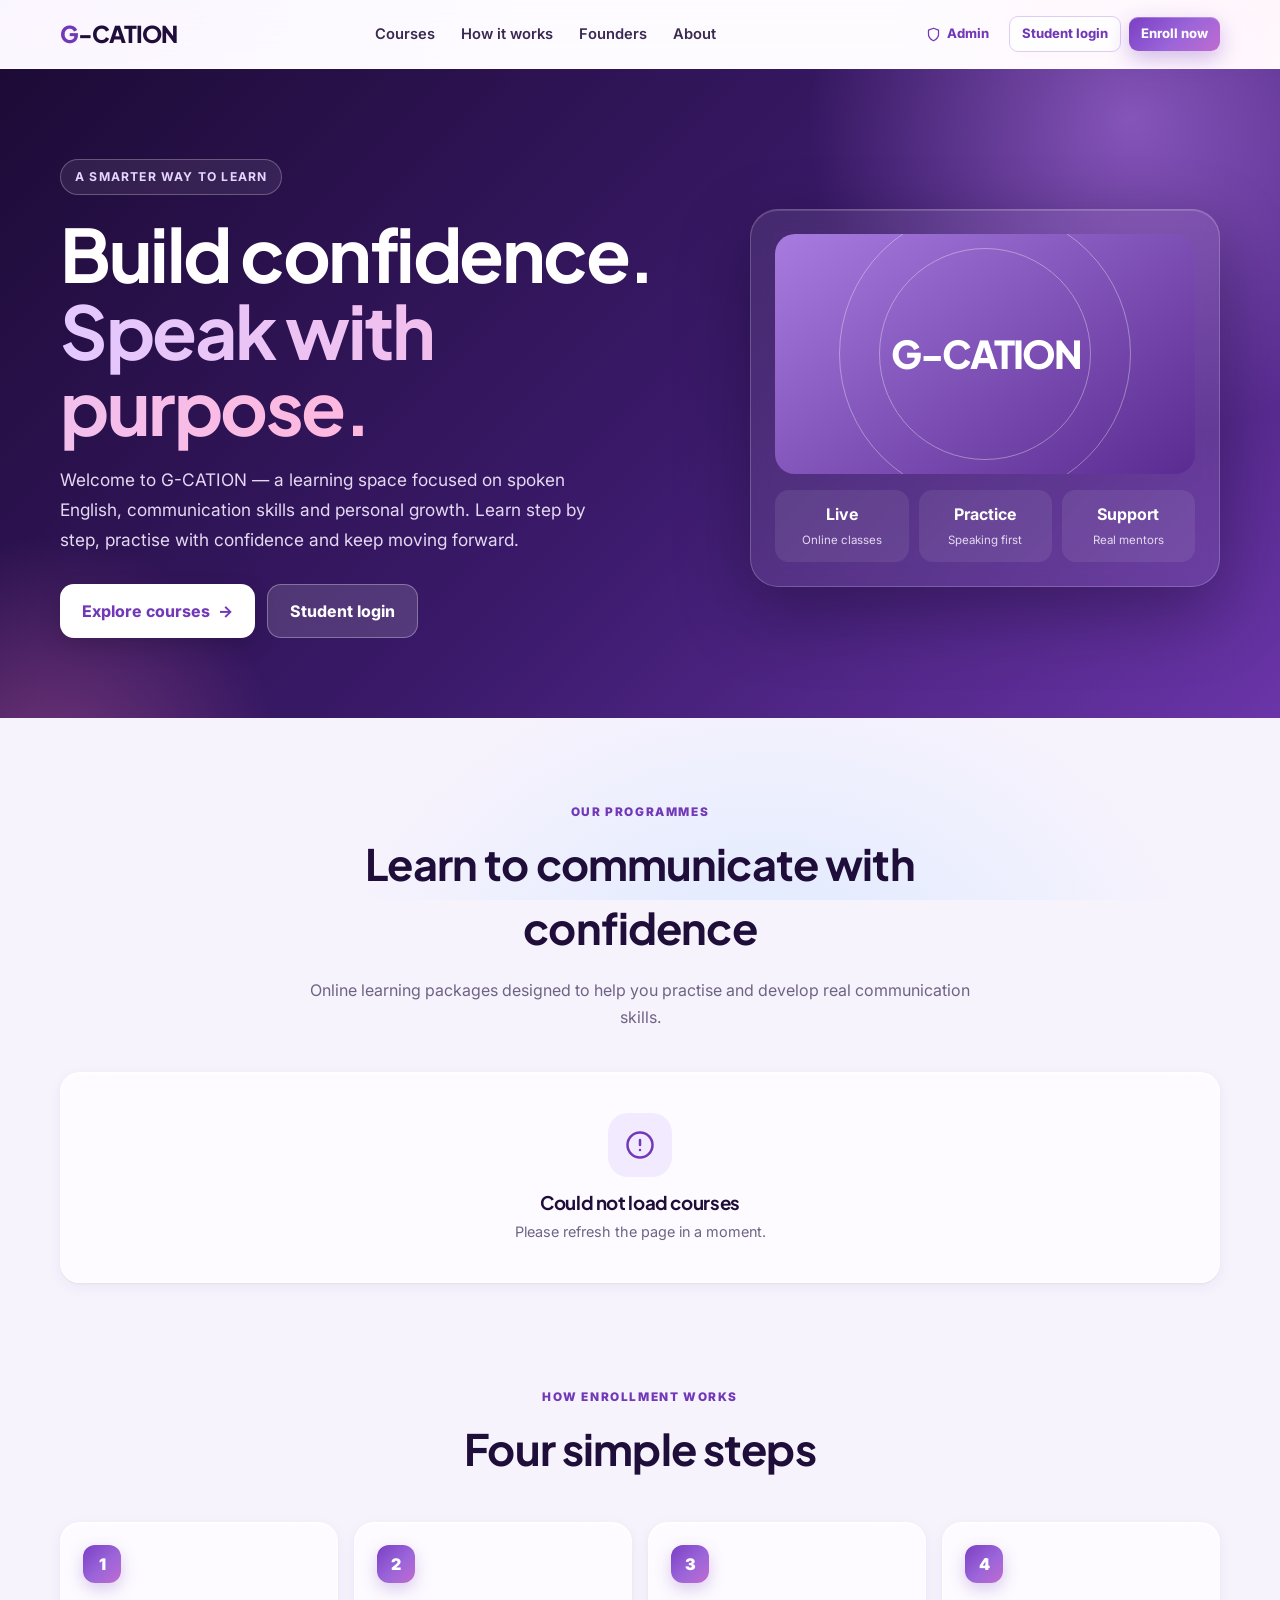
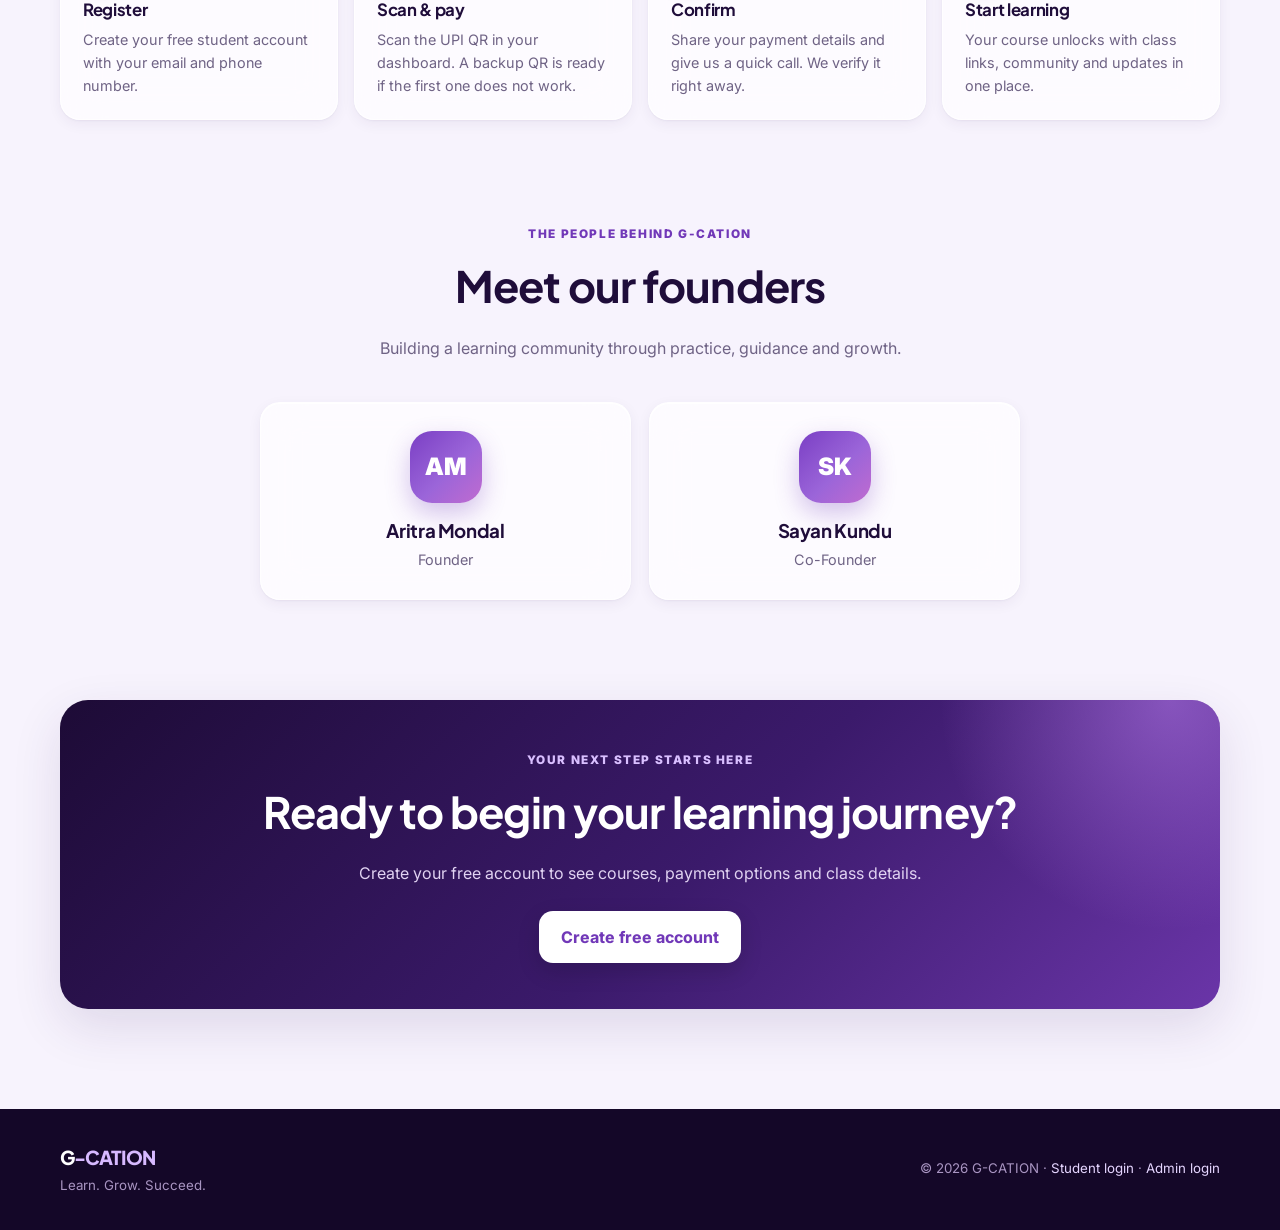
==== frontend/index.html @ 138f3393 "initial commit" ====
<!DOCTYPE html>
<html lang="en">
<head>
<meta charset="UTF-8"><meta name="viewport" content="width=device-width, initial-scale=1.0, viewport-fit=cover">
<meta name="theme-color" content="#1d0b36">
<title>G-CATION | Learn. Grow. Succeed.</title>
<link rel="preconnect" href="https://fonts.googleapis.com"><link rel="preconnect" href="https://fonts.gstatic.com" crossorigin>
<link href="https://fonts.googleapis.com/css2?family=Inter:wght@400;500;600;700;800&family=Plus+Jakarta+Sans:wght@700;800&display=swap" rel="stylesheet">
<link rel="stylesheet" href="css/style.css">
</head>
<body>
<header class="site-nav"><div class="wrap navin">
  <a class="brand" href="/" aria-label="G-CATION home">G<span>-CATION</span></a>
  <nav class="links"><a href="#courses">Courses</a><a href="#how">How it works</a><a href="#founders">Founders</a><a href="#about">About</a></nav>
  <div class="navbtns" id="navBtns">
    <a class="btn ghost sm hide-sm" href="admin-login.html" id="adminBtn"></a>
    <a class="btn outline sm hide-sm" href="login.html">Student login</a>
    <a class="btn primary sm" href="login.html#register">Enroll now</a>
    <button class="icon-btn menu-btn" id="menuBtn" aria-label="Open menu" aria-expanded="false"></button>
  </div>
</div></header>

<div class="mobile-menu" id="mobileMenu">
  <a class="link" href="#courses">Courses</a><a class="link" href="#how">How it works</a><a class="link" href="#founders">Founders</a><a class="link" href="#about">About</a>
  <div class="btns" id="mobileBtns">
    <a class="btn outline block" href="login.html">Student login</a>
    <a class="btn ghost block" href="admin-login.html" id="adminBtnM"></a>
  </div>
</div>

<main>
<section class="hero"><div class="wrap hero-grid">
  <div>
    <span class="eyebrow">A smarter way to learn</span>
    <h1>Build confidence.<br><em>Speak with purpose.</em></h1>
    <p>Welcome to G-CATION — a learning space focused on spoken English, communication skills and personal growth. Learn step by step, practise with confidence and keep moving forward.</p>
    <div class="hero-actions">
      <a class="btn white lg" href="#courses">Explore courses <span aria-hidden="true">→</span></a>
      <a class="btn on-dark lg" href="login.html">Student login</a>
    </div>
  </div>
  <div class="hero-panel">
    <div class="orbit"><div class="orb-logo">G-CATION</div></div>
    <div class="hero-stats"><div><b>Live</b><small>Online classes</small></div><div><b>Practice</b><small>Speaking first</small></div><div><b>Support</b><small>Real mentors</small></div></div>
  </div>
</div></section>

<section class="section" id="courses"><div class="wrap">
  <div class="section-head">
    <span class="kicker">Our programmes</span>
    <h2>Learn to communicate with confidence</h2>
    <p class="sub">Online learning packages designed to help you practise and develop real communication skills.</p>
  </div>
  <div id="courseList"><div class="skeleton" style="height:320px"></div></div>
</div></section>

<section class="section" id="how" style="padding-top:20px"><div class="wrap">
  <div class="section-head"><span class="kicker">How enrollment works</span><h2>Four simple steps</h2></div>
  <div class="steps">
    <div class="card step"><div class="num">1</div><h3>Register</h3><p>Create your free student account with your email and phone number.</p></div>
    <div class="card step"><div class="num">2</div><h3>Scan &amp; pay</h3><p>Scan the UPI QR in your dashboard. A backup QR is ready if the first one does not work.</p></div>
    <div class="card step"><div class="num">3</div><h3>Confirm</h3><p>Share your payment details and give us a quick call. We verify it right away.</p></div>
    <div class="card step"><div class="num">4</div><h3>Start learning</h3><p>Your course unlocks with class links, community and updates in one place.</p></div>
  </div>
</div></section>

<section class="section" id="founders" style="padding-top:20px"><div class="wrap">
  <div class="section-head"><span class="kicker">The people behind G-CATION</span><h2>Meet our founders</h2><p class="sub">Building a learning community through practice, guidance and growth.</p></div>
  <div class="founder-grid">
    <div class="card founder"><div class="avatar">AM</div><h3>Aritra Mondal</h3><p>Founder</p></div>
    <div class="card founder"><div class="avatar">SK</div><h3>Sayan Kundu</h3><p>Co-Founder</p></div>
  </div>
</div></section>

<section class="section" id="about" style="padding-top:20px"><div class="wrap">
  <div class="cta">
    <span class="kicker" style="color:#d9bfff">Your next step starts here</span>
    <h2>Ready to begin your learning journey?</h2>
    <p>Create your free account to see courses, payment options and class details.</p>
    <a class="btn white lg" href="login.html#register" style="margin-top:10px">Create free account</a>
  </div>
</div></section>
</main>

<footer class="footer"><div class="wrap footerin">
  <div><b class="brand" style="font-size:1.2rem;color:#fff">G<span style="color:#d7b9ff">-CATION</span></b><br><small>Learn. Grow. Succeed.</small></div>
  <small>© <span id="year"></span> G-CATION · <a href="login.html">Student login</a> · <a href="admin-login.html">Admin login</a></small>
</div></footer>

<script src="js/config.js"></script>
<script src="js/common.js"></script>
<script>
document.getElementById('year').textContent = new Date().getFullYear();
document.getElementById('adminBtn').innerHTML = icon('shield') + ' Admin';
document.getElementById('adminBtnM').innerHTML = icon('shield') + ' Admin login';

const menuBtn = document.getElementById('menuBtn'), menu = document.getElementById('mobileMenu');
menuBtn.innerHTML = icon('menu');
menuBtn.addEventListener('click', () => {
  const open = !menu.classList.contains('show');
  menu.classList.toggle('show', open);
  menuBtn.setAttribute('aria-expanded', open);
  menuBtn.innerHTML = icon(open ? 'x' : 'menu');
});
menu.addEventListener('click', e => { if (e.target.closest('a')) { menu.classList.remove('show'); menuBtn.innerHTML = icon('menu'); } });

function durationLabel(days) {
  if (days % 365 === 0) return (days / 365) + (days === 365 ? ' year' : ' years');
  if (days % 30 === 0) return (days / 30) + (days === 30 ? ' month' : ' months');
  return days + ' days';
}

api('/api/courses').then(courses => {
  const list = document.getElementById('courseList');
  if (!courses.length) { list.innerHTML = emptyState('book', 'New batches coming soon', 'Check back shortly for upcoming courses.'); return; }
  list.innerHTML = courses.map(c => `
    <div class="card course-feature">
      <div class="course-art"><div class="course-art-inner"><div class="big">✦</div><h3>${esc(c.title)}</h3><div>Learn • Practise • Grow</div></div></div>
      <div class="course-info">
        <span class="pill">${esc(durationLabel(c.default_days).toUpperCase())} ACCESS</span>
        <h2 style="font-size:1.6rem;margin:12px 0 6px">${esc(c.title)}</h2>
        <p class="sub" style="margin:0">${esc(c.description)}</p>
        <div class="price">${rupees(c.price)} <small>/ ${esc(durationLabel(c.default_days))}</small></div>
        <ul class="features">
          <li>${icon('checkCircle')} Live online classes</li><li>${icon('checkCircle')} Speaking practice &amp; community</li>
          <li>${icon('checkCircle')} Class links and updates on your dashboard</li></ul>
        <a class="btn primary block lg" href="login.html#register">Enroll now</a>
        <p class="tiny muted center" style="margin:10px 0 0">Access starts after the G-CATION team verifies your payment.</p>
      </div>
    </div>`).join('');
}).catch(() => {
  document.getElementById('courseList').innerHTML = emptyState('alert', 'Could not load courses', 'Please refresh the page in a moment.');
});

// Logged-in students get a shortcut to their dashboard.
api('/api/me').then(() => {
  document.querySelector('#navBtns a.primary').outerHTML = '<a class="btn primary sm" href="dashboard.html">My dashboard</a>';
}).catch(() => {});
</script>
</body>
</html>
---- frontend/css/style.css ----
/* =========================================================
   G-CATION design system: soft glass, purple brand
   ========================================================= */
:root{
  --ink:#1f0d3a;--ink-2:#3a2a52;--muted:#6f6385;--faint:#9a8fb0;
  --purple:#7138b8;--purple-2:#5b2a99;--violet:#9b6be0;--pink:#e46fb3;
  --lav:#f2eaff;--lav-2:#f8f4fe;--line:#e9e0f6;--line-2:#ddcdf2;
  --glass:rgba(255,255,255,.68);--glass-strong:rgba(255,255,255,.86);--glass-line:rgba(255,255,255,.75);
  --green:#127a4b;--green-bg:#e3f6ec;--red:#b3261e;--red-bg:#fde9e7;--amber:#8a5a00;--amber-bg:#fff2d6;--blue:#1d5fb8;--blue-bg:#e6f0fd;
  --r-sm:10px;--r:14px;--r-lg:20px;--r-xl:26px;
  --shadow-sm:0 1px 2px rgba(50,22,91,.05),0 4px 14px rgba(50,22,91,.06);
  --shadow:0 18px 50px rgba(50,22,91,.12);
  --shadow-lg:0 30px 90px rgba(19,8,33,.28);
  --hl:inset 0 1px 0 rgba(255,255,255,.9);
  --grad:linear-gradient(135deg,#7a3fc4 0%,#9b65d9 55%,#c06bd0 100%);
  --grad-dark:linear-gradient(135deg,#1d0b36 0%,#3b1a6b 55%,#6a35a8 100%);
  --ease:cubic-bezier(.2,.8,.2,1);
  --sidebar:264px;
}
[hidden]{display:none!important}
*{box-sizing:border-box}
html{scroll-behavior:smooth;-webkit-text-size-adjust:100%}
body{margin:0;font-family:"Inter",ui-sans-serif,system-ui,-apple-system,"Segoe UI",sans-serif;color:var(--ink);line-height:1.5;min-height:100vh;
  background:
    radial-gradient(900px 600px at 0% -10%,#eadcff 0,transparent 60%),
    radial-gradient(700px 500px at 100% 0%,#ffe3f2 0,transparent 55%),
    radial-gradient(800px 600px at 60% 110%,#dde9ff 0,transparent 55%),
    #f7f3fd;background-attachment:fixed}
h1,h2,h3,h4,.display{font-family:"Plus Jakarta Sans","Inter",ui-sans-serif,system-ui,sans-serif;letter-spacing:-.02em}
button,input,select,textarea{font:inherit;color:inherit}
button,a{cursor:pointer;-webkit-tap-highlight-color:transparent}
a{color:inherit;text-decoration:none}
img{max-width:100%}
:focus-visible{outline:3px solid rgba(155,107,224,.55);outline-offset:2px;border-radius:8px}
::selection{background:#e2cfff}
.wrap{width:min(1160px,100% - 32px);margin:auto}
.icon{width:18px;height:18px;flex:none;stroke:currentColor;fill:none;stroke-width:2;stroke-linecap:round;stroke-linejoin:round;vertical-align:-3px}
.icon.lg{width:22px;height:22px}.icon.xl{width:30px;height:30px}
.muted{color:var(--muted)}.faint{color:var(--faint)}.small{font-size:.86rem}.tiny{font-size:.76rem}.strong{font-weight:800}
.mono{font-family:ui-monospace,SFMono-Regular,Menlo,monospace;font-size:.92em}
.center{text-align:center}.right{text-align:right}
.row{display:flex;gap:10px;align-items:center;flex-wrap:wrap}.row.between{justify-content:space-between}
.stack{display:grid;gap:14px}.stack-lg{display:grid;gap:22px}
.grid-2{display:grid;grid-template-columns:repeat(2,minmax(0,1fr));gap:18px}
.grid-3{display:grid;grid-template-columns:repeat(3,minmax(0,1fr));gap:18px}
.kicker{color:var(--purple);font-size:.74rem;font-weight:850;letter-spacing:1.6px;text-transform:uppercase}

/* ---------- Glass surfaces ---------- */
.glass,.card{background:var(--glass);backdrop-filter:blur(20px) saturate(160%);-webkit-backdrop-filter:blur(20px) saturate(160%);
  border:1px solid var(--glass-line);box-shadow:var(--shadow-sm),var(--hl);border-radius:var(--r-lg)}
.card{padding:22px}
.card.pad-lg{padding:28px}
.card-title{display:flex;align-items:center;gap:10px;margin:0 0 4px;font-size:1.06rem}
.card-title .icon{color:var(--purple)}
.card-sub{color:var(--muted);font-size:.88rem;margin:0 0 16px}
.section-title{display:flex;justify-content:space-between;align-items:center;gap:12px;margin:6px 0 12px}
.section-title h2{margin:0;font-size:1.12rem}
.section-title a{color:var(--purple);font-weight:750;font-size:.86rem}
.divider{height:1px;background:var(--line);margin:18px 0;border:0}

/* ---------- Buttons ---------- */
.btn{position:relative;overflow:hidden;display:inline-flex;align-items:center;justify-content:center;gap:8px;border:0;border-radius:12px;
  padding:11px 18px;font-weight:750;font-size:.94rem;white-space:nowrap;text-align:center;
  transition:transform .18s var(--ease),box-shadow .18s var(--ease),background .18s,border-color .18s,color .18s}
.btn:hover{transform:translateY(-1px)}.btn:active{transform:translateY(0) scale(.98)}
.btn:disabled{opacity:.55;cursor:not-allowed;transform:none}
.primary{background:var(--grad);color:#fff;box-shadow:0 8px 22px rgba(113,56,184,.32),inset 0 1px 0 rgba(255,255,255,.25)}
.primary:hover{box-shadow:0 12px 30px rgba(113,56,184,.42),inset 0 1px 0 rgba(255,255,255,.25)}
.primary:after{content:"";position:absolute;inset:0;background:linear-gradient(120deg,transparent 30%,rgba(255,255,255,.35) 50%,transparent 70%);transform:translateX(-120%);transition:transform .6s var(--ease)}
.primary:hover:after{transform:translateX(120%)}
.outline{background:rgba(255,255,255,.8);border:1px solid var(--line-2);color:var(--purple)}
.outline:hover{background:#fff;border-color:#c9b1ee}
.ghost{background:transparent;color:var(--purple)}.ghost:hover{background:rgba(113,56,184,.08)}
.soft{background:var(--lav);color:var(--purple)}.soft:hover{background:#e9dcfd}
.danger{background:rgba(255,255,255,.8);border:1px solid #f1c4c0;color:var(--red)}.danger:hover{background:var(--red-bg)}
.danger-solid{background:#c4352b;color:#fff}
.success{background:linear-gradient(135deg,#139157,#0f7a49);color:#fff;box-shadow:0 8px 20px rgba(18,122,75,.25)}
.on-dark{background:rgba(255,255,255,.14);border:1px solid rgba(255,255,255,.3);color:#fff}.on-dark:hover{background:rgba(255,255,255,.22)}
.white{background:#fff;color:var(--purple);box-shadow:0 8px 22px rgba(0,0,0,.15)}
.btn.sm{padding:7px 12px;font-size:.82rem;border-radius:9px;gap:6px}.btn.sm .icon{width:15px;height:15px}
.btn.lg{padding:14px 22px;font-size:1rem;border-radius:14px}
.btn.block{width:100%}
.btn.icon-only{padding:9px;width:40px;height:40px}
.btn.loading{color:transparent!important}
.btn.loading .icon{opacity:0}
.btn.loading:before{content:"";position:absolute;width:18px;height:18px;border-radius:50%;border:2px solid #fff;border-right-color:transparent;animation:spin .7s linear infinite}
.outline.loading:before,.ghost.loading:before,.soft.loading:before{border-color:var(--purple);border-right-color:transparent}
@keyframes spin{to{transform:rotate(360deg)}}
.icon-btn{position:relative;width:42px;height:42px;border-radius:13px;border:1px solid var(--glass-line);background:var(--glass);backdrop-filter:blur(12px);
  display:grid;place-items:center;color:var(--purple);transition:.18s var(--ease);box-shadow:var(--shadow-sm)}
.icon-btn:hover{background:#fff;transform:translateY(-1px)}
.dot-count{position:absolute;top:-6px;right:-6px;min-width:20px;height:20px;padding:0 5px;border-radius:99px;background:#e5484d;color:#fff;font-size:.68rem;font-weight:800;display:grid;place-items:center;border:2px solid #fff}
.avatar-sm{width:38px;height:38px;border-radius:12px;background:var(--grad);color:#fff;display:grid;place-items:center;font-weight:800;font-size:.84rem;flex:none;box-shadow:inset 0 1px 0 rgba(255,255,255,.3)}
.avatar-lg{width:64px;height:64px;border-radius:20px;font-size:1.3rem}

/* ---------- Forms ---------- */
.field{display:grid;gap:6px;margin:12px 0}
.field>label,.label{font-size:.8rem;font-weight:750;color:var(--ink-2)}
.input,.field input:not([type=checkbox]):not([type=radio]):not([type=file]),.field select,.field textarea{
  padding:12px 13px;border:1px solid var(--line-2);border-radius:12px;width:100%;background:rgba(255,255,255,.9);
  transition:border-color .15s,box-shadow .15s,background .15s}
.field input:focus,.field select:focus,.field textarea:focus,.input:focus{outline:none;border-color:var(--violet);background:#fff;box-shadow:0 0 0 4px rgba(155,107,224,.16)}
.field textarea{min-height:96px;resize:vertical;line-height:1.5}
.field small,.hint{color:var(--muted);font-size:.78rem}
.pw-wrap{position:relative}.pw-wrap input{padding-right:46px!important}
.pw-toggle{position:absolute;right:6px;top:50%;transform:translateY(-50%);border:0;background:transparent;color:var(--muted);width:36px;height:36px;border-radius:9px;display:grid;place-items:center}
.pw-toggle:hover{background:var(--lav);color:var(--purple)}
.row2{display:grid;grid-template-columns:1fr 1fr;gap:12px}.row2 .field{margin:6px 0}
.error{background:var(--red-bg);color:var(--red);border-radius:11px;padding:10px 12px;font-size:.86rem;margin:10px 0;display:none}.error.show{display:block;animation:shake .3s}
@keyframes shake{25%{transform:translateX(-4px)}75%{transform:translateX(4px)}}
.switch{display:inline-flex;align-items:center;gap:10px;font-weight:650;font-size:.88rem;cursor:pointer}
.switch input{appearance:none;width:42px;height:24px;border-radius:99px;background:#d8cde6;position:relative;transition:.2s;cursor:pointer;margin:0;flex:none}
.switch input:after{content:"";position:absolute;top:3px;left:3px;width:18px;height:18px;border-radius:50%;background:#fff;transition:.2s var(--ease);box-shadow:0 1px 3px rgba(0,0,0,.2)}
.switch input:checked{background:var(--purple)}.switch input:checked:after{left:21px}
.radio-cards{display:grid;grid-template-columns:1fr 1fr;gap:8px}
.radio-cards label{display:flex;align-items:center;gap:8px;border:1px solid var(--line-2);border-radius:12px;padding:10px 12px;font-weight:650;font-size:.88rem;cursor:pointer;background:rgba(255,255,255,.8);transition:.15s}
.radio-cards input{accent-color:var(--purple)}
.radio-cards label:has(input:checked){border-color:var(--purple);background:var(--lav-2);box-shadow:0 0 0 3px rgba(113,56,184,.1)}
details.fold{border:1px solid var(--line);border-radius:14px;background:rgba(255,255,255,.6)}
details.fold>summary{list-style:none;padding:13px 16px;font-weight:750;display:flex;justify-content:space-between;align-items:center;cursor:pointer}
details.fold>summary::-webkit-details-marker{display:none}
details.fold>summary:after{content:"";width:8px;height:8px;border-right:2px solid var(--muted);border-bottom:2px solid var(--muted);transform:rotate(45deg);transition:.2s}
details.fold[open]>summary:after{transform:rotate(-135deg)}
details.fold>.fold-body{padding:0 16px 16px}
details.fold+details.fold{margin-top:10px}

/* ---------- Notices & badges ---------- */
.notice{border-radius:14px;padding:12px 14px;font-size:.88rem;line-height:1.55;display:flex;gap:10px;align-items:flex-start}
.notice .icon{margin-top:2px}
.notice.warn{background:var(--amber-bg);color:#6f4a00}.notice.ok{background:var(--green-bg);color:#0f5c39}
.notice.info{background:var(--blue-bg);color:#174a8c}.notice.err{background:var(--red-bg);color:var(--red)}
.badge{display:inline-flex;align-items:center;gap:5px;padding:4px 10px;border-radius:99px;font-size:.72rem;font-weight:800;white-space:nowrap}
.badge:before{content:"";width:6px;height:6px;border-radius:50%;background:currentColor}
.b-active{background:var(--green-bg);color:var(--green)}.b-expired{background:var(--red-bg);color:var(--red)}
.b-pending{background:var(--amber-bg);color:var(--amber)}.b-none{background:#efebf5;color:var(--muted)}
.b-scheduled{background:var(--lav);color:var(--purple)}.b-info{background:var(--blue-bg);color:var(--blue)}
.b-new{background:#e5484d;color:#fff}.b-new:before{display:none}
.pill{display:inline-block;background:var(--lav);color:var(--purple);padding:6px 11px;border-radius:99px;font-size:.72rem;font-weight:800;letter-spacing:.3px}
.chip{display:inline-flex;align-items:center;gap:6px;background:rgba(255,255,255,.8);border:1px solid var(--line-2);border-radius:99px;padding:5px 6px 5px 12px;font-size:.82rem;font-weight:650}
.chip button{border:0;background:var(--lav);color:var(--purple);border-radius:99px;padding:3px 10px;font-size:.74rem;font-weight:800}
.on-hero .chip{background:rgba(255,255,255,.14);border-color:rgba(255,255,255,.3);color:#fff}.on-hero .chip button{background:rgba(255,255,255,.2);color:#fff}

/* =========================================================
   App shell (student + admin)
   ========================================================= */
.app{display:grid;grid-template-columns:var(--sidebar) minmax(0,1fr);min-height:100vh}
.sidebar{position:sticky;top:0;height:100vh;padding:20px 14px;display:flex;flex-direction:column;gap:6px;
  background:rgba(255,255,255,.55);backdrop-filter:blur(24px) saturate(160%);-webkit-backdrop-filter:blur(24px) saturate(160%);
  border-right:1px solid var(--glass-line);z-index:30}
.brand{font-family:"Plus Jakarta Sans","Inter",sans-serif;font-size:1.45rem;font-weight:900;letter-spacing:-1px;color:var(--purple);display:inline-flex;align-items:center}
.brand span{color:var(--ink)}
.brand .tag{margin-left:9px;font-size:.62rem;letter-spacing:1.2px;font-weight:850;background:var(--ink);color:#fff;border-radius:7px;padding:4px 7px;font-family:Inter,sans-serif}
.sidebar .brand{padding:6px 12px 18px}
.nav-label{font-size:.68rem;font-weight:800;letter-spacing:1.3px;text-transform:uppercase;color:var(--faint);padding:14px 12px 6px}
.nav-item{display:flex;align-items:center;gap:12px;padding:11px 12px;border-radius:12px;color:var(--ink-2);font-weight:650;font-size:.93rem;transition:background .15s,color .15s;position:relative}
.nav-item .icon{color:var(--faint);transition:color .15s}
.nav-item:hover{background:rgba(113,56,184,.07);color:var(--ink)}
.nav-item.on{background:#fff;color:var(--purple);box-shadow:var(--shadow-sm),var(--hl)}
.nav-item.on .icon{color:var(--purple)}
.nav-item.on:before{content:"";position:absolute;left:-14px;top:10px;bottom:10px;width:4px;border-radius:0 4px 4px 0;background:var(--grad)}
.nav-item .count{margin-left:auto}
.count{background:#e5484d;color:#fff;border-radius:99px;padding:1px 7px;font-size:.7rem;font-weight:800;min-width:20px;text-align:center}
.count.amber{background:var(--amber-bg);color:var(--amber)}
.sidebar-foot{margin-top:auto;display:grid;gap:8px}
.user-card{display:flex;align-items:center;gap:10px;padding:10px;border-radius:14px;background:rgba(255,255,255,.7);border:1px solid var(--glass-line)}
.user-card b{display:block;font-size:.9rem;line-height:1.2;overflow:hidden;text-overflow:ellipsis;white-space:nowrap}
.user-card small{color:var(--muted);font-size:.76rem;display:block;overflow:hidden;text-overflow:ellipsis;white-space:nowrap}
.user-card>div{min-width:0;flex:1}
.main{min-width:0;display:flex;flex-direction:column}
.topbar{display:none}
.content{padding:30px 34px 60px;width:100%;max-width:1180px;margin:0 auto;flex:1}
.view-head{display:flex;justify-content:space-between;align-items:flex-end;gap:14px;flex-wrap:wrap;margin-bottom:22px}
.view-head h1{margin:2px 0 0;font-size:clamp(1.5rem,3vw,2rem);font-weight:800}
.view-head p{margin:4px 0 0;color:var(--muted)}
.view{animation:viewIn .38s var(--ease) both}
.view>*{animation:rise .45s var(--ease) both}
.view>*:nth-child(2){animation-delay:.04s}.view>*:nth-child(3){animation-delay:.08s}.view>*:nth-child(4){animation-delay:.12s}.view>*:nth-child(5){animation-delay:.16s}
@keyframes viewIn{from{opacity:0}}
@keyframes rise{from{opacity:0;transform:translateY(10px)}}
.tabbar{display:none}
.scrim{position:fixed;inset:0;background:rgba(19,8,33,.4);backdrop-filter:blur(2px);z-index:29;opacity:0;pointer-events:none;transition:opacity .2s}
.scrim.show{opacity:1;pointer-events:auto}

/* ---------- Hero card ---------- */
.hero-card{position:relative;overflow:hidden;border-radius:var(--r-xl);padding:28px;color:#fff;background:var(--grad-dark);box-shadow:var(--shadow)}
.hero-card:before{content:"";position:absolute;width:420px;height:420px;right:-120px;top:-180px;border-radius:50%;background:radial-gradient(circle,rgba(201,140,255,.55),transparent 65%)}
.hero-card:after{content:"";position:absolute;inset:0;background:linear-gradient(180deg,rgba(255,255,255,.08),transparent 40%);pointer-events:none}
.hero-card>*{position:relative;z-index:1}
.hero-card h2{margin:6px 0 4px;font-size:clamp(1.4rem,3vw,1.9rem)}
.hero-card p{margin:0;color:#dccdf0}
.hero-card .kicker{color:#d7b9ff}

/* ---------- Course cards ---------- */
.course-card{display:flex;flex-direction:column;gap:12px;padding:20px;transition:transform .2s var(--ease),box-shadow .2s var(--ease)}
.course-card:hover{transform:translateY(-2px);box-shadow:var(--shadow)}
.course-card h3{margin:0;font-size:1.08rem}
.course-card .desc{color:var(--muted);font-size:.88rem;margin:0;display:-webkit-box;-webkit-line-clamp:2;-webkit-box-orient:vertical;overflow:hidden}
.course-card .foot{margin-top:auto;display:flex;justify-content:space-between;align-items:center;gap:10px;flex-wrap:wrap}
.course-thumb{height:92px;border-radius:14px;background:var(--grad-dark);position:relative;overflow:hidden;display:grid;place-items:center;color:#fff}
.course-thumb:before{content:"";position:absolute;width:160px;height:160px;border:1px solid rgba(255,255,255,.3);border-radius:50%;right:-40px;top:-60px}
.course-thumb:after{content:"";position:absolute;width:110px;height:110px;border:1px solid rgba(255,255,255,.2);border-radius:50%;left:-30px;bottom:-60px}
.course-thumb .icon{width:30px;height:30px;stroke-width:1.6}
.price-tag{font-family:"Plus Jakarta Sans",sans-serif;font-size:1.35rem;font-weight:800;letter-spacing:-.5px}
.price-tag small{font-family:Inter,sans-serif;font-size:.78rem;color:var(--muted);font-weight:600;letter-spacing:0}
.progress{height:8px;background:var(--lav);border-radius:99px;overflow:hidden}
.progress>span{display:block;height:100%;background:var(--grad);border-radius:99px;transition:width .8s var(--ease)}
.hero-card .progress{background:rgba(255,255,255,.18)}.hero-card .progress>span{background:linear-gradient(90deg,#d7b9ff,#fff)}
.ring{--p:0;width:64px;height:64px;border-radius:50%;flex:none;display:grid;place-items:center;
  background:conic-gradient(var(--purple) calc(var(--p)*1%),var(--lav) 0)}
.ring>span{width:50px;height:50px;border-radius:50%;background:#fff;display:grid;place-items:center;text-align:center;line-height:1}
.ring b{font-size:1rem;display:block}.ring small{font-size:.58rem;color:var(--muted);font-weight:700}
.learn-card{display:flex;gap:16px;align-items:center;padding:18px}
.learn-card .info{flex:1;min-width:0}
.learn-card h3{margin:0 0 2px;font-size:1.02rem}
.attention{display:flex;gap:14px;align-items:center;padding:16px 18px;border-radius:var(--r-lg);border:1px solid}
.attention .ico{width:42px;height:42px;border-radius:13px;display:grid;place-items:center;flex:none}
.attention .txt{flex:1;min-width:0}.attention b{display:block}.attention span{font-size:.86rem}
.attention.warn{background:linear-gradient(135deg,#fff7e3,#fff1d2);border-color:#f3dca6}.attention.warn .ico{background:#ffe3a6;color:#8a5a00}
.attention.info{background:linear-gradient(135deg,#f3ecff,#ece2ff);border-color:#ddcbf8}.attention.info .ico{background:#e0ccff;color:var(--purple)}
.attention.ok{background:linear-gradient(135deg,#e9f8f0,#dff4e9);border-color:#bfe6cf}.attention.ok .ico{background:#c4ecd6;color:var(--green)}

/* ---------- Checkout wizard ---------- */
.checkout{max-width:760px;margin:0 auto}
.back-link{display:inline-flex;align-items:center;gap:6px;color:var(--purple);font-weight:750;font-size:.9rem;margin-bottom:14px}
.back-link .icon{transform:rotate(180deg)}
.summary{display:flex;gap:16px;align-items:center;padding:16px 18px}
.summary .course-thumb{width:64px;height:64px;flex:none;border-radius:16px}
.summary h2{margin:0;font-size:1.1rem}
.wizard{display:flex;gap:6px;margin:18px 0}
.wizard .w-step{flex:1;display:flex;align-items:center;gap:8px;padding:10px 12px;border-radius:12px;font-size:.84rem;font-weight:700;color:var(--faint);background:rgba(255,255,255,.5);border:1px solid var(--glass-line)}
.wizard .w-step i{font-style:normal;width:24px;height:24px;border-radius:50%;display:grid;place-items:center;background:var(--lav);color:var(--purple);font-size:.78rem;font-weight:900;flex:none}
.wizard .w-step.now{background:#fff;color:var(--ink);border-color:#cfb3f3;box-shadow:0 0 0 3px rgba(113,56,184,.1)}
.wizard .w-step.now i{background:var(--grad);color:#fff}
.wizard .w-step.done{color:var(--green)}.wizard .w-step.done i{background:var(--green);color:#fff}
.pay-card{display:grid;grid-template-columns:300px 1fr;gap:26px;align-items:center}
.seg{display:flex;gap:4px;background:rgba(113,56,184,.08);padding:4px;border-radius:13px}
.seg button{flex:1;border:0;background:transparent;padding:9px 10px;border-radius:10px;font-weight:750;color:var(--muted);font-size:.86rem;transition:.18s var(--ease)}
.seg button.on{background:#fff;color:var(--purple);box-shadow:var(--shadow-sm)}
.qr-frame{background:#fff;border:1px solid var(--line);border-radius:20px;padding:16px;position:relative;aspect-ratio:1;display:grid;place-items:center;overflow:hidden;box-shadow:var(--shadow-sm)}
.qr-frame img{width:100%;height:100%;object-fit:contain;display:block;animation:viewIn .3s}
.qr-frame .corner{position:absolute;width:26px;height:26px;border:3px solid var(--purple)}
.qr-frame .c1{top:9px;left:9px;border-right:0;border-bottom:0;border-radius:9px 0 0 0}.qr-frame .c2{top:9px;right:9px;border-left:0;border-bottom:0;border-radius:0 9px 0 0}
.qr-frame .c3{bottom:9px;left:9px;border-right:0;border-top:0;border-radius:0 0 0 9px}.qr-frame .c4{bottom:9px;right:9px;border-left:0;border-top:0;border-radius:0 0 9px 0}
.amount{font-family:"Plus Jakarta Sans",sans-serif;font-size:2.4rem;font-weight:800;letter-spacing:-1.5px;line-height:1.1}
.upi-row{display:flex;align-items:center;justify-content:space-between;gap:8px;background:var(--lav-2);border:1px dashed var(--line-2);border-radius:12px;padding:10px 10px 10px 14px;font-weight:700;word-break:break-all}
.upi-row small{display:block;color:var(--muted);font-weight:600;font-size:.72rem}
.steps-list{margin:0;padding:0;list-style:none;display:grid;gap:10px;counter-reset:s}
.steps-list li{display:flex;gap:10px;font-size:.9rem;color:var(--ink-2)}
.steps-list li:before{counter-increment:s;content:counter(s);width:22px;height:22px;border-radius:50%;background:var(--lav);color:var(--purple);font-size:.74rem;font-weight:900;display:grid;place-items:center;flex:none;margin-top:1px}
.call-box{display:flex;justify-content:space-between;align-items:center;gap:14px;flex-wrap:wrap;padding:18px;border-radius:16px;background:var(--lav-2);border:1px solid var(--line)}
.call-box .phone{font-family:"Plus Jakarta Sans",sans-serif;font-size:1.35rem;font-weight:800}
.sent-list{display:grid;grid-template-columns:auto 1fr;gap:8px 18px;font-size:.9rem;margin:0}
.sent-list dt{color:var(--muted)}.sent-list dd{margin:0;font-weight:650}
.timeline{list-style:none;margin:0;padding:0;display:grid;gap:0}
.timeline li{display:flex;gap:14px;position:relative;padding-bottom:18px}
.timeline li:last-child{padding-bottom:0}
.timeline li:before{content:"";position:absolute;left:13px;top:28px;bottom:0;width:2px;background:var(--line)}
.timeline li:last-child:before{display:none}
.timeline .t-dot{width:28px;height:28px;border-radius:50%;display:grid;place-items:center;flex:none;background:var(--lav);color:var(--purple)}
.timeline .t-dot .icon{width:15px;height:15px}
.timeline li.done .t-dot{background:var(--green);color:#fff}
.timeline li.now .t-dot{background:var(--grad);color:#fff;box-shadow:0 0 0 5px rgba(113,56,184,.15);animation:pulse 2s infinite}
@keyframes pulse{50%{box-shadow:0 0 0 9px rgba(113,56,184,.05)}}
.timeline b{display:block;font-size:.94rem}.timeline span{color:var(--muted);font-size:.84rem}
.mobile-only{display:none}

/* ---------- Updates ---------- */
.update{display:grid;grid-template-columns:46px 1fr;gap:14px;padding:18px;transition:transform .2s var(--ease)}
.update+.update{margin-top:12px}
.update.unread{border-color:#d8bdf6;box-shadow:0 0 0 3px rgba(113,56,184,.08),var(--shadow-sm)}
.update-icon{width:46px;height:46px;border-radius:14px;background:var(--grad);color:#fff;display:grid;place-items:center;box-shadow:0 6px 16px rgba(113,56,184,.25)}
.update h3{margin:0;font-size:1rem;display:flex;align-items:center;gap:8px;flex-wrap:wrap}
.update .meta{color:var(--muted);font-size:.78rem;margin:2px 0 8px}
.update .msg{white-space:pre-wrap;color:var(--ink-2);font-size:.92rem;line-height:1.6;margin:0 0 12px;overflow-wrap:anywhere}
.update .msg a{color:var(--purple);text-decoration:underline}
.empty-state{text-align:center;padding:40px 22px}
.empty-state .ico{width:64px;height:64px;border-radius:20px;margin:0 auto 12px;display:grid;place-items:center;background:var(--lav);color:var(--purple)}
.empty-state h3{margin:0 0 4px}.empty-state p{margin:0 auto;color:var(--muted);font-size:.9rem;max-width:380px}
.empty-state .btn{margin-top:16px}

/* ---------- Admin ---------- */
.stats{display:grid;grid-template-columns:repeat(auto-fit,minmax(150px,1fr));gap:12px}
.stat-tile{display:flex;gap:12px;align-items:center;padding:16px;text-align:left;width:100%;border:1px solid var(--glass-line);background:var(--glass);backdrop-filter:blur(18px);border-radius:18px;box-shadow:var(--shadow-sm),var(--hl);transition:transform .2s var(--ease),box-shadow .2s}
button.stat-tile:hover{transform:translateY(-2px);box-shadow:var(--shadow)}
.stat-ico{width:42px;height:42px;border-radius:13px;display:grid;place-items:center;flex:none;background:var(--lav);color:var(--purple)}
.stat-ico.g{background:var(--green-bg);color:var(--green)}.stat-ico.a{background:var(--amber-bg);color:var(--amber)}.stat-ico.r{background:var(--red-bg);color:var(--red)}.stat-ico.b{background:var(--blue-bg);color:var(--blue)}
.stat-tile small{color:var(--muted);font-size:.74rem;font-weight:700;display:block}
.stat-tile b{display:block;font-size:1.35rem;font-variant-numeric:tabular-nums;letter-spacing:-.3px;font-family:"Plus Jakarta Sans",sans-serif}
.toolbar{display:flex;gap:10px;margin-bottom:14px;flex-wrap:wrap;align-items:center}
.search{position:relative;flex:1;min-width:220px}.search .icon{position:absolute;left:13px;top:50%;transform:translateY(-50%);color:var(--muted)}
.search input{width:100%;padding:12px 12px 12px 40px;border:1px solid var(--glass-line);border-radius:13px;background:var(--glass-strong);box-shadow:var(--shadow-sm)}
.search input:focus{outline:none;border-color:var(--violet);box-shadow:0 0 0 4px rgba(155,107,224,.16)}
.filters{display:flex;gap:6px;overflow-x:auto;margin-bottom:14px;padding-bottom:2px;scrollbar-width:none}
.filters::-webkit-scrollbar{display:none}
.filter{border:1px solid var(--line-2);background:rgba(255,255,255,.75);border-radius:99px;padding:7px 13px;font-size:.82rem;font-weight:700;color:var(--muted);white-space:nowrap;transition:.15s}
.filter b{color:var(--ink);margin-left:5px}.filter.on{background:var(--ink);border-color:var(--ink);color:#fff}.filter.on b{color:#fff}
.list-row{display:flex;align-items:center;gap:12px;padding:12px 4px;border-bottom:1px solid var(--line)}
.list-row:last-child{border-bottom:0}
.list-row .grow{flex:1;min-width:0}.list-row b{display:block;font-size:.92rem}.list-row .grow span{font-size:.8rem;color:var(--muted)}
.table-wrap{overflow:hidden;padding:0}
table{width:100%;border-collapse:collapse;font-size:.88rem}
th,td{text-align:left;padding:13px 16px;border-bottom:1px solid var(--line);vertical-align:middle}
th{font-size:.7rem;text-transform:uppercase;letter-spacing:.7px;color:var(--muted);background:rgba(248,244,254,.8);white-space:nowrap;font-weight:750}
tbody tr:last-child td{border-bottom:0}
tbody tr.click{cursor:pointer;transition:background .15s}tbody tr.click:hover{background:rgba(242,234,255,.55)}
td.num{text-align:right;font-variant-numeric:tabular-nums;white-space:nowrap}th.num{text-align:right}
.who{display:flex;align-items:center;gap:10px;min-width:0}.who b{display:block;line-height:1.25}.who div span{font-size:.8rem;color:var(--muted)}
.empty-cell{padding:40px 20px;text-align:center;color:var(--muted)}
.empty-cell .icon{width:30px;height:30px;color:var(--violet);margin-bottom:6px}
.revoked td{color:#a79bb5}.revoked .strike{text-decoration:line-through}
.panel-grid{display:grid;grid-template-columns:minmax(0,1.05fr) minmax(0,1fr);gap:18px;align-items:start}
.ann-item{padding:16px}
.ann-item+.ann-item{margin-top:10px}
.ann-item h4{margin:0 0 2px;font-size:.98rem}
.ann-item .msg{white-space:pre-wrap;font-size:.88rem;color:var(--ink-2);margin:8px 0;overflow-wrap:anywhere}
.templates{display:flex;gap:6px;flex-wrap:wrap;margin-bottom:6px;align-items:center}
.templates button{border:1px solid var(--line-2);background:rgba(255,255,255,.8);border-radius:99px;padding:6px 11px;font-size:.78rem;font-weight:700;color:var(--purple);display:inline-flex;align-items:center;gap:5px;transition:.15s}
.templates button:hover{background:#fff;border-color:#c9b1ee}
.templates button .icon{width:14px;height:14px}
.preview-box{border:1px dashed var(--line-2);border-radius:16px;padding:14px;background:rgba(248,244,254,.7);margin-top:14px}
.qr-admin{display:grid;grid-template-columns:210px 1fr;gap:22px;align-items:start}
.qr-placeholder{color:var(--muted);text-align:center;font-size:.82rem;padding:10px}
.qr-placeholder .icon{width:34px;height:34px;color:var(--violet);margin-bottom:6px}
.dropzone{border:2px dashed var(--line-2);border-radius:14px;padding:16px;text-align:center;color:var(--muted);font-size:.86rem;transition:.15s;cursor:pointer;background:rgba(248,244,254,.7);display:block}
.dropzone:hover,.dropzone.over{border-color:var(--purple);color:var(--purple);background:var(--lav)}
.dropzone .icon{color:var(--purple)}

/* Drawer (admin student detail) */
.drawer{position:fixed;top:0;right:0;bottom:0;width:min(640px,100%);background:rgba(250,247,254,.96);backdrop-filter:blur(24px);z-index:41;transform:translateX(102%);transition:transform .32s var(--ease);display:flex;flex-direction:column;box-shadow:var(--shadow-lg)}
.drawer.show{transform:none}
.drawer-head{background:rgba(255,255,255,.85);border-bottom:1px solid var(--line);padding:18px 20px;display:flex;gap:14px;align-items:center}
.drawer-head h2{margin:0;font-size:1.25rem}
.drawer-body{overflow-y:auto;padding:20px;flex:1}
.drawer-body h3{font-size:.74rem;text-transform:uppercase;letter-spacing:1px;color:var(--muted);margin:24px 0 10px;font-family:Inter,sans-serif}
.drawer-body h3:first-child{margin-top:0}
.contact-actions{display:flex;gap:6px;flex-wrap:wrap;margin-top:8px}
.access-line{display:flex;justify-content:space-between;align-items:center;gap:10px;padding:12px 14px}
.access-line+.access-line{margin-top:8px}
.presets{display:flex;gap:6px;flex-wrap:wrap}
.presets button{border:1px solid var(--line-2);background:#fff;border-radius:10px;padding:7px 12px;font-weight:700;color:var(--purple);font-size:.82rem;transition:.15s}
.presets button.on{background:var(--grad);color:#fff;border-color:transparent}
.grant-preview{display:flex;gap:10px;align-items:center;background:var(--lav-2);border-radius:12px;padding:12px 14px;font-size:.9rem;margin:12px 0}
.drawer-bg{position:fixed;inset:0;background:rgba(19,8,33,.45);backdrop-filter:blur(3px);z-index:40;opacity:0;pointer-events:none;transition:opacity .25s}
.drawer-bg.show{opacity:1;pointer-events:auto}

/* Dialog & toasts */
.dialog-bg{position:fixed;inset:0;background:rgba(19,8,33,.5);backdrop-filter:blur(4px);z-index:60;display:grid;place-items:center;padding:16px;animation:viewIn .15s}
.dialog{background:rgba(255,255,255,.96);border-radius:22px;padding:24px;width:min(420px,100%);box-shadow:var(--shadow-lg);animation:pop .22s var(--ease)}
.dialog h3{margin:0 0 6px;font-size:1.15rem}.dialog p{margin:0;color:var(--muted);line-height:1.55;font-size:.92rem}
.dialog-actions{display:flex;justify-content:flex-end;gap:8px;margin-top:20px}
@keyframes pop{from{opacity:0;transform:scale(.95) translateY(8px)}}
.toasts{position:fixed;bottom:20px;left:50%;transform:translateX(-50%);z-index:80;display:grid;gap:8px;width:min(420px,calc(100% - 32px));pointer-events:none}
.toast{background:rgba(31,13,58,.94);backdrop-filter:blur(12px);color:#fff;padding:12px 16px;border-radius:14px;display:flex;gap:10px;align-items:flex-start;box-shadow:var(--shadow);animation:pop .25s var(--ease);font-size:.92rem}
.toast.success .icon{color:#7ee2a8}.toast.error{background:rgba(122,26,20,.95)}.toast.error .icon{color:#ffb4ab}
.skeleton{background:linear-gradient(90deg,rgba(236,227,250,.8) 25%,rgba(248,244,254,.9) 50%,rgba(236,227,250,.8) 75%);background-size:200% 100%;animation:shimmer 1.2s infinite;border-radius:var(--r-lg)}
@keyframes shimmer{to{background-position:-200% 0}}

/* =========================================================
   Public site
   ========================================================= */
.site-nav{position:sticky;top:0;z-index:20;background:rgba(255,255,255,.7);backdrop-filter:blur(20px) saturate(160%);-webkit-backdrop-filter:blur(20px) saturate(160%);border-bottom:1px solid var(--glass-line)}
.navin{height:68px;display:flex;align-items:center;justify-content:space-between;gap:16px}
.links{display:flex;gap:26px;color:var(--ink-2);font-size:.92rem;font-weight:600}.links a{transition:color .15s}.links a:hover{color:var(--purple)}
.navbtns{display:flex;gap:8px;align-items:center}
.menu-btn{display:none}
.mobile-menu{position:fixed;top:68px;left:0;right:0;z-index:19;padding:16px;background:rgba(255,255,255,.95);backdrop-filter:blur(20px);border-bottom:1px solid var(--line);box-shadow:var(--shadow);transform:translateY(-10px);opacity:0;pointer-events:none;transition:.22s var(--ease)}
.mobile-menu.show{transform:none;opacity:1;pointer-events:auto}
.mobile-menu a.link{display:block;padding:12px 6px;font-weight:650;border-bottom:1px solid var(--line)}
.mobile-menu .btns{display:grid;gap:8px;margin-top:14px}
.hero{position:relative;overflow:hidden;color:#fff;padding:90px 0 80px;background:var(--grad-dark)}
.hero:before{content:"";position:absolute;width:700px;height:700px;right:-200px;top:-300px;border-radius:50%;background:radial-gradient(circle,rgba(201,140,255,.5),transparent 65%)}
.hero:after{content:"";position:absolute;width:500px;height:500px;left:-200px;bottom:-300px;border-radius:50%;background:radial-gradient(circle,rgba(228,111,179,.35),transparent 65%)}
.hero .wrap{position:relative;z-index:1}
.hero-grid{display:grid;grid-template-columns:1.15fr .85fr;gap:55px;align-items:center}
.eyebrow{display:inline-flex;padding:8px 14px;border:1px solid rgba(255,255,255,.25);background:rgba(255,255,255,.08);border-radius:99px;color:#e5d5ff;font-size:.76rem;letter-spacing:1.2px;text-transform:uppercase;font-weight:700}
.hero h1{font-size:clamp(2.5rem,6vw,4.6rem);line-height:1.04;letter-spacing:-2.5px;margin:20px 0}.hero h1 em{font-style:normal;background:linear-gradient(90deg,#e3c8ff,#ffb8de);-webkit-background-clip:text;background-clip:text;color:transparent}
.hero p{font-size:1.08rem;color:#e4d9f2;line-height:1.75;max-width:570px}
.hero-actions{display:flex;gap:12px;flex-wrap:wrap;margin-top:28px}
.hero-panel{background:rgba(255,255,255,.08);border:1px solid rgba(255,255,255,.2);border-radius:28px;padding:24px;box-shadow:0 25px 70px rgba(9,0,20,.35),inset 0 1px 0 rgba(255,255,255,.15);backdrop-filter:blur(10px)}
.orbit{height:240px;border-radius:20px;background:linear-gradient(145deg,#a77be0,#5a2b91);display:grid;place-items:center;position:relative;overflow:hidden}
.orbit:before,.orbit:after{content:"";position:absolute;border:1px solid rgba(255,255,255,.35);border-radius:50%;width:210px;height:210px;animation:float 8s ease-in-out infinite}
.orbit:after{width:290px;height:290px;animation-delay:-4s}
@keyframes float{50%{transform:scale(1.06)}}
.orb-logo{font-family:"Plus Jakarta Sans",sans-serif;font-size:2.4rem;font-weight:900;z-index:1;letter-spacing:-2px}
.hero-stats{display:grid;grid-template-columns:repeat(3,1fr);gap:10px;margin-top:16px}
.hero-stats div{background:rgba(255,255,255,.08);border-radius:14px;padding:12px;text-align:center}.hero-stats b{display:block}.hero-stats small{color:#e4d9f2;font-size:.72rem}
.section{padding:80px 0}.section-head{text-align:center;max-width:680px;margin:0 auto 40px}
.section h2{font-size:clamp(1.9rem,4vw,2.7rem);margin:10px 0}.sub{color:var(--muted);line-height:1.7}
.course-feature{display:grid;grid-template-columns:1fr 1fr;overflow:hidden;padding:0;margin-bottom:22px;border-radius:28px}
.course-art{min-height:320px;background:var(--grad-dark);display:flex;align-items:center;justify-content:center;color:#fff;padding:30px;position:relative;overflow:hidden}
.course-art:before{content:"";position:absolute;width:240px;height:240px;border:1px solid rgba(255,255,255,.3);border-radius:50%}
.course-art:after{content:"";position:absolute;width:420px;height:420px;border-radius:50%;background:radial-gradient(circle,rgba(201,140,255,.45),transparent 65%);right:-160px;top:-160px}
.course-art-inner{text-align:center;z-index:1}.course-art .big{font-size:3.6rem}.course-art h3{font-size:1.6rem;margin:10px 0}
.course-info{padding:36px}
.price{font-family:"Plus Jakarta Sans",sans-serif;font-size:2.4rem;font-weight:800;margin:14px 0 4px;letter-spacing:-1px}.price small{font-family:Inter,sans-serif;font-size:.9rem;color:var(--muted);font-weight:500;letter-spacing:0}
.features{list-style:none;padding:0;margin:20px 0;display:grid;gap:12px;color:var(--ink-2)}.features li{display:flex;gap:10px;align-items:center}.features .icon{color:var(--green)}
.founder-grid{display:grid;grid-template-columns:repeat(2,1fr);gap:18px;max-width:760px;margin:auto}
.founder{padding:28px;text-align:center}
.avatar{width:72px;height:72px;margin:0 auto 14px;border-radius:22px;background:var(--grad);display:grid;place-items:center;color:#fff;font-size:1.5rem;font-weight:900;box-shadow:0 10px 24px rgba(113,56,184,.3)}
.founder h3{margin:4px 0}.founder p{margin:0;color:var(--muted);font-size:.9rem}
.steps{display:grid;grid-template-columns:repeat(4,1fr);gap:16px}
.step{padding:22px}
.num{width:38px;height:38px;border-radius:12px;background:var(--grad);color:#fff;display:grid;place-items:center;font-weight:900;box-shadow:0 6px 16px rgba(113,56,184,.25)}
.step h3{margin:14px 0 6px;font-size:1.05rem}.step p{color:var(--muted);line-height:1.6;font-size:.9rem;margin:0}
.cta{position:relative;overflow:hidden;background:var(--grad-dark);color:#fff;border-radius:28px;padding:46px 24px;text-align:center;box-shadow:var(--shadow)}
.cta:before{content:"";position:absolute;width:500px;height:500px;right:-200px;top:-250px;border-radius:50%;background:radial-gradient(circle,rgba(201,140,255,.45),transparent 65%)}
.cta>*{position:relative}.cta p{color:#e1d3f2}.cta h2{color:#fff}
.footer{background:#140728;color:#d8c9eb;padding:34px 0;margin-top:20px}
.footerin{display:flex;justify-content:space-between;gap:20px;flex-wrap:wrap;align-items:center}.footer small{color:#a995c2}
.footer a{color:#e5d5ff}

/* Auth pages */
.auth{min-height:100vh;display:grid;grid-template-columns:1fr 1fr}
.auth-side{position:relative;overflow:hidden;background:var(--grad-dark);color:#fff;padding:44px;display:flex;flex-direction:column;justify-content:space-between}
.auth-side:before{content:"";position:absolute;width:600px;height:600px;right:-220px;top:-220px;border-radius:50%;background:radial-gradient(circle,rgba(201,140,255,.5),transparent 65%)}
.auth-side:after{content:"";position:absolute;width:420px;height:420px;left:-160px;bottom:-200px;border-radius:50%;background:radial-gradient(circle,rgba(228,111,179,.35),transparent 65%)}
.auth-side>*{position:relative;z-index:1}
.auth-side .brand,.auth-side .brand span{color:#fff}
.auth-side h2{font-size:clamp(1.8rem,3vw,2.6rem);line-height:1.1;margin:0 0 14px}
.auth-side p{color:#dccdf0;max-width:420px;line-height:1.7}
.auth-points{list-style:none;padding:0;margin:22px 0 0;display:grid;gap:12px}
.auth-points li{display:flex;gap:10px;align-items:center;color:#efe6fb}
.auth-points .icon{color:#c8f5dc}
.auth-main{display:flex;flex-direction:column;padding:24px}
.auth-main .top{display:flex;justify-content:space-between;align-items:center}
.auth-main .mobile-brand{display:none}
.auth-box{width:min(420px,100%);margin:auto;padding:30px}
.auth-box h1{margin:6px 0;font-size:1.9rem}
.tabs{display:flex;gap:4px;background:rgba(113,56,184,.08);padding:4px;border-radius:13px;margin:20px 0 6px}
.tab{flex:1;border:0;background:transparent;padding:10px;border-radius:10px;font-weight:750;color:var(--muted);transition:.18s var(--ease)}
.tab.on{background:#fff;color:var(--purple);box-shadow:var(--shadow-sm)}

/* =========================================================
   Responsive
   ========================================================= */
@media (max-width:1100px){
  .steps{grid-template-columns:repeat(2,1fr)}
  .panel-grid{grid-template-columns:1fr}
}
@media (max-width:980px){
  .app{grid-template-columns:1fr}
  .sidebar{position:fixed;left:0;top:0;bottom:0;width:min(290px,86vw);transform:translateX(-102%);transition:transform .3s var(--ease);background:rgba(250,247,254,.97);box-shadow:var(--shadow-lg)}
  .sidebar.open{transform:none}
  .topbar{display:flex;position:sticky;top:0;z-index:20;height:62px;padding:0 16px;align-items:center;justify-content:space-between;gap:10px;
    background:rgba(255,255,255,.72);backdrop-filter:blur(20px) saturate(160%);-webkit-backdrop-filter:blur(20px) saturate(160%);border-bottom:1px solid var(--glass-line)}
  .topbar .brand{font-size:1.3rem}
  .content{padding:20px 16px 40px}
  .pay-card{grid-template-columns:1fr}
  .pay-card .qr-col{max-width:320px;margin:0 auto;width:100%}
  .grid-3{grid-template-columns:repeat(2,minmax(0,1fr))}
  .hero-grid,.course-feature{grid-template-columns:1fr}
  .auth{grid-template-columns:1fr}.auth-side{display:none}.auth-main .mobile-brand{display:inline-flex}
}
/* Student app: bottom tab bar on phones */
@media (max-width:980px){
  .app.has-tabbar .content{padding-bottom:100px}
  .app.has-tabbar .tabbar{display:grid;grid-template-columns:repeat(4,1fr);position:fixed;left:12px;right:12px;bottom:12px;z-index:25;padding:6px;border-radius:20px;
    background:rgba(255,255,255,.82);backdrop-filter:blur(22px) saturate(170%);-webkit-backdrop-filter:blur(22px) saturate(170%);border:1px solid var(--glass-line);box-shadow:0 12px 40px rgba(50,22,91,.18);
    padding-bottom:calc(6px + env(safe-area-inset-bottom))}
  .tabbar a{display:flex;flex-direction:column;align-items:center;gap:3px;padding:8px 4px;border-radius:14px;font-size:.7rem;font-weight:700;color:var(--muted);position:relative;transition:.18s var(--ease)}
  .tabbar a.on{color:var(--purple);background:rgba(113,56,184,.09)}
  .tabbar a .dot{position:absolute;top:5px;right:calc(50% - 16px);width:9px;height:9px;border-radius:50%;background:#e5484d;border:2px solid #fff}
}
@media (max-width:760px){
  .links{display:none}.menu-btn{display:grid}.navbtns .hide-sm{display:none}
  .grid-2,.grid-3,.row2,.radio-cards{grid-template-columns:1fr}
  .steps{grid-template-columns:1fr}
  .founder-grid{grid-template-columns:1fr}
  .section{padding:56px 0}
  .hero{padding:56px 0}
  .course-info{padding:24px}.course-art{min-height:220px}
  .wizard .w-step span{display:none}.wizard .w-step{justify-content:center}
  .mobile-only{display:flex}.desktop-only{display:none}
  .qr-admin{grid-template-columns:1fr}.qr-admin .qr-frame{max-width:240px;margin:0 auto}
  .stats{grid-template-columns:1fr 1fr}
  .stat-tile{padding:12px;gap:10px}.stat-ico{width:36px;height:36px}.stat-tile b{font-size:1.15rem}
  .hero-card{padding:22px}
  .card{padding:18px}.card.pad-lg{padding:20px}
  /* Tables turn into stacked cards */
  table.responsive thead{display:none}
  table.responsive,table.responsive tbody,table.responsive tr,table.responsive td{display:block;width:100%}
  table.responsive tr{padding:12px 14px;border-bottom:1px solid var(--line)}
  table.responsive tbody tr:last-child{border-bottom:0}
  table.responsive td{border:0;padding:4px 0;display:flex;justify-content:space-between;align-items:center;gap:12px;text-align:right}
  table.responsive td[data-label]:before{content:attr(data-label);font-size:.72rem;font-weight:750;text-transform:uppercase;letter-spacing:.5px;color:var(--faint);text-align:left;flex:none}
  table.responsive td.primary-cell{display:block;text-align:left;padding-bottom:6px}
  table.responsive td.primary-cell:before{display:none}
  table.responsive td.num{text-align:right}
  table.responsive td.actions{justify-content:flex-end;padding-top:8px}
  table.responsive td.hide-sm{display:none}
  .drawer-body{padding:16px}
  .auth-box{padding:22px}
}
@media (max-width:420px){
  .navbtns .btn{padding:9px 11px;font-size:.82rem}
  .hero h1{letter-spacing:-1.5px}
  .amount{font-size:2rem}
}
@media (prefers-reduced-motion:reduce){*,*:before,*:after{animation:none!important;transition:none!important}}
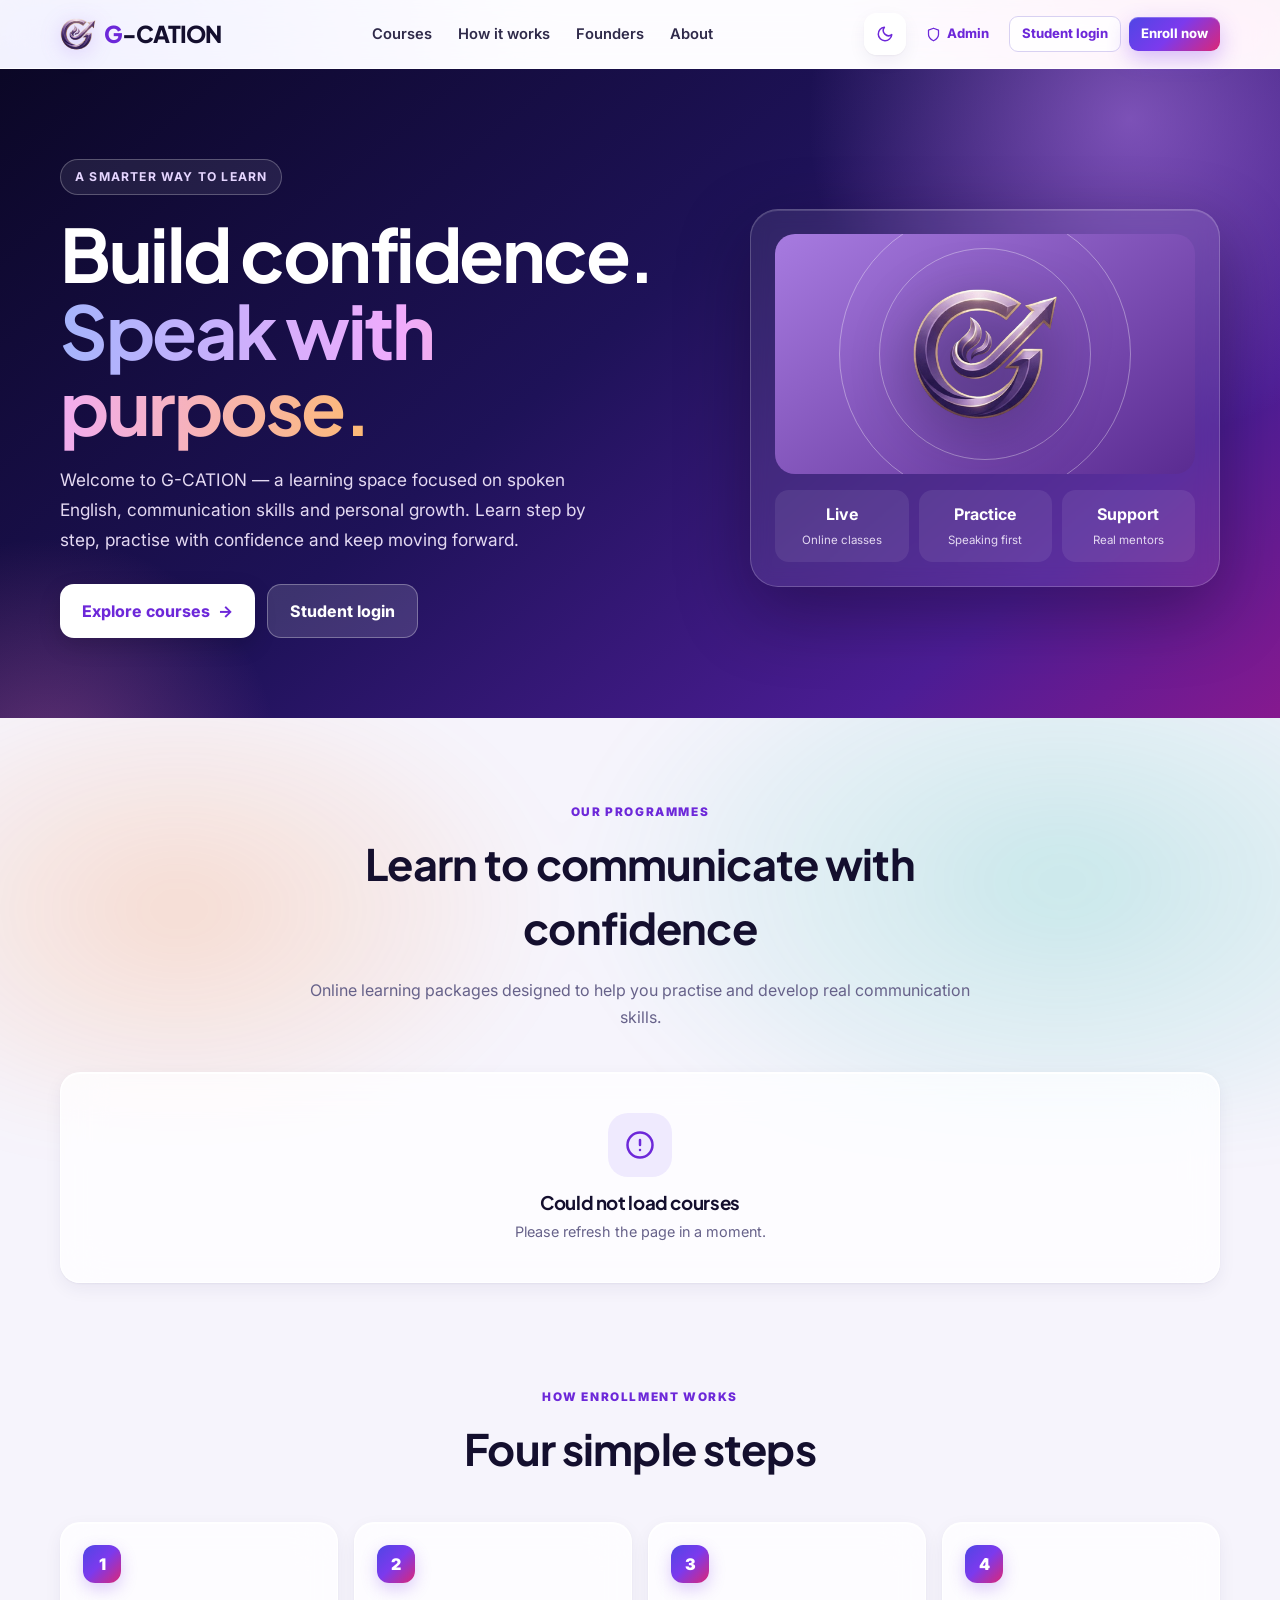
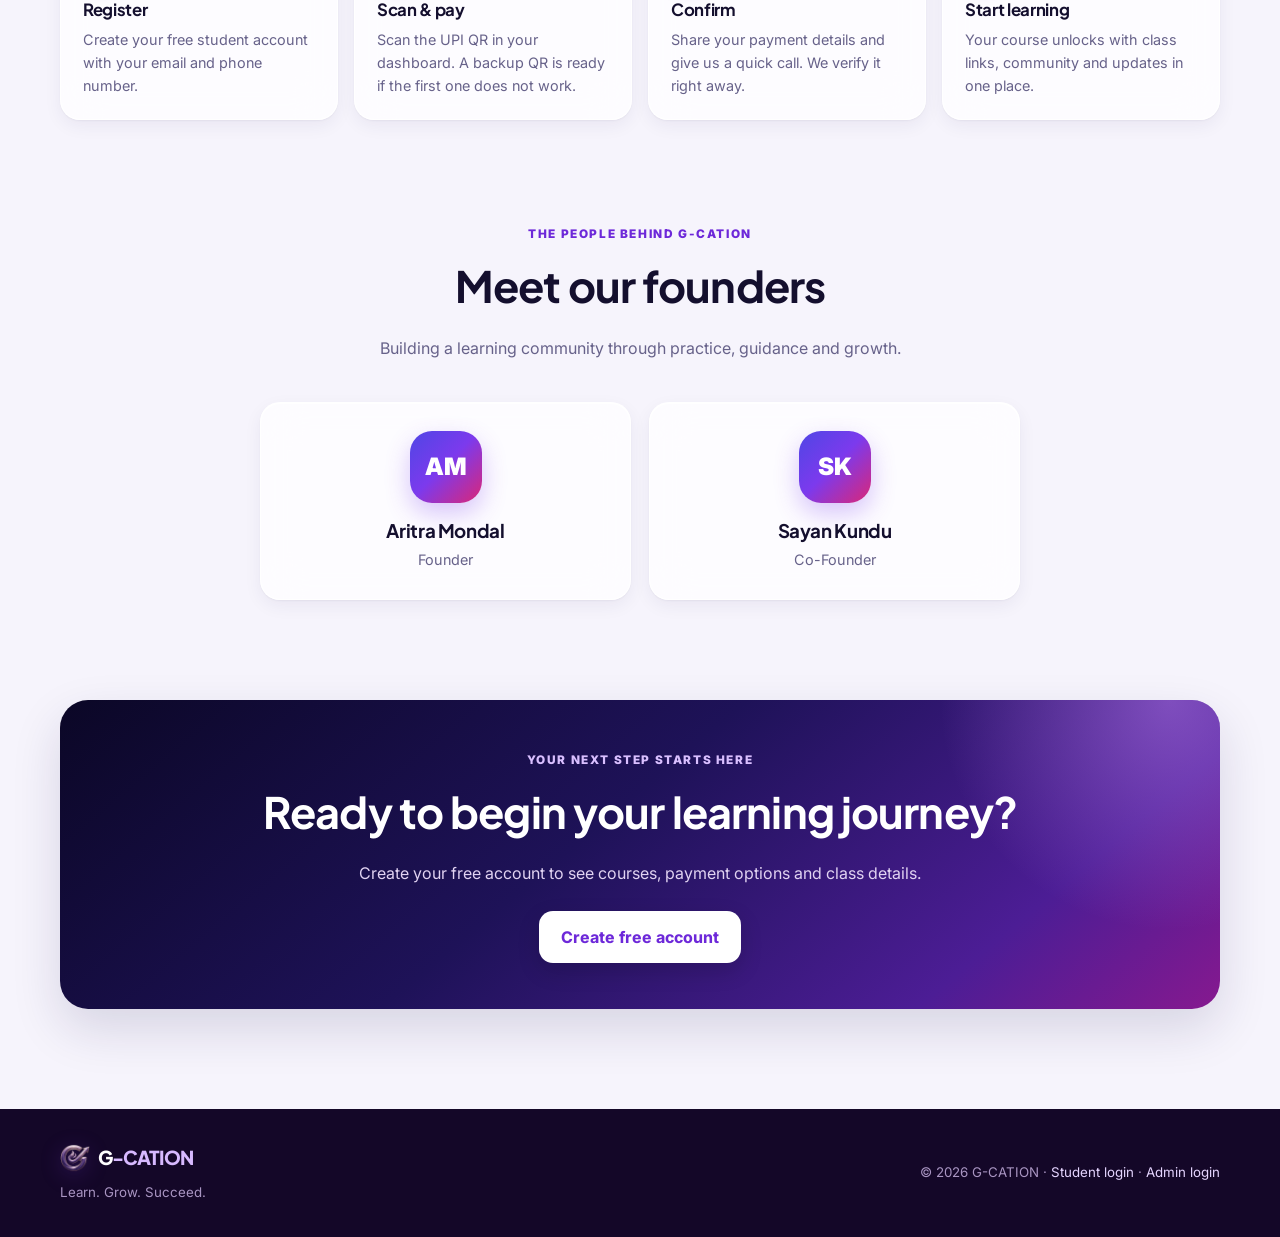
==== commit 2dd918df: "Add receipts, admin settings, course thumbnails, dark theme and Render-ready config" ====
--- a/frontend/index.html
+++ b/frontend/index.html
@@ -6,13 +6,18 @@
 <title>G-CATION | Learn. Grow. Succeed.</title>
 <link rel="preconnect" href="https://fonts.googleapis.com"><link rel="preconnect" href="https://fonts.gstatic.com" crossorigin>
 <link href="https://fonts.googleapis.com/css2?family=Inter:wght@400;500;600;700;800&family=Plus+Jakarta+Sans:wght@700;800&display=swap" rel="stylesheet">
+<link rel="icon" type="image/png" href="assets/logo-mark.png">
+<link rel="apple-touch-icon" href="assets/logo-mark.png">
 <link rel="stylesheet" href="css/style.css">
+<script>try{var t=localStorage.getItem('gc-theme');if(t==='dark'||t==='light')document.documentElement.dataset.theme=t}catch(e){}</script>
 </head>
 <body>
+<div class="splash" id="splash" aria-hidden="true"><div class="splash-inner"><img src="assets/logo-mark.png" alt="" width="96" height="96"><div class="splash-name">G<span>-CATION</span></div><div class="splash-bar"><span></span></div></div></div>
 <header class="site-nav"><div class="wrap navin">
-  <a class="brand" href="/" aria-label="G-CATION home">G<span>-CATION</span></a>
+  <a class="brand" href="/" aria-label="G-CATION home"><img class="logo" src="assets/logo-mark.png" alt="" width="36" height="36">G<span>-CATION</span></a>
   <nav class="links"><a href="#courses">Courses</a><a href="#how">How it works</a><a href="#founders">Founders</a><a href="#about">About</a></nav>
   <div class="navbtns" id="navBtns">
+    <button class="icon-btn theme-btn" type="button" data-theme-toggle></button>
     <a class="btn ghost sm hide-sm" href="admin-login.html" id="adminBtn"></a>
     <a class="btn outline sm hide-sm" href="login.html">Student login</a>
     <a class="btn primary sm" href="login.html#register">Enroll now</a>
@@ -40,7 +45,7 @@
     </div>
   </div>
   <div class="hero-panel">
-    <div class="orbit"><div class="orb-logo">G-CATION</div></div>
+    <div class="orbit"><div class="orb-logo"><img src="assets/logo-mark.png" alt="G-CATION logo" width="150" height="150"></div></div>
     <div class="hero-stats"><div><b>Live</b><small>Online classes</small></div><div><b>Practice</b><small>Speaking first</small></div><div><b>Support</b><small>Real mentors</small></div></div>
   </div>
 </div></section>
@@ -83,7 +88,7 @@
 </main>
 
 <footer class="footer"><div class="wrap footerin">
-  <div><b class="brand" style="font-size:1.2rem;color:#fff">G<span style="color:#d7b9ff">-CATION</span></b><br><small>Learn. Grow. Succeed.</small></div>
+  <div><b class="brand" style="font-size:1.2rem;color:#fff"><img class="logo" src="assets/logo-mark.png" alt="" width="36" height="36">G<span style="color:#d7b9ff">-CATION</span></b><br><small>Learn. Grow. Succeed.</small></div>
   <small>© <span id="year"></span> G-CATION · <a href="login.html">Student login</a> · <a href="admin-login.html">Admin login</a></small>
 </div></footer>
 
@@ -115,15 +120,15 @@
   if (!courses.length) { list.innerHTML = emptyState('book', 'New batches coming soon', 'Check back shortly for upcoming courses.'); return; }
   list.innerHTML = courses.map(c => `
     <div class="card course-feature">
-      <div class="course-art"><div class="course-art-inner"><div class="big">✦</div><h3>${esc(c.title)}</h3><div>Learn • Practise • Grow</div></div></div>
+      <div class="course-art ${thumbClass(c.id)} ${c.has_thumbnail ? 'has-img' : ''}">${c.has_thumbnail
+        ? `<img src="${thumbUrl(c)}" alt="${esc(c.title)}">`
+        : `<div class="course-art-inner"><div class="big">✦</div><h3>${esc(c.title)}</h3></div>`}</div>
       <div class="course-info">
         <span class="pill">${esc(durationLabel(c.default_days).toUpperCase())} ACCESS</span>
         <h2 style="font-size:1.6rem;margin:12px 0 6px">${esc(c.title)}</h2>
         <p class="sub" style="margin:0">${esc(c.description)}</p>
         <div class="price">${rupees(c.price)} <small>/ ${esc(durationLabel(c.default_days))}</small></div>
-        <ul class="features">
-          <li>${icon('checkCircle')} Live online classes</li><li>${icon('checkCircle')} Speaking practice &amp; community</li>
-          <li>${icon('checkCircle')} Class links and updates on your dashboard</li></ul>
+        ${c.features.length ? `<ul class="features">${c.features.map(f => `<li>${icon('checkCircle')} ${esc(f)}</li>`).join('')}</ul>` : '<div style="height:16px"></div>'}
         <a class="btn primary block lg" href="login.html#register">Enroll now</a>
         <p class="tiny muted center" style="margin:10px 0 0">Access starts after the G-CATION team verifies your payment.</p>
       </div>
--- a/frontend/css/style.css
+++ b/frontend/css/style.css
@@ -2,30 +2,90 @@
    G-CATION design system: soft glass, purple brand
    ========================================================= */
 :root{
-  --ink:#1f0d3a;--ink-2:#3a2a52;--muted:#6f6385;--faint:#9a8fb0;
-  --purple:#7138b8;--purple-2:#5b2a99;--violet:#9b6be0;--pink:#e46fb3;
-  --lav:#f2eaff;--lav-2:#f8f4fe;--line:#e9e0f6;--line-2:#ddcdf2;
-  --glass:rgba(255,255,255,.68);--glass-strong:rgba(255,255,255,.86);--glass-line:rgba(255,255,255,.75);
-  --green:#127a4b;--green-bg:#e3f6ec;--red:#b3261e;--red-bg:#fde9e7;--amber:#8a5a00;--amber-bg:#fff2d6;--blue:#1d5fb8;--blue-bg:#e6f0fd;
-  --r-sm:10px;--r:14px;--r-lg:20px;--r-xl:26px;
-  --shadow-sm:0 1px 2px rgba(50,22,91,.05),0 4px 14px rgba(50,22,91,.06);
-  --shadow:0 18px 50px rgba(50,22,91,.12);
-  --shadow-lg:0 30px 90px rgba(19,8,33,.28);
-  --hl:inset 0 1px 0 rgba(255,255,255,.9);
-  --grad:linear-gradient(135deg,#7a3fc4 0%,#9b65d9 55%,#c06bd0 100%);
-  --grad-dark:linear-gradient(135deg,#1d0b36 0%,#3b1a6b 55%,#6a35a8 100%);
+  --ink:#140f2e;--ink-2:#2f2a4a;--muted:#67628a;--faint:#9a96b8;
+  --purple:#6d28d9;--purple-2:#5b21b6;--violet:#8b5cf6;--pink:#ec4899;--indigo:#4f46e5;--coral:#f97316;--teal:#14b8a6;
+  --lav:#efeafe;--lav-2:#f7f5ff;--line:#e8e4f7;--line-2:#d8d1f2;
+  --glass:rgba(255,255,255,.74);--glass-strong:rgba(255,255,255,.9);--glass-line:rgba(255,255,255,.85);
+  --green:#047857;--green-bg:#dcfce7;--red:#be123c;--red-bg:#ffe4e6;--amber:#b45309;--amber-bg:#fef3c7;--blue:#1d4ed8;--blue-bg:#dbeafe;
+  --r-sm:10px;--r:14px;--r-lg:20px;--r-xl:28px;
+  --shadow-sm:0 1px 2px rgba(30,20,80,.05),0 6px 18px rgba(30,20,80,.06);
+  --shadow:0 20px 50px rgba(30,20,80,.14);
+  --shadow-lg:0 30px 90px rgba(10,6,30,.35);
+  --hl:inset 0 1px 0 rgba(255,255,255,.95);
+  --grad:linear-gradient(135deg,#4f46e5 0%,#7c3aed 48%,#db2777 100%);
+  --grad-warm:linear-gradient(135deg,#f97316 0%,#ec4899 100%);
+  --grad-dark:linear-gradient(140deg,#0b0726 0%,#1e1258 45%,#4c1d95 80%,#86198f 100%);
+  --glow:0 10px 30px rgba(124,58,237,.35);
   --ease:cubic-bezier(.2,.8,.2,1);
-  --sidebar:264px;
+  --sidebar:268px;
+  /* Surfaces: these switch between light and dark */
+  --bg:#f6f4fc;--surface:#fff;--surface-soft:rgba(255,255,255,.8);--field:rgba(255,255,255,.92);
+  --panel:rgba(250,248,255,.97);--nav:rgba(255,255,255,.74);--tint:rgba(246,242,255,.8);
+  --accent-line:#cdb6f3;--neutral-bg:#efebf5;--aurora-opacity:1;
+  --skel-1:rgba(236,227,250,.8);--skel-2:rgba(248,244,254,.95);
+  --amber-ink:#6f4a00;--green-ink:#0f5c39;--blue-ink:#174a8c;
+  --att-warn:linear-gradient(135deg,#fff7e3,#fff1d2);--att-warn-line:#f3dca6;--att-warn-ico:#ffe3a6;
+  --att-info:linear-gradient(135deg,#f3ecff,#ece2ff);--att-info-line:#ddcbf8;--att-info-ico:#e0ccff;
+  --att-ok:linear-gradient(135deg,#e9f8f0,#dff4e9);--att-ok-line:#bfe6cf;--att-ok-ico:#c4ecd6;
+  color-scheme:light;
+}
+/* =========================================================
+   Dark theme: follows the device unless the visitor picked a theme
+   ========================================================= */
+@media (prefers-color-scheme:dark){:root:not([data-theme="light"]){
+    --ink:#f2effd;--ink-2:#d4cdf2;--muted:#a49ec9;--faint:#7c76a6;
+    --purple:#c4b5fd;--violet:#a78bfa;
+    --lav:rgba(139,92,246,.18);--lav-2:rgba(139,92,246,.09);--line:rgba(255,255,255,.08);--line-2:rgba(255,255,255,.14);
+    --glass:rgba(22,17,52,.62);--glass-strong:rgba(26,20,60,.85);--glass-line:rgba(255,255,255,.08);
+    --green:#6ee7b7;--green-bg:rgba(16,185,129,.16);--red:#fda4af;--red-bg:rgba(244,63,94,.16);--amber:#fcd34d;--amber-bg:rgba(245,158,11,.16);--blue:#93c5fd;--blue-bg:rgba(59,130,246,.16);
+    --shadow-sm:0 1px 2px rgba(0,0,0,.3),0 8px 24px rgba(0,0,0,.25);--shadow:0 24px 60px rgba(0,0,0,.45);--shadow-lg:0 30px 90px rgba(0,0,0,.6);
+    --hl:inset 0 1px 0 rgba(255,255,255,.06);
+    --grad-dark:linear-gradient(140deg,#120a3a 0%,#2a1470 45%,#5b21b6 80%,#a21caf 100%);
+    --bg:#08061a;--surface:#1b1540;--surface-soft:rgba(255,255,255,.06);--field:rgba(255,255,255,.05);
+    --panel:rgba(20,15,48,.97);--nav:rgba(10,7,30,.72);--tint:rgba(255,255,255,.04);
+    --accent-line:rgba(167,139,250,.55);--neutral-bg:rgba(255,255,255,.08);--aurora-opacity:.75;
+    --skel-1:rgba(255,255,255,.05);--skel-2:rgba(255,255,255,.1);
+    --amber-ink:#fde68a;--green-ink:#a7f3d0;--blue-ink:#bfdbfe;
+    --att-warn:linear-gradient(135deg,rgba(245,158,11,.16),rgba(249,115,22,.1));--att-warn-line:rgba(245,158,11,.3);--att-warn-ico:rgba(245,158,11,.22);
+    --att-info:linear-gradient(135deg,rgba(124,58,237,.2),rgba(219,39,119,.1));--att-info-line:rgba(167,139,250,.3);--att-info-ico:rgba(139,92,246,.25);
+    --att-ok:linear-gradient(135deg,rgba(16,185,129,.16),rgba(20,184,166,.08));--att-ok-line:rgba(16,185,129,.3);--att-ok-ico:rgba(16,185,129,.22);
+    color-scheme:dark;
+}}
+:root[data-theme="dark"]{
+    --ink:#f2effd;--ink-2:#d4cdf2;--muted:#a49ec9;--faint:#7c76a6;
+    --purple:#c4b5fd;--violet:#a78bfa;
+    --lav:rgba(139,92,246,.18);--lav-2:rgba(139,92,246,.09);--line:rgba(255,255,255,.08);--line-2:rgba(255,255,255,.14);
+    --glass:rgba(22,17,52,.62);--glass-strong:rgba(26,20,60,.85);--glass-line:rgba(255,255,255,.08);
+    --green:#6ee7b7;--green-bg:rgba(16,185,129,.16);--red:#fda4af;--red-bg:rgba(244,63,94,.16);--amber:#fcd34d;--amber-bg:rgba(245,158,11,.16);--blue:#93c5fd;--blue-bg:rgba(59,130,246,.16);
+    --shadow-sm:0 1px 2px rgba(0,0,0,.3),0 8px 24px rgba(0,0,0,.25);--shadow:0 24px 60px rgba(0,0,0,.45);--shadow-lg:0 30px 90px rgba(0,0,0,.6);
+    --hl:inset 0 1px 0 rgba(255,255,255,.06);
+    --grad-dark:linear-gradient(140deg,#120a3a 0%,#2a1470 45%,#5b21b6 80%,#a21caf 100%);
+    --bg:#08061a;--surface:#1b1540;--surface-soft:rgba(255,255,255,.06);--field:rgba(255,255,255,.05);
+    --panel:rgba(20,15,48,.97);--nav:rgba(10,7,30,.72);--tint:rgba(255,255,255,.04);
+    --accent-line:rgba(167,139,250,.55);--neutral-bg:rgba(255,255,255,.08);--aurora-opacity:.75;
+    --skel-1:rgba(255,255,255,.05);--skel-2:rgba(255,255,255,.1);
+    --amber-ink:#fde68a;--green-ink:#a7f3d0;--blue-ink:#bfdbfe;
+    --att-warn:linear-gradient(135deg,rgba(245,158,11,.16),rgba(249,115,22,.1));--att-warn-line:rgba(245,158,11,.3);--att-warn-ico:rgba(245,158,11,.22);
+    --att-info:linear-gradient(135deg,rgba(124,58,237,.2),rgba(219,39,119,.1));--att-info-line:rgba(167,139,250,.3);--att-info-ico:rgba(139,92,246,.25);
+    --att-ok:linear-gradient(135deg,rgba(16,185,129,.16),rgba(20,184,166,.08));--att-ok-line:rgba(16,185,129,.3);--att-ok-ico:rgba(16,185,129,.22);
+    color-scheme:dark;
 }
 [hidden]{display:none!important}
 *{box-sizing:border-box}
 html{scroll-behavior:smooth;-webkit-text-size-adjust:100%}
 body{margin:0;font-family:"Inter",ui-sans-serif,system-ui,-apple-system,"Segoe UI",sans-serif;color:var(--ink);line-height:1.5;min-height:100vh;
+  background:var(--bg);transition:background-color .35s var(--ease),color .35s var(--ease)}
+body:before{content:"";position:fixed;inset:-25%;z-index:-1;pointer-events:none;filter:blur(30px);opacity:var(--aurora-opacity);
   background:
-    radial-gradient(900px 600px at 0% -10%,#eadcff 0,transparent 60%),
-    radial-gradient(700px 500px at 100% 0%,#ffe3f2 0,transparent 55%),
-    radial-gradient(800px 600px at 60% 110%,#dde9ff 0,transparent 55%),
-    #f7f3fd;background-attachment:fixed}
+    radial-gradient(38% 32% at 18% 22%,rgba(99,102,241,.30),transparent 70%),
+    radial-gradient(32% 28% at 82% 14%,rgba(236,72,153,.24),transparent 70%),
+    radial-gradient(36% 32% at 72% 82%,rgba(20,184,166,.20),transparent 70%),
+    radial-gradient(28% 26% at 26% 84%,rgba(249,115,22,.18),transparent 70%);
+  animation:aurora 26s ease-in-out infinite alternate}
+@keyframes aurora{
+  0%{transform:translate3d(0,0,0) rotate(0deg) scale(1)}
+  50%{transform:translate3d(3%,-2%,0) rotate(8deg) scale(1.06)}
+  100%{transform:translate3d(-3%,2%,0) rotate(-6deg) scale(1.03)}}
 h1,h2,h3,h4,.display{font-family:"Plus Jakarta Sans","Inter",ui-sans-serif,system-ui,sans-serif;letter-spacing:-.02em}
 button,input,select,textarea{font:inherit;color:inherit}
 button,a{cursor:pointer;-webkit-tap-highlight-color:transparent}
@@ -48,10 +108,10 @@
 /* ---------- Glass surfaces ---------- */
 .glass,.card{background:var(--glass);backdrop-filter:blur(20px) saturate(160%);-webkit-backdrop-filter:blur(20px) saturate(160%);
   border:1px solid var(--glass-line);box-shadow:var(--shadow-sm),var(--hl);border-radius:var(--r-lg)}
-.card{padding:22px}
+.card{padding:22px;transition:box-shadow .25s var(--ease),transform .25s var(--ease)}
 .card.pad-lg{padding:28px}
 .card-title{display:flex;align-items:center;gap:10px;margin:0 0 4px;font-size:1.06rem}
-.card-title .icon{color:var(--purple)}
+.card-title .icon{color:var(--violet)}
 .card-sub{color:var(--muted);font-size:.88rem;margin:0 0 16px}
 .section-title{display:flex;justify-content:space-between;align-items:center;gap:12px;margin:6px 0 12px}
 .section-title h2{margin:0;font-size:1.12rem}
@@ -64,15 +124,15 @@
   transition:transform .18s var(--ease),box-shadow .18s var(--ease),background .18s,border-color .18s,color .18s}
 .btn:hover{transform:translateY(-1px)}.btn:active{transform:translateY(0) scale(.98)}
 .btn:disabled{opacity:.55;cursor:not-allowed;transform:none}
-.primary{background:var(--grad);color:#fff;box-shadow:0 8px 22px rgba(113,56,184,.32),inset 0 1px 0 rgba(255,255,255,.25)}
-.primary:hover{box-shadow:0 12px 30px rgba(113,56,184,.42),inset 0 1px 0 rgba(255,255,255,.25)}
+.primary{background:var(--grad);color:#fff;box-shadow:0 8px 22px rgba(124,58,237,.32),inset 0 1px 0 rgba(255,255,255,.25)}
+.primary:hover{box-shadow:0 14px 34px rgba(124,58,237,.45),inset 0 1px 0 rgba(255,255,255,.25)}
 .primary:after{content:"";position:absolute;inset:0;background:linear-gradient(120deg,transparent 30%,rgba(255,255,255,.35) 50%,transparent 70%);transform:translateX(-120%);transition:transform .6s var(--ease)}
 .primary:hover:after{transform:translateX(120%)}
-.outline{background:rgba(255,255,255,.8);border:1px solid var(--line-2);color:var(--purple)}
-.outline:hover{background:#fff;border-color:#c9b1ee}
-.ghost{background:transparent;color:var(--purple)}.ghost:hover{background:rgba(113,56,184,.08)}
+.outline{background:var(--surface-soft);border:1px solid var(--line-2);color:var(--purple)}
+.outline:hover{background:var(--surface);border-color:var(--accent-line)}
+.ghost{background:transparent;color:var(--purple)}.ghost:hover{background:rgba(124,58,237,.08)}
 .soft{background:var(--lav);color:var(--purple)}.soft:hover{background:#e9dcfd}
-.danger{background:rgba(255,255,255,.8);border:1px solid #f1c4c0;color:var(--red)}.danger:hover{background:var(--red-bg)}
+.danger{background:var(--surface-soft);border:1px solid #f1c4c0;color:var(--red)}.danger:hover{background:var(--red-bg)}
 .danger-solid{background:#c4352b;color:#fff}
 .success{background:linear-gradient(135deg,#139157,#0f7a49);color:#fff;box-shadow:0 8px 20px rgba(18,122,75,.25)}
 .on-dark{background:rgba(255,255,255,.14);border:1px solid rgba(255,255,255,.3);color:#fff}.on-dark:hover{background:rgba(255,255,255,.22)}
@@ -88,8 +148,8 @@
 @keyframes spin{to{transform:rotate(360deg)}}
 .icon-btn{position:relative;width:42px;height:42px;border-radius:13px;border:1px solid var(--glass-line);background:var(--glass);backdrop-filter:blur(12px);
   display:grid;place-items:center;color:var(--purple);transition:.18s var(--ease);box-shadow:var(--shadow-sm)}
-.icon-btn:hover{background:#fff;transform:translateY(-1px)}
-.dot-count{position:absolute;top:-6px;right:-6px;min-width:20px;height:20px;padding:0 5px;border-radius:99px;background:#e5484d;color:#fff;font-size:.68rem;font-weight:800;display:grid;place-items:center;border:2px solid #fff}
+.icon-btn:hover{background:var(--surface);transform:translateY(-1px)}
+.dot-count{position:absolute;top:-6px;right:-6px;min-width:20px;height:20px;padding:0 5px;border-radius:99px;background:#e5484d;color:#fff;font-size:.68rem;font-weight:800;display:grid;place-items:center;border:2px solid var(--surface)}
 .avatar-sm{width:38px;height:38px;border-radius:12px;background:var(--grad);color:#fff;display:grid;place-items:center;font-weight:800;font-size:.84rem;flex:none;box-shadow:inset 0 1px 0 rgba(255,255,255,.3)}
 .avatar-lg{width:64px;height:64px;border-radius:20px;font-size:1.3rem}
 
@@ -97,9 +157,9 @@
 .field{display:grid;gap:6px;margin:12px 0}
 .field>label,.label{font-size:.8rem;font-weight:750;color:var(--ink-2)}
 .input,.field input:not([type=checkbox]):not([type=radio]):not([type=file]),.field select,.field textarea{
-  padding:12px 13px;border:1px solid var(--line-2);border-radius:12px;width:100%;background:rgba(255,255,255,.9);
+  padding:12px 13px;border:1px solid var(--line-2);border-radius:12px;width:100%;background:var(--field);
   transition:border-color .15s,box-shadow .15s,background .15s}
-.field input:focus,.field select:focus,.field textarea:focus,.input:focus{outline:none;border-color:var(--violet);background:#fff;box-shadow:0 0 0 4px rgba(155,107,224,.16)}
+.field input:focus,.field select:focus,.field textarea:focus,.input:focus{outline:none;border-color:var(--violet);background:var(--surface);box-shadow:0 0 0 4px rgba(155,107,224,.16)}
 .field textarea{min-height:96px;resize:vertical;line-height:1.5}
 .field small,.hint{color:var(--muted);font-size:.78rem}
 .pw-wrap{position:relative}.pw-wrap input{padding-right:46px!important}
@@ -113,10 +173,10 @@
 .switch input:after{content:"";position:absolute;top:3px;left:3px;width:18px;height:18px;border-radius:50%;background:#fff;transition:.2s var(--ease);box-shadow:0 1px 3px rgba(0,0,0,.2)}
 .switch input:checked{background:var(--purple)}.switch input:checked:after{left:21px}
 .radio-cards{display:grid;grid-template-columns:1fr 1fr;gap:8px}
-.radio-cards label{display:flex;align-items:center;gap:8px;border:1px solid var(--line-2);border-radius:12px;padding:10px 12px;font-weight:650;font-size:.88rem;cursor:pointer;background:rgba(255,255,255,.8);transition:.15s}
+.radio-cards label{display:flex;align-items:center;gap:8px;border:1px solid var(--line-2);border-radius:12px;padding:10px 12px;font-weight:650;font-size:.88rem;cursor:pointer;background:var(--surface-soft);transition:.15s}
 .radio-cards input{accent-color:var(--purple)}
-.radio-cards label:has(input:checked){border-color:var(--purple);background:var(--lav-2);box-shadow:0 0 0 3px rgba(113,56,184,.1)}
-details.fold{border:1px solid var(--line);border-radius:14px;background:rgba(255,255,255,.6)}
+.radio-cards label:has(input:checked){border-color:var(--purple);background:var(--lav-2);box-shadow:0 0 0 3px rgba(124,58,237,.1)}
+details.fold{border:1px solid var(--line);border-radius:14px;background:var(--surface-soft)}
 details.fold>summary{list-style:none;padding:13px 16px;font-weight:750;display:flex;justify-content:space-between;align-items:center;cursor:pointer}
 details.fold>summary::-webkit-details-marker{display:none}
 details.fold>summary:after{content:"";width:8px;height:8px;border-right:2px solid var(--muted);border-bottom:2px solid var(--muted);transform:rotate(45deg);transition:.2s}
@@ -127,16 +187,16 @@
 /* ---------- Notices & badges ---------- */
 .notice{border-radius:14px;padding:12px 14px;font-size:.88rem;line-height:1.55;display:flex;gap:10px;align-items:flex-start}
 .notice .icon{margin-top:2px}
-.notice.warn{background:var(--amber-bg);color:#6f4a00}.notice.ok{background:var(--green-bg);color:#0f5c39}
-.notice.info{background:var(--blue-bg);color:#174a8c}.notice.err{background:var(--red-bg);color:var(--red)}
+.notice.warn{background:var(--amber-bg);color:var(--amber-ink)}.notice.ok{background:var(--green-bg);color:var(--green-ink)}
+.notice.info{background:var(--blue-bg);color:var(--blue-ink)}.notice.err{background:var(--red-bg);color:var(--red)}
 .badge{display:inline-flex;align-items:center;gap:5px;padding:4px 10px;border-radius:99px;font-size:.72rem;font-weight:800;white-space:nowrap}
 .badge:before{content:"";width:6px;height:6px;border-radius:50%;background:currentColor}
 .b-active{background:var(--green-bg);color:var(--green)}.b-expired{background:var(--red-bg);color:var(--red)}
-.b-pending{background:var(--amber-bg);color:var(--amber)}.b-none{background:#efebf5;color:var(--muted)}
+.b-pending{background:var(--amber-bg);color:var(--amber)}.b-none{background:var(--neutral-bg);color:var(--muted)}
 .b-scheduled{background:var(--lav);color:var(--purple)}.b-info{background:var(--blue-bg);color:var(--blue)}
 .b-new{background:#e5484d;color:#fff}.b-new:before{display:none}
 .pill{display:inline-block;background:var(--lav);color:var(--purple);padding:6px 11px;border-radius:99px;font-size:.72rem;font-weight:800;letter-spacing:.3px}
-.chip{display:inline-flex;align-items:center;gap:6px;background:rgba(255,255,255,.8);border:1px solid var(--line-2);border-radius:99px;padding:5px 6px 5px 12px;font-size:.82rem;font-weight:650}
+.chip{display:inline-flex;align-items:center;gap:6px;background:var(--surface-soft);border:1px solid var(--line-2);border-radius:99px;padding:5px 6px 5px 12px;font-size:.82rem;font-weight:650}
 .chip button{border:0;background:var(--lav);color:var(--purple);border-radius:99px;padding:3px 10px;font-size:.74rem;font-weight:800}
 .on-hero .chip{background:rgba(255,255,255,.14);border-color:rgba(255,255,255,.3);color:#fff}.on-hero .chip button{background:rgba(255,255,255,.2);color:#fff}
 
@@ -145,26 +205,30 @@
    ========================================================= */
 .app{display:grid;grid-template-columns:var(--sidebar) minmax(0,1fr);min-height:100vh}
 .sidebar{position:sticky;top:0;height:100vh;padding:20px 14px;display:flex;flex-direction:column;gap:6px;
-  background:rgba(255,255,255,.55);backdrop-filter:blur(24px) saturate(160%);-webkit-backdrop-filter:blur(24px) saturate(160%);
-  border-right:1px solid var(--glass-line);z-index:30}
+  background:radial-gradient(120% 60% at 0% 0%,rgba(124,58,237,.35),transparent 60%),radial-gradient(100% 50% at 100% 100%,rgba(219,39,119,.25),transparent 60%),#0f0a2b;
+  color:#fff;z-index:30;box-shadow:4px 0 30px rgba(15,10,43,.18)}
+.sidebar .brand{color:#c4b5fd}.sidebar .brand span{color:#fff}.sidebar .brand .tag{background:var(--grad-warm);color:#fff}
 .brand{font-family:"Plus Jakarta Sans","Inter",sans-serif;font-size:1.45rem;font-weight:900;letter-spacing:-1px;color:var(--purple);display:inline-flex;align-items:center}
 .brand span{color:var(--ink)}
 .brand .tag{margin-left:9px;font-size:.62rem;letter-spacing:1.2px;font-weight:850;background:var(--ink);color:#fff;border-radius:7px;padding:4px 7px;font-family:Inter,sans-serif}
-.sidebar .brand{padding:6px 12px 18px}
-.nav-label{font-size:.68rem;font-weight:800;letter-spacing:1.3px;text-transform:uppercase;color:var(--faint);padding:14px 12px 6px}
-.nav-item{display:flex;align-items:center;gap:12px;padding:11px 12px;border-radius:12px;color:var(--ink-2);font-weight:650;font-size:.93rem;transition:background .15s,color .15s;position:relative}
-.nav-item .icon{color:var(--faint);transition:color .15s}
-.nav-item:hover{background:rgba(113,56,184,.07);color:var(--ink)}
-.nav-item.on{background:#fff;color:var(--purple);box-shadow:var(--shadow-sm),var(--hl)}
-.nav-item.on .icon{color:var(--purple)}
-.nav-item.on:before{content:"";position:absolute;left:-14px;top:10px;bottom:10px;width:4px;border-radius:0 4px 4px 0;background:var(--grad)}
+.sidebar .brand{padding:6px 10px 18px;font-size:1.28rem}
+.nav-label{font-size:.68rem;font-weight:800;letter-spacing:1.3px;text-transform:uppercase;color:rgba(255,255,255,.38);padding:14px 12px 6px}
+.nav-item{display:flex;align-items:center;gap:12px;padding:11px 12px;border-radius:12px;color:rgba(255,255,255,.74);font-weight:650;font-size:.93rem;transition:background .2s,color .2s,transform .2s,color .15s;position:relative}
+.nav-item .icon{color:rgba(255,255,255,.5);transition:color .2s}
+.nav-item:hover{background:rgba(255,255,255,.08);color:#fff;transform:translateX(2px)}
+.nav-item.on{background:var(--grad);color:#fff;box-shadow:var(--glow),inset 0 1px 0 rgba(255,255,255,.25)}
+.nav-item.on .icon{color:#fff}
+
 .nav-item .count{margin-left:auto}
 .count{background:#e5484d;color:#fff;border-radius:99px;padding:1px 7px;font-size:.7rem;font-weight:800;min-width:20px;text-align:center}
 .count.amber{background:var(--amber-bg);color:var(--amber)}
 .sidebar-foot{margin-top:auto;display:grid;gap:8px}
-.user-card{display:flex;align-items:center;gap:10px;padding:10px;border-radius:14px;background:rgba(255,255,255,.7);border:1px solid var(--glass-line)}
+.sidebar .btn.outline{background:rgba(255,255,255,.07);border-color:rgba(255,255,255,.18);color:#fff}.sidebar .btn.outline:hover{background:rgba(255,255,255,.14)}
+.sidebar .btn.ghost{color:rgba(255,255,255,.75)}.sidebar .btn.ghost:hover{background:rgba(255,255,255,.08);color:#fff}
+.user-card{display:flex;align-items:center;gap:10px;padding:10px;border-radius:14px;background:rgba(255,255,255,.07);border:1px solid rgba(255,255,255,.12);color:#fff;transition:background .2s}
+a.user-card:hover{background:rgba(255,255,255,.12)}
 .user-card b{display:block;font-size:.9rem;line-height:1.2;overflow:hidden;text-overflow:ellipsis;white-space:nowrap}
-.user-card small{color:var(--muted);font-size:.76rem;display:block;overflow:hidden;text-overflow:ellipsis;white-space:nowrap}
+.user-card small{color:rgba(255,255,255,.6);font-size:.76rem;display:block;overflow:hidden;text-overflow:ellipsis;white-space:nowrap}
 .user-card>div{min-width:0;flex:1}
 .main{min-width:0;display:flex;flex-direction:column}
 .topbar{display:none}
@@ -199,7 +263,15 @@
 .course-thumb{height:92px;border-radius:14px;background:var(--grad-dark);position:relative;overflow:hidden;display:grid;place-items:center;color:#fff}
 .course-thumb:before{content:"";position:absolute;width:160px;height:160px;border:1px solid rgba(255,255,255,.3);border-radius:50%;right:-40px;top:-60px}
 .course-thumb:after{content:"";position:absolute;width:110px;height:110px;border:1px solid rgba(255,255,255,.2);border-radius:50%;left:-30px;bottom:-60px}
-.course-thumb .icon{width:30px;height:30px;stroke-width:1.6}
+.course-thumb .icon{width:30px;height:30px;stroke-width:1.6;position:relative;z-index:1}
+.course-thumb img,.course-art img{position:absolute;inset:0;width:100%;height:100%;object-fit:cover;z-index:2}
+.course-art.has-img{padding:0}.course-art.has-img:before,.course-art.has-img:after{display:none}
+.thumb-edit{display:grid;grid-template-columns:200px 1fr;gap:16px;align-items:center;margin:12px 0 4px}
+.thumb-edit .course-thumb{height:112px}
+@media (max-width:760px){.thumb-edit{grid-template-columns:1fr}}
+.course-thumb.t0,.course-art.t0{background:linear-gradient(135deg,#4f46e5,#7c3aed 55%,#db2777)}.course-thumb.t1,.course-art.t1{background:linear-gradient(135deg,#0ea5e9,#6366f1 60%,#8b5cf6)}.course-thumb.t2,.course-art.t2{background:linear-gradient(135deg,#f97316,#ec4899 60%,#a855f7)}.course-thumb.t3,.course-art.t3{background:linear-gradient(135deg,#10b981,#0ea5e9 60%,#6366f1)}.course-thumb.t4,.course-art.t4{background:linear-gradient(135deg,#f43f5e,#f97316 55%,#facc15)}.course-thumb.t5,.course-art.t5{background:linear-gradient(135deg,#7c3aed,#c026d3 55%,#f472b6)}
+.mini-features{list-style:none;margin:0;padding:0;display:grid;gap:6px;font-size:.86rem;color:var(--ink-2)}
+.mini-features li{display:flex;gap:8px;align-items:flex-start}.mini-features .icon{color:var(--green);width:16px;height:16px;margin-top:2px}
 .price-tag{font-family:"Plus Jakarta Sans",sans-serif;font-size:1.35rem;font-weight:800;letter-spacing:-.5px}
 .price-tag small{font-family:Inter,sans-serif;font-size:.78rem;color:var(--muted);font-weight:600;letter-spacing:0}
 .progress{height:8px;background:var(--lav);border-radius:99px;overflow:hidden}
@@ -207,7 +279,7 @@
 .hero-card .progress{background:rgba(255,255,255,.18)}.hero-card .progress>span{background:linear-gradient(90deg,#d7b9ff,#fff)}
 .ring{--p:0;width:64px;height:64px;border-radius:50%;flex:none;display:grid;place-items:center;
   background:conic-gradient(var(--purple) calc(var(--p)*1%),var(--lav) 0)}
-.ring>span{width:50px;height:50px;border-radius:50%;background:#fff;display:grid;place-items:center;text-align:center;line-height:1}
+.ring>span{width:50px;height:50px;border-radius:50%;background:var(--surface);display:grid;place-items:center;text-align:center;line-height:1}
 .ring b{font-size:1rem;display:block}.ring small{font-size:.58rem;color:var(--muted);font-weight:700}
 .learn-card{display:flex;gap:16px;align-items:center;padding:18px}
 .learn-card .info{flex:1;min-width:0}
@@ -215,9 +287,9 @@
 .attention{display:flex;gap:14px;align-items:center;padding:16px 18px;border-radius:var(--r-lg);border:1px solid}
 .attention .ico{width:42px;height:42px;border-radius:13px;display:grid;place-items:center;flex:none}
 .attention .txt{flex:1;min-width:0}.attention b{display:block}.attention span{font-size:.86rem}
-.attention.warn{background:linear-gradient(135deg,#fff7e3,#fff1d2);border-color:#f3dca6}.attention.warn .ico{background:#ffe3a6;color:#8a5a00}
-.attention.info{background:linear-gradient(135deg,#f3ecff,#ece2ff);border-color:#ddcbf8}.attention.info .ico{background:#e0ccff;color:var(--purple)}
-.attention.ok{background:linear-gradient(135deg,#e9f8f0,#dff4e9);border-color:#bfe6cf}.attention.ok .ico{background:#c4ecd6;color:var(--green)}
+.attention.warn{background:var(--att-warn);border-color:var(--att-warn-line)}.attention.warn .ico{background:var(--att-warn-ico);color:var(--amber)}
+.attention.info{background:var(--att-info);border-color:var(--att-info-line)}.attention.info .ico{background:var(--att-info-ico);color:var(--purple)}
+.attention.ok{background:var(--att-ok);border-color:var(--att-ok-line)}.attention.ok .ico{background:var(--att-ok-ico);color:var(--green)}
 
 /* ---------- Checkout wizard ---------- */
 .checkout{max-width:760px;margin:0 auto}
@@ -227,15 +299,15 @@
 .summary .course-thumb{width:64px;height:64px;flex:none;border-radius:16px}
 .summary h2{margin:0;font-size:1.1rem}
 .wizard{display:flex;gap:6px;margin:18px 0}
-.wizard .w-step{flex:1;display:flex;align-items:center;gap:8px;padding:10px 12px;border-radius:12px;font-size:.84rem;font-weight:700;color:var(--faint);background:rgba(255,255,255,.5);border:1px solid var(--glass-line)}
+.wizard .w-step{flex:1;display:flex;align-items:center;gap:8px;padding:10px 12px;border-radius:12px;font-size:.84rem;font-weight:700;color:var(--faint);background:var(--tint);border:1px solid var(--glass-line)}
 .wizard .w-step i{font-style:normal;width:24px;height:24px;border-radius:50%;display:grid;place-items:center;background:var(--lav);color:var(--purple);font-size:.78rem;font-weight:900;flex:none}
-.wizard .w-step.now{background:#fff;color:var(--ink);border-color:#cfb3f3;box-shadow:0 0 0 3px rgba(113,56,184,.1)}
+.wizard .w-step.now{background:var(--surface);color:var(--ink);border-color:var(--accent-line);box-shadow:0 0 0 3px rgba(124,58,237,.1)}
 .wizard .w-step.now i{background:var(--grad);color:#fff}
 .wizard .w-step.done{color:var(--green)}.wizard .w-step.done i{background:var(--green);color:#fff}
 .pay-card{display:grid;grid-template-columns:300px 1fr;gap:26px;align-items:center}
-.seg{display:flex;gap:4px;background:rgba(113,56,184,.08);padding:4px;border-radius:13px}
+.seg{display:flex;gap:4px;background:rgba(124,58,237,.08);padding:4px;border-radius:13px}
 .seg button{flex:1;border:0;background:transparent;padding:9px 10px;border-radius:10px;font-weight:750;color:var(--muted);font-size:.86rem;transition:.18s var(--ease)}
-.seg button.on{background:#fff;color:var(--purple);box-shadow:var(--shadow-sm)}
+.seg button.on{background:var(--surface);color:var(--purple);box-shadow:var(--shadow-sm)}
 .qr-frame{background:#fff;border:1px solid var(--line);border-radius:20px;padding:16px;position:relative;aspect-ratio:1;display:grid;place-items:center;overflow:hidden;box-shadow:var(--shadow-sm)}
 .qr-frame img{width:100%;height:100%;object-fit:contain;display:block;animation:viewIn .3s}
 .qr-frame .corner{position:absolute;width:26px;height:26px;border:3px solid var(--purple)}
@@ -259,16 +331,16 @@
 .timeline .t-dot{width:28px;height:28px;border-radius:50%;display:grid;place-items:center;flex:none;background:var(--lav);color:var(--purple)}
 .timeline .t-dot .icon{width:15px;height:15px}
 .timeline li.done .t-dot{background:var(--green);color:#fff}
-.timeline li.now .t-dot{background:var(--grad);color:#fff;box-shadow:0 0 0 5px rgba(113,56,184,.15);animation:pulse 2s infinite}
-@keyframes pulse{50%{box-shadow:0 0 0 9px rgba(113,56,184,.05)}}
+.timeline li.now .t-dot{background:var(--grad);color:#fff;box-shadow:0 0 0 5px rgba(124,58,237,.15);animation:pulse 2s infinite}
+@keyframes pulse{50%{box-shadow:0 0 0 9px rgba(124,58,237,.05)}}
 .timeline b{display:block;font-size:.94rem}.timeline span{color:var(--muted);font-size:.84rem}
 .mobile-only{display:none}
 
 /* ---------- Updates ---------- */
 .update{display:grid;grid-template-columns:46px 1fr;gap:14px;padding:18px;transition:transform .2s var(--ease)}
 .update+.update{margin-top:12px}
-.update.unread{border-color:#d8bdf6;box-shadow:0 0 0 3px rgba(113,56,184,.08),var(--shadow-sm)}
-.update-icon{width:46px;height:46px;border-radius:14px;background:var(--grad);color:#fff;display:grid;place-items:center;box-shadow:0 6px 16px rgba(113,56,184,.25)}
+.update.unread{border-color:var(--accent-line);box-shadow:0 0 0 3px rgba(124,58,237,.08),var(--shadow-sm)}
+.update-icon{width:46px;height:46px;border-radius:14px;background:var(--grad);color:#fff;display:grid;place-items:center;box-shadow:0 6px 16px rgba(124,58,237,.25)}
 .update h3{margin:0;font-size:1rem;display:flex;align-items:center;gap:8px;flex-wrap:wrap}
 .update .meta{color:var(--muted);font-size:.78rem;margin:2px 0 8px}
 .update .msg{white-space:pre-wrap;color:var(--ink-2);font-size:.92rem;line-height:1.6;margin:0 0 12px;overflow-wrap:anywhere}
@@ -282,8 +354,8 @@
 .stats{display:grid;grid-template-columns:repeat(auto-fit,minmax(150px,1fr));gap:12px}
 .stat-tile{display:flex;gap:12px;align-items:center;padding:16px;text-align:left;width:100%;border:1px solid var(--glass-line);background:var(--glass);backdrop-filter:blur(18px);border-radius:18px;box-shadow:var(--shadow-sm),var(--hl);transition:transform .2s var(--ease),box-shadow .2s}
 button.stat-tile:hover{transform:translateY(-2px);box-shadow:var(--shadow)}
-.stat-ico{width:42px;height:42px;border-radius:13px;display:grid;place-items:center;flex:none;background:var(--lav);color:var(--purple)}
-.stat-ico.g{background:var(--green-bg);color:var(--green)}.stat-ico.a{background:var(--amber-bg);color:var(--amber)}.stat-ico.r{background:var(--red-bg);color:var(--red)}.stat-ico.b{background:var(--blue-bg);color:var(--blue)}
+.stat-ico{width:42px;height:42px;border-radius:13px;display:grid;place-items:center;flex:none;background:var(--grad);color:#fff;box-shadow:0 8px 18px rgba(124,58,237,.28)}
+.stat-ico.g{background:linear-gradient(135deg,#10b981,#14b8a6);box-shadow:0 8px 18px rgba(16,185,129,.3)}.stat-ico.a{background:linear-gradient(135deg,#f59e0b,#f97316);box-shadow:0 8px 18px rgba(249,115,22,.3)}.stat-ico.r{background:linear-gradient(135deg,#f43f5e,#ec4899);box-shadow:0 8px 18px rgba(244,63,94,.3)}.stat-ico.b{background:linear-gradient(135deg,#0ea5e9,#6366f1);box-shadow:0 8px 18px rgba(14,165,233,.3)}
 .stat-tile small{color:var(--muted);font-size:.74rem;font-weight:700;display:block}
 .stat-tile b{display:block;font-size:1.35rem;font-variant-numeric:tabular-nums;letter-spacing:-.3px;font-family:"Plus Jakarta Sans",sans-serif}
 .toolbar{display:flex;gap:10px;margin-bottom:14px;flex-wrap:wrap;align-items:center}
@@ -292,7 +364,7 @@
 .search input:focus{outline:none;border-color:var(--violet);box-shadow:0 0 0 4px rgba(155,107,224,.16)}
 .filters{display:flex;gap:6px;overflow-x:auto;margin-bottom:14px;padding-bottom:2px;scrollbar-width:none}
 .filters::-webkit-scrollbar{display:none}
-.filter{border:1px solid var(--line-2);background:rgba(255,255,255,.75);border-radius:99px;padding:7px 13px;font-size:.82rem;font-weight:700;color:var(--muted);white-space:nowrap;transition:.15s}
+.filter{border:1px solid var(--line-2);background:var(--surface-soft);border-radius:99px;padding:7px 13px;font-size:.82rem;font-weight:700;color:var(--muted);white-space:nowrap;transition:.15s}
 .filter b{color:var(--ink);margin-left:5px}.filter.on{background:var(--ink);border-color:var(--ink);color:#fff}.filter.on b{color:#fff}
 .list-row{display:flex;align-items:center;gap:12px;padding:12px 4px;border-bottom:1px solid var(--line)}
 .list-row:last-child{border-bottom:0}
@@ -300,7 +372,7 @@
 .table-wrap{overflow:hidden;padding:0}
 table{width:100%;border-collapse:collapse;font-size:.88rem}
 th,td{text-align:left;padding:13px 16px;border-bottom:1px solid var(--line);vertical-align:middle}
-th{font-size:.7rem;text-transform:uppercase;letter-spacing:.7px;color:var(--muted);background:rgba(248,244,254,.8);white-space:nowrap;font-weight:750}
+th{font-size:.7rem;text-transform:uppercase;letter-spacing:.7px;color:var(--muted);background:var(--tint);white-space:nowrap;font-weight:750}
 tbody tr:last-child td{border-bottom:0}
 tbody tr.click{cursor:pointer;transition:background .15s}tbody tr.click:hover{background:rgba(242,234,255,.55)}
 td.num{text-align:right;font-variant-numeric:tabular-nums;white-space:nowrap}th.num{text-align:right}
@@ -314,21 +386,21 @@
 .ann-item h4{margin:0 0 2px;font-size:.98rem}
 .ann-item .msg{white-space:pre-wrap;font-size:.88rem;color:var(--ink-2);margin:8px 0;overflow-wrap:anywhere}
 .templates{display:flex;gap:6px;flex-wrap:wrap;margin-bottom:6px;align-items:center}
-.templates button{border:1px solid var(--line-2);background:rgba(255,255,255,.8);border-radius:99px;padding:6px 11px;font-size:.78rem;font-weight:700;color:var(--purple);display:inline-flex;align-items:center;gap:5px;transition:.15s}
-.templates button:hover{background:#fff;border-color:#c9b1ee}
+.templates button{border:1px solid var(--line-2);background:var(--surface-soft);border-radius:99px;padding:6px 11px;font-size:.78rem;font-weight:700;color:var(--purple);display:inline-flex;align-items:center;gap:5px;transition:.15s}
+.templates button:hover{background:var(--surface);border-color:var(--accent-line)}
 .templates button .icon{width:14px;height:14px}
-.preview-box{border:1px dashed var(--line-2);border-radius:16px;padding:14px;background:rgba(248,244,254,.7);margin-top:14px}
+.preview-box{border:1px dashed var(--line-2);border-radius:16px;padding:14px;background:var(--tint);margin-top:14px}
 .qr-admin{display:grid;grid-template-columns:210px 1fr;gap:22px;align-items:start}
 .qr-placeholder{color:var(--muted);text-align:center;font-size:.82rem;padding:10px}
 .qr-placeholder .icon{width:34px;height:34px;color:var(--violet);margin-bottom:6px}
-.dropzone{border:2px dashed var(--line-2);border-radius:14px;padding:16px;text-align:center;color:var(--muted);font-size:.86rem;transition:.15s;cursor:pointer;background:rgba(248,244,254,.7);display:block}
+.dropzone{border:2px dashed var(--line-2);border-radius:14px;padding:16px;text-align:center;color:var(--muted);font-size:.86rem;transition:.15s;cursor:pointer;background:var(--tint);display:block}
 .dropzone:hover,.dropzone.over{border-color:var(--purple);color:var(--purple);background:var(--lav)}
 .dropzone .icon{color:var(--purple)}
 
 /* Drawer (admin student detail) */
-.drawer{position:fixed;top:0;right:0;bottom:0;width:min(640px,100%);background:rgba(250,247,254,.96);backdrop-filter:blur(24px);z-index:41;transform:translateX(102%);transition:transform .32s var(--ease);display:flex;flex-direction:column;box-shadow:var(--shadow-lg)}
+.drawer{position:fixed;top:0;right:0;bottom:0;width:min(640px,100%);background:var(--panel);backdrop-filter:blur(24px);z-index:41;transform:translateX(102%);transition:transform .32s var(--ease);display:flex;flex-direction:column;box-shadow:var(--shadow-lg)}
 .drawer.show{transform:none}
-.drawer-head{background:rgba(255,255,255,.85);border-bottom:1px solid var(--line);padding:18px 20px;display:flex;gap:14px;align-items:center}
+.drawer-head{background:var(--nav);border-bottom:1px solid var(--line);padding:18px 20px;display:flex;gap:14px;align-items:center}
 .drawer-head h2{margin:0;font-size:1.25rem}
 .drawer-body{overflow-y:auto;padding:20px;flex:1}
 .drawer-body h3{font-size:.74rem;text-transform:uppercase;letter-spacing:1px;color:var(--muted);margin:24px 0 10px;font-family:Inter,sans-serif}
@@ -337,7 +409,7 @@
 .access-line{display:flex;justify-content:space-between;align-items:center;gap:10px;padding:12px 14px}
 .access-line+.access-line{margin-top:8px}
 .presets{display:flex;gap:6px;flex-wrap:wrap}
-.presets button{border:1px solid var(--line-2);background:#fff;border-radius:10px;padding:7px 12px;font-weight:700;color:var(--purple);font-size:.82rem;transition:.15s}
+.presets button{border:1px solid var(--line-2);background:var(--surface);border-radius:10px;padding:7px 12px;font-weight:700;color:var(--purple);font-size:.82rem;transition:.15s}
 .presets button.on{background:var(--grad);color:#fff;border-color:transparent}
 .grant-preview{display:flex;gap:10px;align-items:center;background:var(--lav-2);border-radius:12px;padding:12px 14px;font-size:.9rem;margin:12px 0}
 .drawer-bg{position:fixed;inset:0;background:rgba(19,8,33,.45);backdrop-filter:blur(3px);z-index:40;opacity:0;pointer-events:none;transition:opacity .25s}
@@ -345,25 +417,25 @@
 
 /* Dialog & toasts */
 .dialog-bg{position:fixed;inset:0;background:rgba(19,8,33,.5);backdrop-filter:blur(4px);z-index:60;display:grid;place-items:center;padding:16px;animation:viewIn .15s}
-.dialog{background:rgba(255,255,255,.96);border-radius:22px;padding:24px;width:min(420px,100%);box-shadow:var(--shadow-lg);animation:pop .22s var(--ease)}
+.dialog{background:var(--panel);border-radius:22px;padding:24px;width:min(420px,100%);box-shadow:var(--shadow-lg);animation:pop .22s var(--ease)}
 .dialog h3{margin:0 0 6px;font-size:1.15rem}.dialog p{margin:0;color:var(--muted);line-height:1.55;font-size:.92rem}
 .dialog-actions{display:flex;justify-content:flex-end;gap:8px;margin-top:20px}
 @keyframes pop{from{opacity:0;transform:scale(.95) translateY(8px)}}
 .toasts{position:fixed;bottom:20px;left:50%;transform:translateX(-50%);z-index:80;display:grid;gap:8px;width:min(420px,calc(100% - 32px));pointer-events:none}
 .toast{background:rgba(31,13,58,.94);backdrop-filter:blur(12px);color:#fff;padding:12px 16px;border-radius:14px;display:flex;gap:10px;align-items:flex-start;box-shadow:var(--shadow);animation:pop .25s var(--ease);font-size:.92rem}
 .toast.success .icon{color:#7ee2a8}.toast.error{background:rgba(122,26,20,.95)}.toast.error .icon{color:#ffb4ab}
-.skeleton{background:linear-gradient(90deg,rgba(236,227,250,.8) 25%,rgba(248,244,254,.9) 50%,rgba(236,227,250,.8) 75%);background-size:200% 100%;animation:shimmer 1.2s infinite;border-radius:var(--r-lg)}
+.skeleton{background:linear-gradient(90deg,var(--skel-1) 25%,var(--skel-2) 50%,var(--skel-1) 75%);background-size:200% 100%;animation:shimmer 1.2s infinite;border-radius:var(--r-lg)}
 @keyframes shimmer{to{background-position:-200% 0}}
 
 /* =========================================================
    Public site
    ========================================================= */
-.site-nav{position:sticky;top:0;z-index:20;background:rgba(255,255,255,.7);backdrop-filter:blur(20px) saturate(160%);-webkit-backdrop-filter:blur(20px) saturate(160%);border-bottom:1px solid var(--glass-line)}
+.site-nav{position:sticky;top:0;z-index:20;background:var(--nav);backdrop-filter:blur(20px) saturate(160%);-webkit-backdrop-filter:blur(20px) saturate(160%);border-bottom:1px solid var(--glass-line)}
 .navin{height:68px;display:flex;align-items:center;justify-content:space-between;gap:16px}
 .links{display:flex;gap:26px;color:var(--ink-2);font-size:.92rem;font-weight:600}.links a{transition:color .15s}.links a:hover{color:var(--purple)}
 .navbtns{display:flex;gap:8px;align-items:center}
 .menu-btn{display:none}
-.mobile-menu{position:fixed;top:68px;left:0;right:0;z-index:19;padding:16px;background:rgba(255,255,255,.95);backdrop-filter:blur(20px);border-bottom:1px solid var(--line);box-shadow:var(--shadow);transform:translateY(-10px);opacity:0;pointer-events:none;transition:.22s var(--ease)}
+.mobile-menu{position:fixed;top:68px;left:0;right:0;z-index:19;padding:16px;background:var(--panel);backdrop-filter:blur(20px);border-bottom:1px solid var(--line);box-shadow:var(--shadow);transform:translateY(-10px);opacity:0;pointer-events:none;transition:.22s var(--ease)}
 .mobile-menu.show{transform:none;opacity:1;pointer-events:auto}
 .mobile-menu a.link{display:block;padding:12px 6px;font-weight:650;border-bottom:1px solid var(--line)}
 .mobile-menu .btns{display:grid;gap:8px;margin-top:14px}
@@ -373,7 +445,7 @@
 .hero .wrap{position:relative;z-index:1}
 .hero-grid{display:grid;grid-template-columns:1.15fr .85fr;gap:55px;align-items:center}
 .eyebrow{display:inline-flex;padding:8px 14px;border:1px solid rgba(255,255,255,.25);background:rgba(255,255,255,.08);border-radius:99px;color:#e5d5ff;font-size:.76rem;letter-spacing:1.2px;text-transform:uppercase;font-weight:700}
-.hero h1{font-size:clamp(2.5rem,6vw,4.6rem);line-height:1.04;letter-spacing:-2.5px;margin:20px 0}.hero h1 em{font-style:normal;background:linear-gradient(90deg,#e3c8ff,#ffb8de);-webkit-background-clip:text;background-clip:text;color:transparent}
+.hero h1{font-size:clamp(2.5rem,6vw,4.6rem);line-height:1.04;letter-spacing:-2.5px;margin:20px 0}.hero h1 em{font-style:normal;background:linear-gradient(90deg,#a5b4fc,#f0abfc 50%,#fdba74);-webkit-background-clip:text;background-clip:text;color:transparent}
 .hero p{font-size:1.08rem;color:#e4d9f2;line-height:1.75;max-width:570px}
 .hero-actions{display:flex;gap:12px;flex-wrap:wrap;margin-top:28px}
 .hero-panel{background:rgba(255,255,255,.08);border:1px solid rgba(255,255,255,.2);border-radius:28px;padding:24px;box-shadow:0 25px 70px rgba(9,0,20,.35),inset 0 1px 0 rgba(255,255,255,.15);backdrop-filter:blur(10px)}
@@ -396,11 +468,11 @@
 .features{list-style:none;padding:0;margin:20px 0;display:grid;gap:12px;color:var(--ink-2)}.features li{display:flex;gap:10px;align-items:center}.features .icon{color:var(--green)}
 .founder-grid{display:grid;grid-template-columns:repeat(2,1fr);gap:18px;max-width:760px;margin:auto}
 .founder{padding:28px;text-align:center}
-.avatar{width:72px;height:72px;margin:0 auto 14px;border-radius:22px;background:var(--grad);display:grid;place-items:center;color:#fff;font-size:1.5rem;font-weight:900;box-shadow:0 10px 24px rgba(113,56,184,.3)}
+.avatar{width:72px;height:72px;margin:0 auto 14px;border-radius:22px;background:var(--grad);display:grid;place-items:center;color:#fff;font-size:1.5rem;font-weight:900;box-shadow:0 10px 24px rgba(124,58,237,.3)}
 .founder h3{margin:4px 0}.founder p{margin:0;color:var(--muted);font-size:.9rem}
 .steps{display:grid;grid-template-columns:repeat(4,1fr);gap:16px}
 .step{padding:22px}
-.num{width:38px;height:38px;border-radius:12px;background:var(--grad);color:#fff;display:grid;place-items:center;font-weight:900;box-shadow:0 6px 16px rgba(113,56,184,.25)}
+.num{width:38px;height:38px;border-radius:12px;background:var(--grad);color:#fff;display:grid;place-items:center;font-weight:900;box-shadow:0 6px 16px rgba(124,58,237,.25)}
 .step h3{margin:14px 0 6px;font-size:1.05rem}.step p{color:var(--muted);line-height:1.6;font-size:.9rem;margin:0}
 .cta{position:relative;overflow:hidden;background:var(--grad-dark);color:#fff;border-radius:28px;padding:46px 24px;text-align:center;box-shadow:var(--shadow)}
 .cta:before{content:"";position:absolute;width:500px;height:500px;right:-200px;top:-250px;border-radius:50%;background:radial-gradient(circle,rgba(201,140,255,.45),transparent 65%)}
@@ -426,9 +498,9 @@
 .auth-main .mobile-brand{display:none}
 .auth-box{width:min(420px,100%);margin:auto;padding:30px}
 .auth-box h1{margin:6px 0;font-size:1.9rem}
-.tabs{display:flex;gap:4px;background:rgba(113,56,184,.08);padding:4px;border-radius:13px;margin:20px 0 6px}
+.tabs{display:flex;gap:4px;background:rgba(124,58,237,.08);padding:4px;border-radius:13px;margin:20px 0 6px}
 .tab{flex:1;border:0;background:transparent;padding:10px;border-radius:10px;font-weight:750;color:var(--muted);transition:.18s var(--ease)}
-.tab.on{background:#fff;color:var(--purple);box-shadow:var(--shadow-sm)}
+.tab.on{background:var(--surface);color:var(--purple);box-shadow:var(--shadow-sm)}
 
 /* =========================================================
    Responsive
@@ -439,10 +511,10 @@
 }
 @media (max-width:980px){
   .app{grid-template-columns:1fr}
-  .sidebar{position:fixed;left:0;top:0;bottom:0;width:min(290px,86vw);transform:translateX(-102%);transition:transform .3s var(--ease);background:rgba(250,247,254,.97);box-shadow:var(--shadow-lg)}
+  .sidebar{position:fixed;left:0;top:0;bottom:0;width:min(290px,86vw);transform:translateX(-102%);transition:transform .3s var(--ease);box-shadow:var(--shadow-lg)}
   .sidebar.open{transform:none}
   .topbar{display:flex;position:sticky;top:0;z-index:20;height:62px;padding:0 16px;align-items:center;justify-content:space-between;gap:10px;
-    background:rgba(255,255,255,.72);backdrop-filter:blur(20px) saturate(160%);-webkit-backdrop-filter:blur(20px) saturate(160%);border-bottom:1px solid var(--glass-line)}
+    background:var(--nav);backdrop-filter:blur(20px) saturate(160%);-webkit-backdrop-filter:blur(20px) saturate(160%);border-bottom:1px solid var(--glass-line)}
   .topbar .brand{font-size:1.3rem}
   .content{padding:20px 16px 40px}
   .pay-card{grid-template-columns:1fr}
@@ -455,11 +527,11 @@
 @media (max-width:980px){
   .app.has-tabbar .content{padding-bottom:100px}
   .app.has-tabbar .tabbar{display:grid;grid-template-columns:repeat(4,1fr);position:fixed;left:12px;right:12px;bottom:12px;z-index:25;padding:6px;border-radius:20px;
-    background:rgba(255,255,255,.82);backdrop-filter:blur(22px) saturate(170%);-webkit-backdrop-filter:blur(22px) saturate(170%);border:1px solid var(--glass-line);box-shadow:0 12px 40px rgba(50,22,91,.18);
+    background:var(--nav);backdrop-filter:blur(22px) saturate(170%);-webkit-backdrop-filter:blur(22px) saturate(170%);border:1px solid var(--glass-line);box-shadow:0 12px 40px rgba(50,22,91,.18);
     padding-bottom:calc(6px + env(safe-area-inset-bottom))}
   .tabbar a{display:flex;flex-direction:column;align-items:center;gap:3px;padding:8px 4px;border-radius:14px;font-size:.7rem;font-weight:700;color:var(--muted);position:relative;transition:.18s var(--ease)}
-  .tabbar a.on{color:var(--purple);background:rgba(113,56,184,.09)}
-  .tabbar a .dot{position:absolute;top:5px;right:calc(50% - 16px);width:9px;height:9px;border-radius:50%;background:#e5484d;border:2px solid #fff}
+  .tabbar a.on{color:#fff;background:var(--grad);box-shadow:var(--glow)}
+  .tabbar a .dot{position:absolute;top:5px;right:calc(50% - 16px);width:9px;height:9px;border-radius:50%;background:#e5484d;border:2px solid var(--surface)}
 }
 @media (max-width:760px){
   .links{display:none}.menu-btn{display:grid}.navbtns .hide-sm{display:none}
@@ -497,3 +569,44 @@
   .amount{font-size:2rem}
 }
 @media (prefers-reduced-motion:reduce){*,*:before,*:after{animation:none!important;transition:none!important}}
+
+/* Dark theme extras */
+:root[data-theme="dark"] body:before{filter:blur(40px) saturate(140%)}
+@media (prefers-color-scheme:dark){:root:not([data-theme="light"]) body:before{filter:blur(40px) saturate(140%)}}
+.theme-anim,.theme-anim *,.theme-anim *:before,.theme-anim *:after{transition:background-color .4s var(--ease),border-color .4s var(--ease),color .4s var(--ease),box-shadow .4s var(--ease)!important}
+.theme-btn .icon{transition:transform .5s var(--ease)}
+.theme-btn:hover .icon{transform:rotate(25deg)}
+.sidebar .theme-btn{width:100%;height:auto;padding:9px 12px;border-radius:12px;display:flex;gap:10px;justify-content:center;font-weight:700;font-size:.84rem;
+  background:rgba(255,255,255,.07);border:1px solid rgba(255,255,255,.14);color:#fff;box-shadow:none}
+.sidebar .theme-btn:hover{background:rgba(255,255,255,.14)}
+
+/* ---------- Logo & loading screen ---------- */
+.brand .logo{width:36px;height:36px;object-fit:contain;margin-right:8px;flex:none;filter:drop-shadow(0 4px 10px rgba(124,58,237,.25))}
+.sidebar .brand .logo{filter:drop-shadow(0 4px 14px rgba(167,139,250,.45))}
+.footer .brand .logo{width:30px;height:30px}
+.topbar .brand .logo{width:32px;height:32px}
+.splash{position:fixed;inset:0;z-index:100;display:grid;place-items:center;background:var(--bg);transition:opacity .45s var(--ease),visibility .45s}
+.splash:before{content:"";position:absolute;inset:0;opacity:var(--aurora-opacity);
+  background:radial-gradient(40% 35% at 30% 30%,rgba(99,102,241,.28),transparent 70%),radial-gradient(35% 30% at 70% 65%,rgba(236,72,153,.22),transparent 70%)}
+.splash.hide{opacity:0;visibility:hidden}
+.splash-inner{position:relative;display:grid;justify-items:center;gap:14px}
+.splash img{width:96px;height:96px;object-fit:contain;animation:logoIn .7s var(--ease) both,logoGlow 2.2s ease-in-out .7s infinite}
+.splash-name{font-family:"Plus Jakarta Sans","Inter",sans-serif;font-weight:900;font-size:1.5rem;letter-spacing:-1px;color:var(--purple);animation:rise .6s var(--ease) .15s both}
+.splash-name span{color:var(--ink)}
+.splash-bar{width:140px;height:4px;border-radius:99px;background:var(--lav);overflow:hidden;animation:rise .6s var(--ease) .25s both}
+.splash-bar span{display:block;width:40%;height:100%;border-radius:99px;background:var(--grad);animation:load 1.1s ease-in-out infinite}
+@keyframes logoIn{from{opacity:0;transform:scale(.7) rotate(-20deg)}}
+@keyframes logoGlow{50%{transform:scale(1.05);filter:drop-shadow(0 10px 28px rgba(124,58,237,.5))}}
+@keyframes load{0%{transform:translateX(-110%)}100%{transform:translateX(260%)}}
+.receipt-row{display:flex;align-items:center;gap:12px;padding:12px 0;border-bottom:1px solid var(--line)}
+.receipt-row:last-child{border-bottom:0}
+.receipt-row .ico{width:40px;height:40px;border-radius:12px;display:grid;place-items:center;background:var(--lav);color:var(--purple);flex:none}
+.receipt-row .grow{flex:1;min-width:0}.receipt-row b{display:block;font-size:.92rem}.receipt-row span{font-size:.8rem;color:var(--muted)}
+
+.orb-logo img{width:150px;height:150px;object-fit:contain;display:block;filter:drop-shadow(0 14px 30px rgba(15,10,43,.45));animation:float 8s ease-in-out infinite}
+
+/* Brand never wraps ("G" and "-CATION" stay together); compact sizing inside the sidebar */
+.brand{white-space:nowrap;flex-wrap:nowrap}
+.brand .logo,.brand .tag{flex:none}
+.sidebar .brand .logo{width:30px;height:30px;margin-right:7px}
+.sidebar .brand .tag{margin-left:8px;font-size:.58rem;padding:3px 6px}
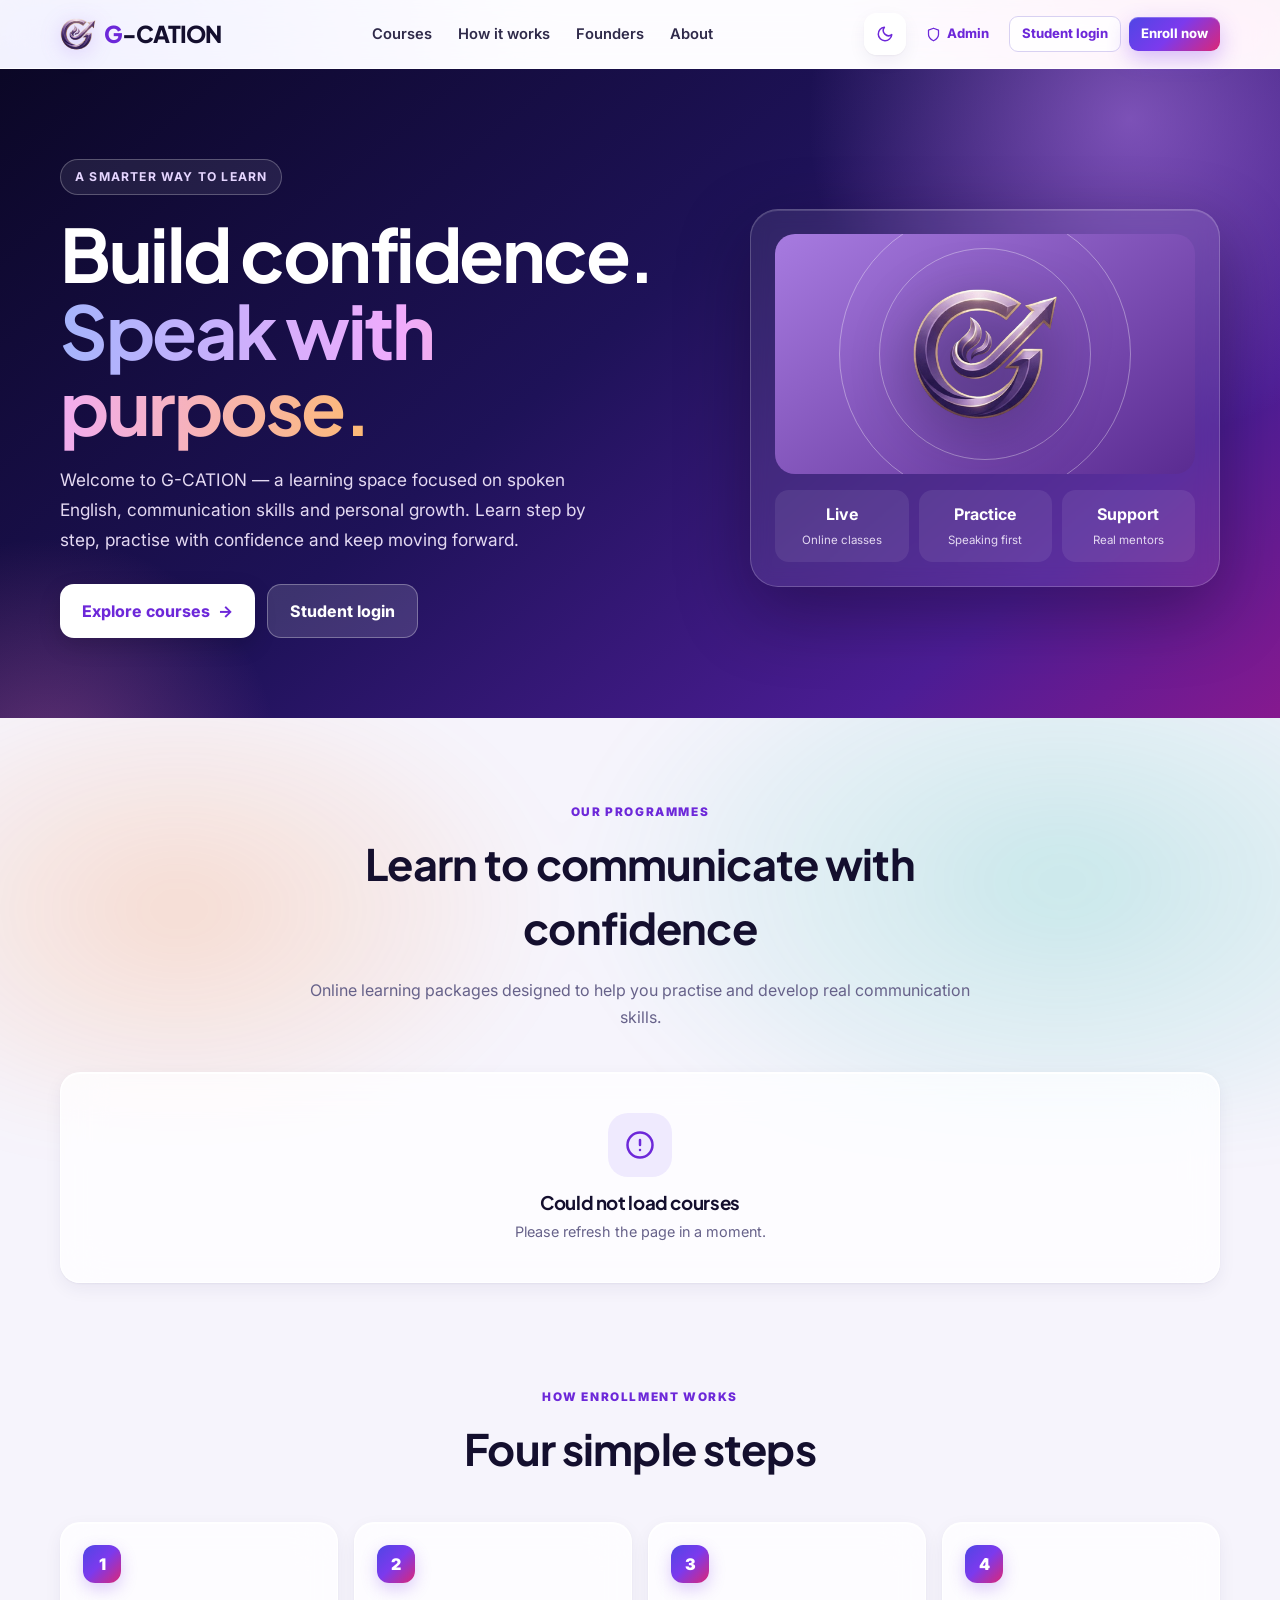
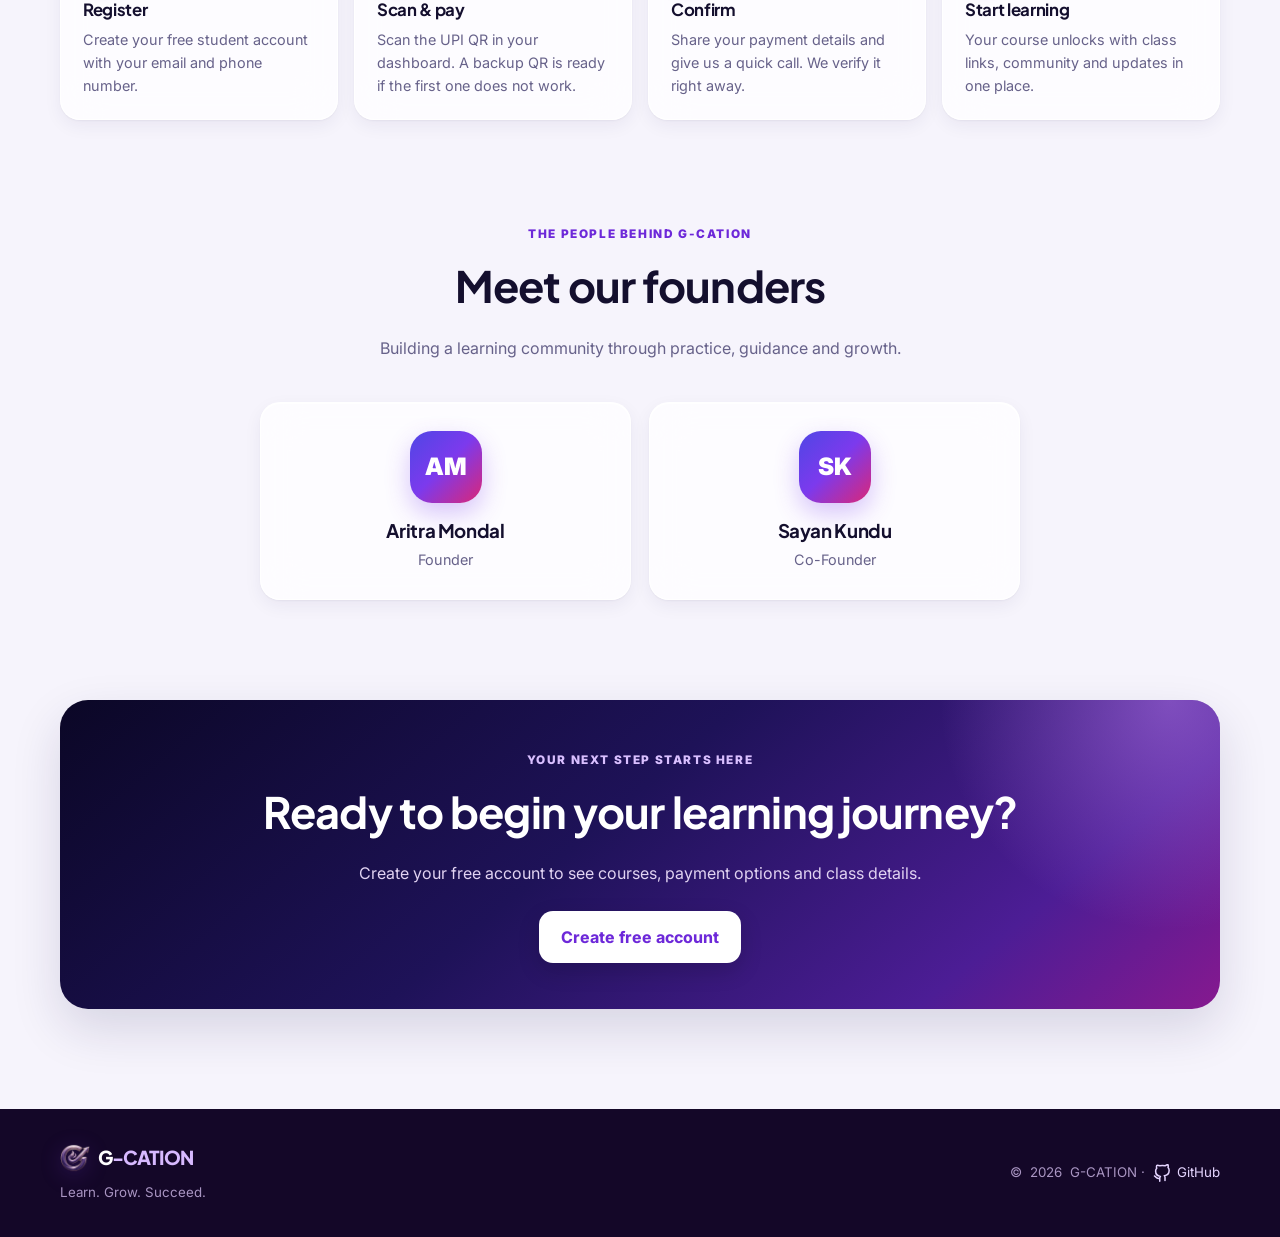
==== commit 59cf1150: "add the frontend and backend production url" ====
--- a/frontend/index.html
+++ b/frontend/index.html
@@ -89,13 +89,14 @@
 
 <footer class="footer"><div class="wrap footerin">
   <div><b class="brand" style="font-size:1.2rem;color:#fff"><img class="logo" src="assets/logo-mark.png" alt="" width="36" height="36">G<span style="color:#d7b9ff">-CATION</span></b><br><small>Learn. Grow. Succeed.</small></div>
-  <small>© <span id="year"></span> G-CATION · <a href="login.html">Student login</a> · <a href="admin-login.html">Admin login</a></small>
+  <small class="row" style="gap:8px">© <span id="year"></span> G-CATION · <a href="https://github.com/anikchand461/gcation" target="_blank" rel="noopener" class="row" style="gap:6px" id="ghLink">GitHub</a></small>
 </div></footer>
 
 <script src="js/config.js"></script>
 <script src="js/common.js"></script>
 <script>
 document.getElementById('year').textContent = new Date().getFullYear();
+document.getElementById('ghLink').insertAdjacentHTML('afterbegin', icon('github'));
 document.getElementById('adminBtn').innerHTML = icon('shield') + ' Admin';
 document.getElementById('adminBtnM').innerHTML = icon('shield') + ' Admin login';
 
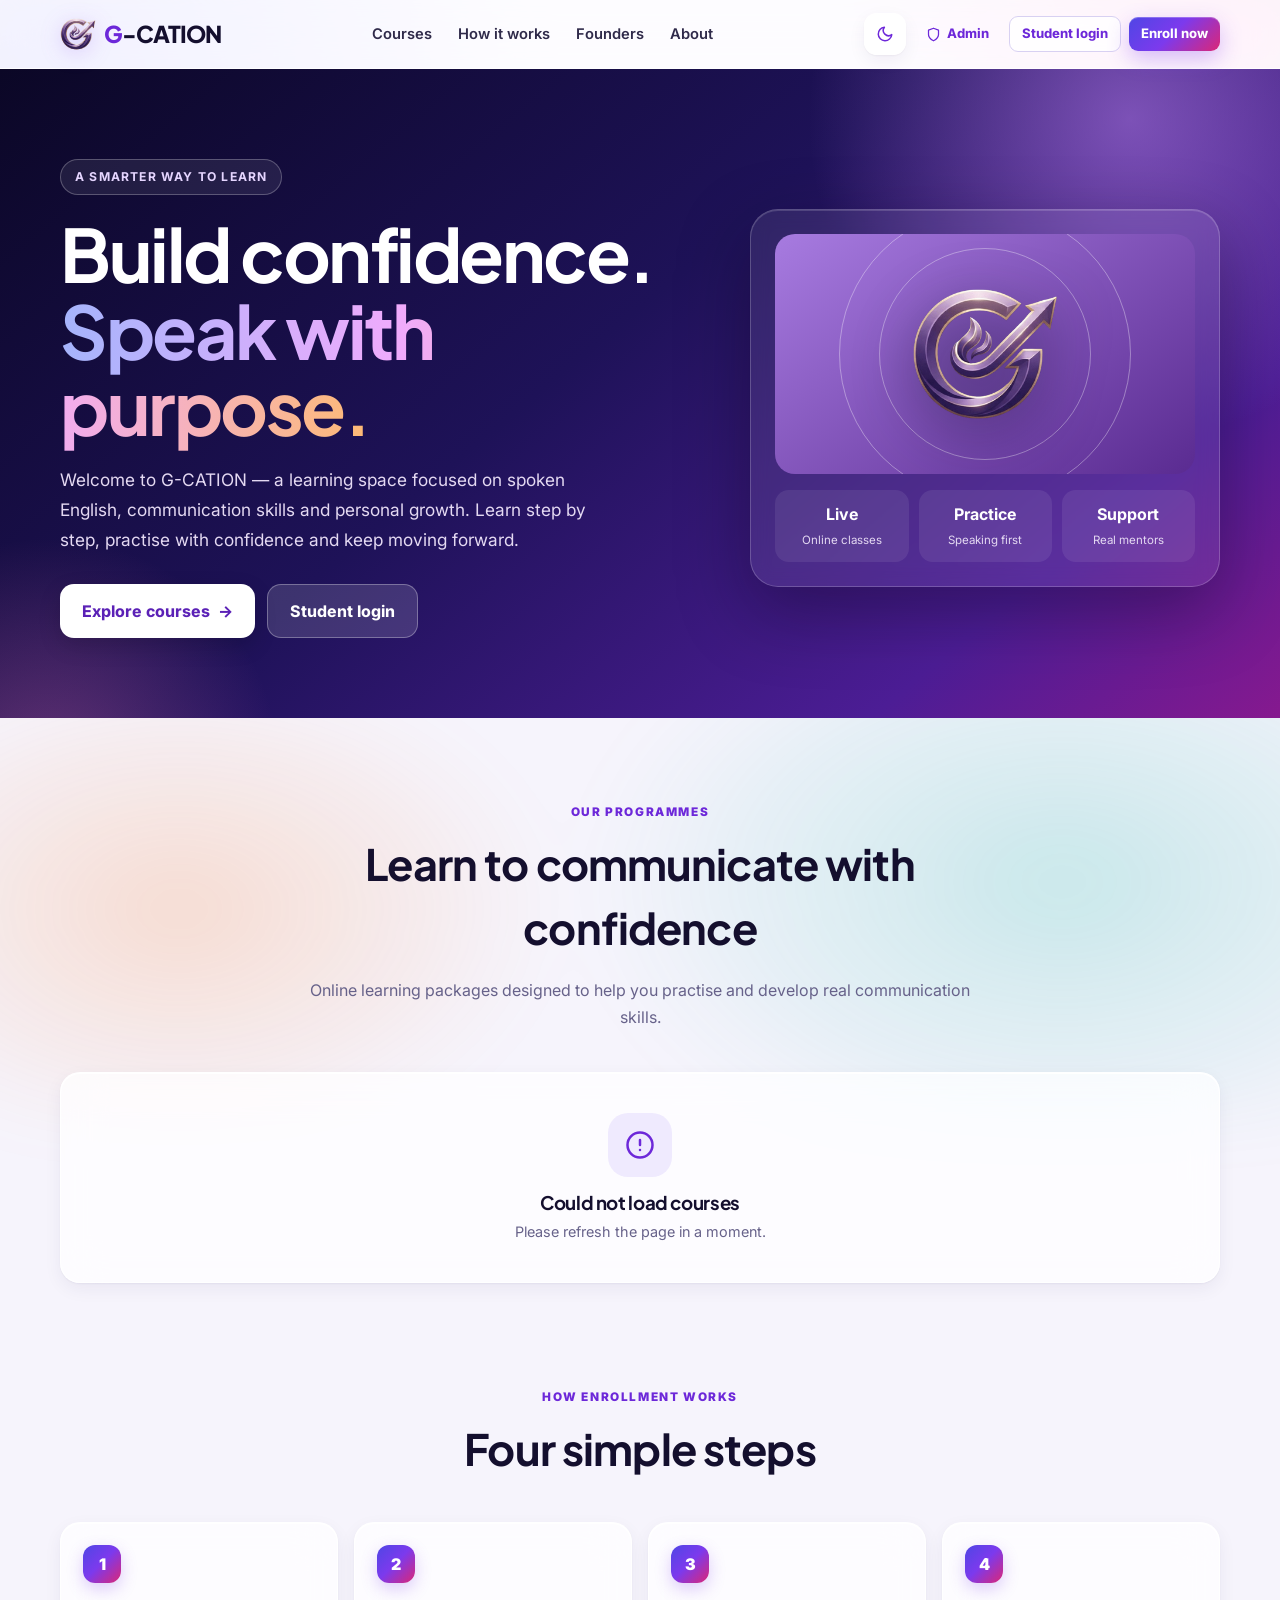
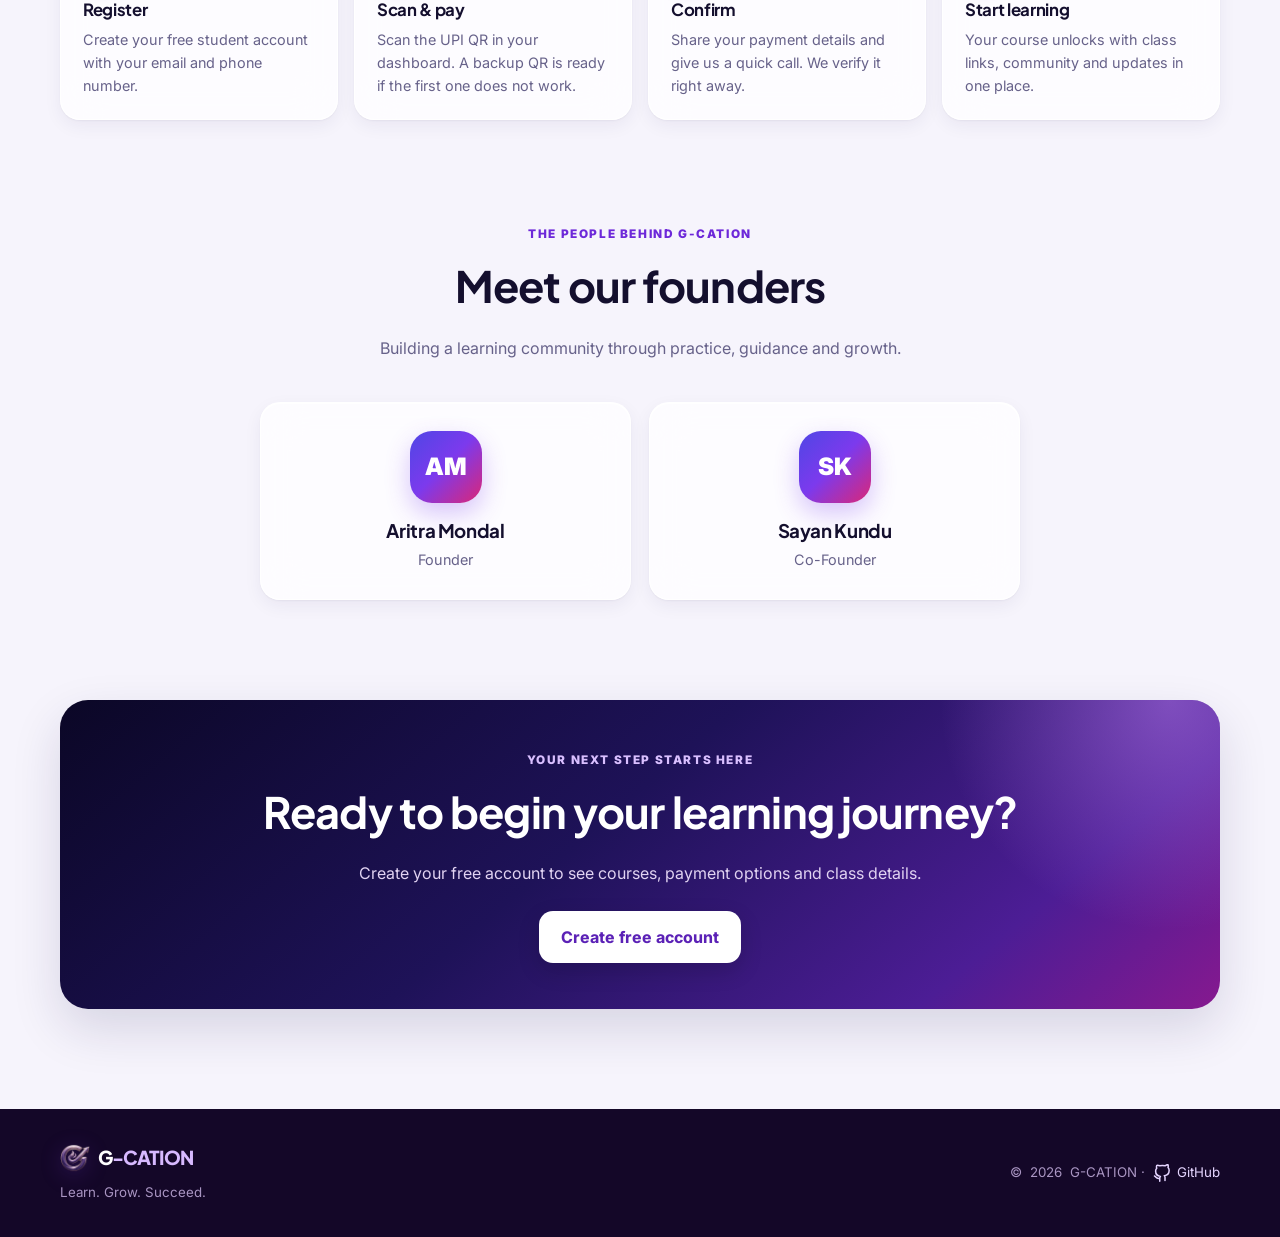
==== commit 45ff94a1: "fix mobile issue" ====
--- a/frontend/index.html
+++ b/frontend/index.html
@@ -17,7 +17,7 @@
   <a class="brand" href="/" aria-label="G-CATION home"><img class="logo" src="assets/logo-mark.png" alt="" width="36" height="36">G<span>-CATION</span></a>
   <nav class="links"><a href="#courses">Courses</a><a href="#how">How it works</a><a href="#founders">Founders</a><a href="#about">About</a></nav>
   <div class="navbtns" id="navBtns">
-    <button class="icon-btn theme-btn" type="button" data-theme-toggle></button>
+    <button class="icon-btn theme-btn hide-xs" type="button" data-theme-toggle></button>
     <a class="btn ghost sm hide-sm" href="admin-login.html" id="adminBtn"></a>
     <a class="btn outline sm hide-sm" href="login.html">Student login</a>
     <a class="btn primary sm" href="login.html#register">Enroll now</a>
@@ -28,6 +28,7 @@
 <div class="mobile-menu" id="mobileMenu">
   <a class="link" href="#courses">Courses</a><a class="link" href="#how">How it works</a><a class="link" href="#founders">Founders</a><a class="link" href="#about">About</a>
   <div class="btns" id="mobileBtns">
+    <button class="btn outline block theme-menu-btn" type="button" data-theme-toggle="label"></button>
     <a class="btn outline block" href="login.html">Student login</a>
     <a class="btn ghost block" href="admin-login.html" id="adminBtnM"></a>
   </div>
--- a/frontend/css/style.css
+++ b/frontend/css/style.css
@@ -27,6 +27,7 @@
   --att-warn:linear-gradient(135deg,#fff7e3,#fff1d2);--att-warn-line:#f3dca6;--att-warn-ico:#ffe3a6;
   --att-info:linear-gradient(135deg,#f3ecff,#ece2ff);--att-info-line:#ddcbf8;--att-info-ico:#e0ccff;
   --att-ok:linear-gradient(135deg,#e9f8f0,#dff4e9);--att-ok-line:#bfe6cf;--att-ok-ico:#c4ecd6;
+  --glass-solid:rgba(255,255,255,.93);
   color-scheme:light;
 }
 /* =========================================================
@@ -49,6 +50,7 @@
     --att-warn:linear-gradient(135deg,rgba(245,158,11,.16),rgba(249,115,22,.1));--att-warn-line:rgba(245,158,11,.3);--att-warn-ico:rgba(245,158,11,.22);
     --att-info:linear-gradient(135deg,rgba(124,58,237,.2),rgba(219,39,119,.1));--att-info-line:rgba(167,139,250,.3);--att-info-ico:rgba(139,92,246,.25);
     --att-ok:linear-gradient(135deg,rgba(16,185,129,.16),rgba(20,184,166,.08));--att-ok-line:rgba(16,185,129,.3);--att-ok-ico:rgba(16,185,129,.22);
+    --glass-solid:rgba(24,18,56,.94);
     color-scheme:dark;
 }}
 :root[data-theme="dark"]{
@@ -68,6 +70,7 @@
     --att-warn:linear-gradient(135deg,rgba(245,158,11,.16),rgba(249,115,22,.1));--att-warn-line:rgba(245,158,11,.3);--att-warn-ico:rgba(245,158,11,.22);
     --att-info:linear-gradient(135deg,rgba(124,58,237,.2),rgba(219,39,119,.1));--att-info-line:rgba(167,139,250,.3);--att-info-ico:rgba(139,92,246,.25);
     --att-ok:linear-gradient(135deg,rgba(16,185,129,.16),rgba(20,184,166,.08));--att-ok-line:rgba(16,185,129,.3);--att-ok-ico:rgba(16,185,129,.22);
+    --glass-solid:rgba(24,18,56,.94);
     color-scheme:dark;
 }
 [hidden]{display:none!important}
@@ -136,7 +139,7 @@
 .danger-solid{background:#c4352b;color:#fff}
 .success{background:linear-gradient(135deg,#139157,#0f7a49);color:#fff;box-shadow:0 8px 20px rgba(18,122,75,.25)}
 .on-dark{background:rgba(255,255,255,.14);border:1px solid rgba(255,255,255,.3);color:#fff}.on-dark:hover{background:rgba(255,255,255,.22)}
-.white{background:#fff;color:var(--purple);box-shadow:0 8px 22px rgba(0,0,0,.15)}
+.white{background:#fff;color:#5b21b6;box-shadow:0 8px 22px rgba(0,0,0,.15)}
 .btn.sm{padding:7px 12px;font-size:.82rem;border-radius:9px;gap:6px}.btn.sm .icon{width:15px;height:15px}
 .btn.lg{padding:14px 22px;font-size:1rem;border-radius:14px}
 .btn.block{width:100%}
@@ -610,3 +613,30 @@
 .brand .logo,.brand .tag{flex:none}
 .sidebar .brand .logo{width:30px;height:30px;margin-right:7px}
 .sidebar .brand .tag{margin-left:8px;font-size:.58rem;padding:3px 6px}
+
+/* ---------- Phones: no overlap in the header ---------- */
+.theme-menu-btn{display:none}
+@media (max-width:520px){
+  .site-nav .brand{font-size:1.15rem;min-width:0}
+  .site-nav .brand .logo{width:28px;height:28px;margin-right:6px}
+  .navin{gap:8px}
+  .navbtns{gap:6px;flex:none}
+  .navbtns .hide-xs{display:none}
+  .theme-menu-btn{display:flex}
+  .navbtns .btn.sm{padding:8px 11px;font-size:.8rem}
+  .menu-btn{width:38px;height:38px}
+}
+
+/* ---------- Phones & touch devices: lighter effects for smooth scrolling ----------
+   Moving blurred backgrounds and live "glass" blur behind many cards are expensive on phone GPUs.
+   Here the glow stays as a still gradient and cards become nearly solid, so the look is the same. */
+@media (max-width:980px),(pointer:coarse){
+  body:before{animation:none;filter:none;inset:0}
+  .glass,.card,.stat-tile,.search input,.icon-btn,.hero-panel,.mobile-menu,.drawer,.drawer-bg,.dialog-bg,.scrim,.toast{
+    backdrop-filter:none;-webkit-backdrop-filter:none}
+  .glass,.card,.stat-tile{background:var(--glass-solid)}
+  .orbit:before,.orbit:after,.orb-logo img,.splash img{animation:none}
+  .view>*{animation:none}
+  .card:hover,.course-card:hover,button.stat-tile:hover{transform:none}
+  .primary:after{display:none}
+}
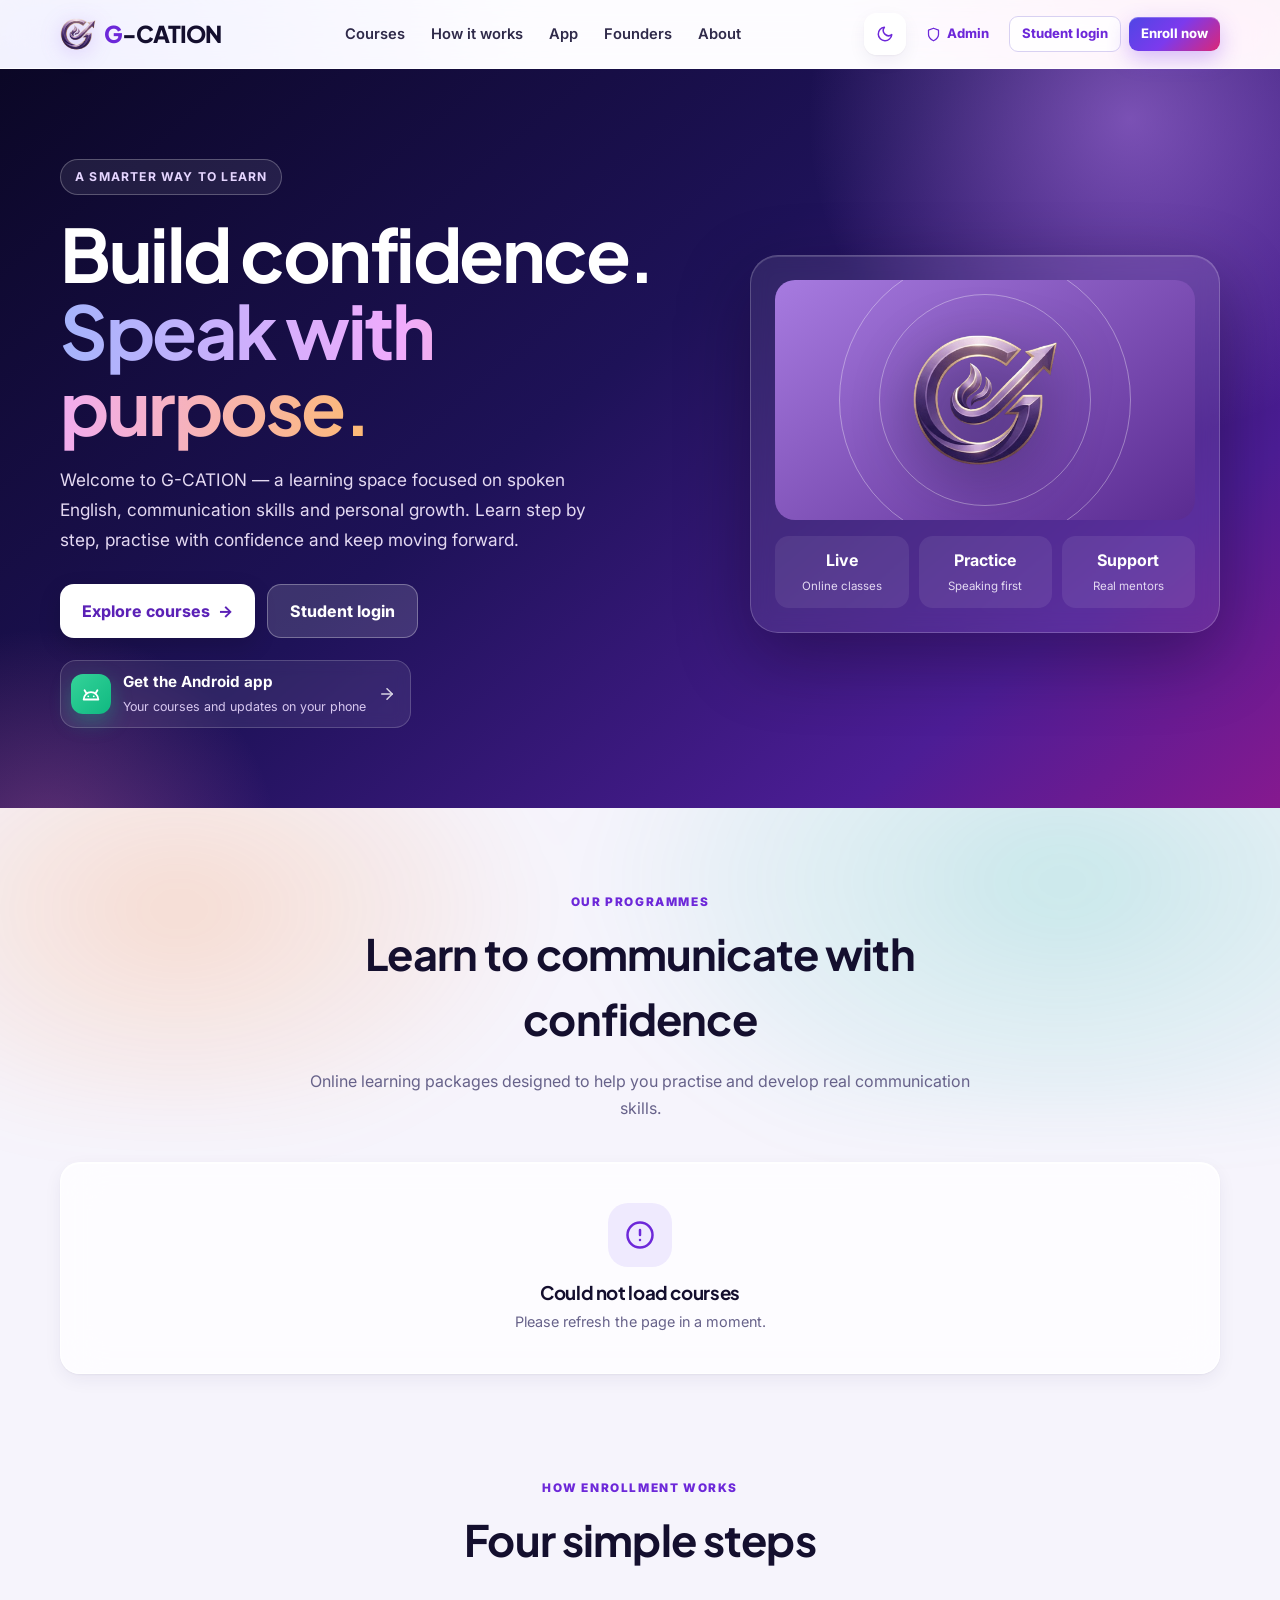
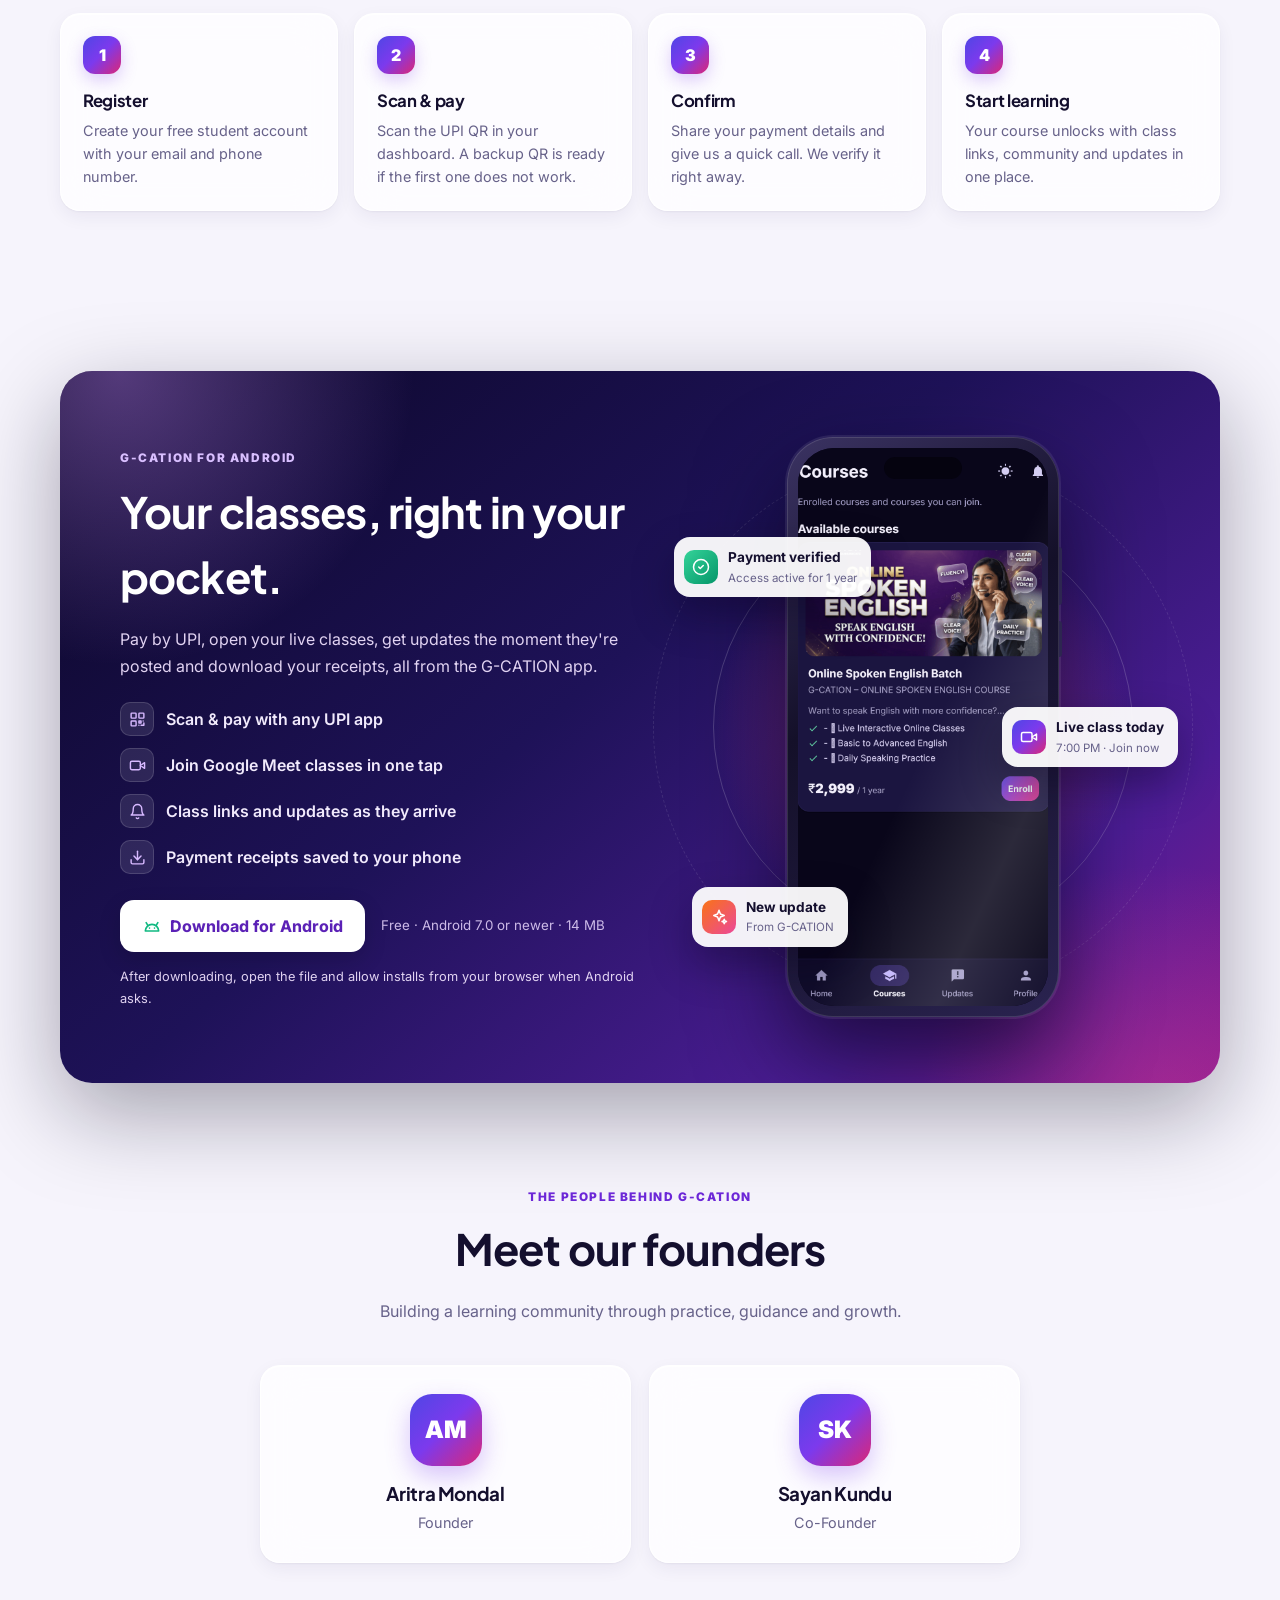
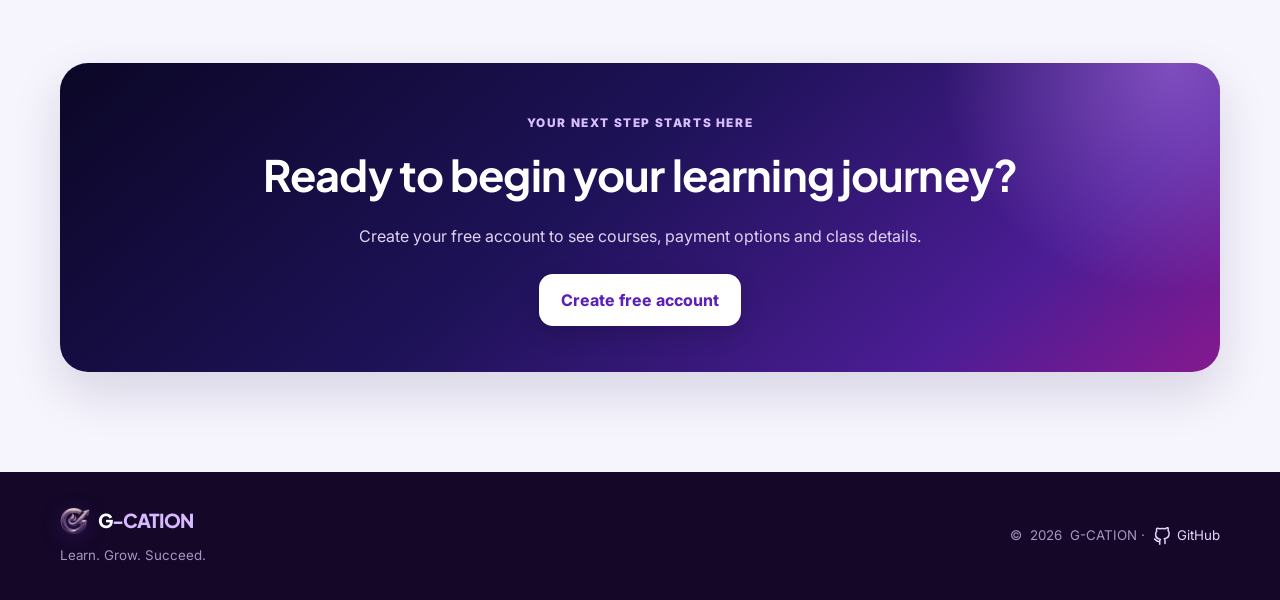
==== commit 74339503: "made android mobile app" ====
--- a/frontend/index.html
+++ b/frontend/index.html
@@ -15,7 +15,7 @@
 <div class="splash" id="splash" aria-hidden="true"><div class="splash-inner"><img src="assets/logo-mark.png" alt="" width="96" height="96"><div class="splash-name">G<span>-CATION</span></div><div class="splash-bar"><span></span></div></div></div>
 <header class="site-nav"><div class="wrap navin">
   <a class="brand" href="/" aria-label="G-CATION home"><img class="logo" src="assets/logo-mark.png" alt="" width="36" height="36">G<span>-CATION</span></a>
-  <nav class="links"><a href="#courses">Courses</a><a href="#how">How it works</a><a href="#founders">Founders</a><a href="#about">About</a></nav>
+  <nav class="links"><a href="#courses">Courses</a><a href="#how">How it works</a><a href="#app">App</a><a href="#founders">Founders</a><a href="#about">About</a></nav>
   <div class="navbtns" id="navBtns">
     <button class="icon-btn theme-btn hide-xs" type="button" data-theme-toggle></button>
     <a class="btn ghost sm hide-sm" href="admin-login.html" id="adminBtn"></a>
@@ -26,8 +26,9 @@
 </div></header>
 
 <div class="mobile-menu" id="mobileMenu">
-  <a class="link" href="#courses">Courses</a><a class="link" href="#how">How it works</a><a class="link" href="#founders">Founders</a><a class="link" href="#about">About</a>
+  <a class="link" href="#courses">Courses</a><a class="link" href="#how">How it works</a><a class="link" href="#app">Android app</a><a class="link" href="#founders">Founders</a><a class="link" href="#about">About</a>
   <div class="btns" id="mobileBtns">
+    <a class="btn primary block" href="downloads/gcation.apk" download data-icon="android">Download for Android</a>
     <button class="btn outline block theme-menu-btn" type="button" data-theme-toggle="label"></button>
     <a class="btn outline block" href="login.html">Student login</a>
     <a class="btn ghost block" href="admin-login.html" id="adminBtnM"></a>
@@ -44,6 +45,7 @@
       <a class="btn white lg" href="#courses">Explore courses <span aria-hidden="true">→</span></a>
       <a class="btn on-dark lg" href="login.html">Student login</a>
     </div>
+    <a class="hero-app" href="#app"><span class="hero-app-ico" data-icon="android"></span><span><b>Get the Android app</b><small>Your courses and updates on your phone</small></span><span class="hero-app-arrow" data-icon="arrowRight"></span></a>
   </div>
   <div class="hero-panel">
     <div class="orbit"><div class="orb-logo"><img src="assets/logo-mark.png" alt="G-CATION logo" width="150" height="150"></div></div>
@@ -67,6 +69,41 @@
     <div class="card step"><div class="num">2</div><h3>Scan &amp; pay</h3><p>Scan the UPI QR in your dashboard. A backup QR is ready if the first one does not work.</p></div>
     <div class="card step"><div class="num">3</div><h3>Confirm</h3><p>Share your payment details and give us a quick call. We verify it right away.</p></div>
     <div class="card step"><div class="num">4</div><h3>Start learning</h3><p>Your course unlocks with class links, community and updates in one place.</p></div>
+  </div>
+</div></section>
+
+<section class="section app-section" id="app"><div class="wrap">
+  <div class="app-promo reveal">
+    <div class="app-copy">
+      <span class="kicker" style="color:#d9bfff">G-CATION for Android</span>
+      <h2>Your classes, right in your pocket.</h2>
+      <p>Pay by UPI, open your live classes, get updates the moment they're posted and download your receipts, all from the G-CATION app.</p>
+      <ul class="app-points">
+        <li><span data-icon="qr"></span>Scan &amp; pay with any UPI app</li>
+        <li><span data-icon="video"></span>Join Google Meet classes in one tap</li>
+        <li><span data-icon="bell"></span>Class links and updates as they arrive</li>
+        <li><span data-icon="download"></span>Payment receipts saved to your phone</li>
+      </ul>
+      <div class="app-cta">
+        <a class="btn white lg" href="downloads/gcation.apk" download data-icon="android">Download for Android</a>
+        <small>Free · Android 7.0 or newer · 14 MB</small>
+      </div>
+      <p class="app-note">After downloading, open the file and allow installs from your browser when Android asks.</p>
+    </div>
+    <div class="app-stage" aria-hidden="true">
+      <div class="app-glow"></div>
+      <div class="app-ring r1"></div><div class="app-ring r2"></div>
+      <div class="phone">
+        <div class="phone-screen">
+          <img src="assets/app-courses.png" alt="" width="832" height="1720" loading="lazy">
+          <div class="phone-shine"></div>
+        </div>
+        <div class="phone-island"></div>
+      </div>
+      <div class="app-chip c1"><span class="chip-ico ok" data-icon="checkCircle"></span><span><b>Payment verified</b><small>Access active for 1 year</small></span></div>
+      <div class="app-chip c2"><span class="chip-ico" data-icon="video"></span><span><b>Live class today</b><small>7:00 PM · Join now</small></span></div>
+      <div class="app-chip c3"><span class="chip-ico warm" data-icon="sparkles"></span><span><b>New update</b><small>From G-CATION</small></span></div>
+    </div>
   </div>
 </div></section>
 
@@ -100,6 +137,16 @@
 document.getElementById('ghLink').insertAdjacentHTML('afterbegin', icon('github'));
 document.getElementById('adminBtn').innerHTML = icon('shield') + ' Admin';
 document.getElementById('adminBtnM').innerHTML = icon('shield') + ' Admin login';
+document.querySelectorAll('[data-icon]').forEach(el => el.insertAdjacentHTML('afterbegin', icon(el.dataset.icon)));
+
+// The app section animates in when it scrolls into view.
+const reveal = document.querySelectorAll('.reveal');
+if ('IntersectionObserver' in window) {
+  const io = new IntersectionObserver(entries => entries.forEach(e => {
+    if (e.isIntersecting) { e.target.classList.add('in'); io.unobserve(e.target); }
+  }), { threshold: 0.2 });
+  reveal.forEach(el => io.observe(el));
+} else reveal.forEach(el => el.classList.add('in'));
 
 const menuBtn = document.getElementById('menuBtn'), menu = document.getElementById('mobileMenu');
 menuBtn.innerHTML = icon('menu');
--- a/frontend/css/style.css
+++ b/frontend/css/style.css
@@ -480,6 +480,97 @@
 .cta{position:relative;overflow:hidden;background:var(--grad-dark);color:#fff;border-radius:28px;padding:46px 24px;text-align:center;box-shadow:var(--shadow)}
 .cta:before{content:"";position:absolute;width:500px;height:500px;right:-200px;top:-250px;border-radius:50%;background:radial-gradient(circle,rgba(201,140,255,.45),transparent 65%)}
 .cta>*{position:relative}.cta p{color:#e1d3f2}.cta h2{color:#fff}
+
+/* ---------- Android app promo ---------- */
+.hero-app{display:inline-flex;align-items:center;gap:12px;margin-top:22px;padding:10px 14px 10px 10px;border-radius:16px;color:#fff;
+  background:rgba(255,255,255,.08);border:1px solid rgba(255,255,255,.18);backdrop-filter:blur(8px);transition:.2s var(--ease)}
+.hero-app:hover{background:rgba(255,255,255,.14);transform:translateY(-1px)}
+.hero-app-ico{width:40px;height:40px;border-radius:12px;display:grid;place-items:center;background:linear-gradient(135deg,#34d399,#10b981);box-shadow:0 8px 20px rgba(16,185,129,.35)}
+.hero-app-ico .icon{width:22px;height:22px;color:#fff}
+.hero-app b{display:block;font-size:.95rem}.hero-app small{color:#d8c8f0;font-size:.78rem}
+.hero-app-arrow .icon{width:18px;height:18px;opacity:.8}
+
+.app-promo{position:relative;overflow:hidden;display:grid;grid-template-columns:1.05fr .95fr;gap:30px;align-items:center;
+  background:var(--grad-dark);color:#fff;border-radius:32px;padding:56px 56px 56px 60px;box-shadow:var(--shadow-lg)}
+.app-promo:before{content:"";position:absolute;width:640px;height:640px;left:-260px;top:-320px;border-radius:50%;background:radial-gradient(circle,rgba(201,140,255,.38),transparent 65%)}
+.app-promo:after{content:"";position:absolute;width:520px;height:520px;right:-200px;bottom:-280px;border-radius:50%;background:radial-gradient(circle,rgba(236,72,153,.32),transparent 65%)}
+.app-promo>*{position:relative;z-index:1}
+.app-copy h2{color:#fff;margin:12px 0}
+.app-copy>p{color:#e1d3f2;line-height:1.7;max-width:520px}
+.app-points{list-style:none;padding:0;margin:22px 0 26px;display:grid;gap:12px}
+.app-points li{display:flex;align-items:center;gap:12px;color:#f1eafc;font-weight:600}
+.app-points li span{width:34px;height:34px;border-radius:10px;display:grid;place-items:center;background:rgba(255,255,255,.1);border:1px solid rgba(255,255,255,.14);flex:none}
+.app-points .icon{width:17px;height:17px;color:#d7b9ff}
+.app-cta{display:flex;align-items:center;gap:16px;flex-wrap:wrap}
+.app-cta small{color:#cdbbe8}
+.app-cta .btn .icon{width:20px;height:20px;color:#10b981}
+.app-note{font-size:.8rem;color:#b9a6d8;margin:14px 0 0}
+
+.app-stage{position:relative;height:600px;display:grid;place-items:center}
+.app-glow{position:absolute;width:420px;height:420px;border-radius:50%;background:radial-gradient(circle,rgba(167,139,250,.55),rgba(236,72,153,.18) 45%,transparent 70%);animation:appGlow 6s ease-in-out infinite}
+.app-ring{position:absolute;border-radius:50%;border:1px solid rgba(255,255,255,.18)}
+.app-ring.r1{width:420px;height:420px;animation:appRing 7s linear infinite}
+.app-ring.r2{width:540px;height:540px;border-style:dashed;border-color:rgba(255,255,255,.1);animation:appRing 14s linear infinite reverse}
+.app-ring.r1:after{content:"";position:absolute;top:-5px;left:50%;width:10px;height:10px;border-radius:50%;background:#f0abfc;box-shadow:0 0 14px #f0abfc}
+
+.phone{position:relative;width:272px;aspect-ratio:9/19.2;border-radius:46px;padding:11px;
+  background:linear-gradient(145deg,#3b3363,#141029 40%,#2a2350);
+  box-shadow:0 0 0 2px rgba(255,255,255,.08),0 40px 90px rgba(5,0,20,.65),inset 0 0 0 1px rgba(255,255,255,.12);
+  animation:phoneFloat 7s ease-in-out infinite}
+.phone:before,.phone:after{content:"";position:absolute;right:-3px;width:3px;border-radius:0 3px 3px 0;background:#2d2650}
+.phone:before{top:110px;height:58px}.phone:after{top:184px;height:36px}
+.phone-screen{position:relative;width:100%;height:100%;border-radius:36px;overflow:hidden;background:#08061a}
+.phone-screen img{display:block;width:100%;height:100%;object-fit:cover;object-position:top;animation:screenScroll 12s ease-in-out infinite}
+.phone-shine{position:absolute;inset:0;background:linear-gradient(115deg,transparent 30%,rgba(255,255,255,.14) 45%,transparent 60%);
+  background-size:250% 100%;animation:shine 6s ease-in-out infinite;pointer-events:none}
+.phone-island{position:absolute;top:20px;left:50%;width:78px;height:22px;transform:translateX(-50%);border-radius:20px;background:#05030f}
+
+.app-chip{position:absolute;display:flex;align-items:center;gap:10px;padding:10px 14px 10px 10px;border-radius:16px;color:#140f2e;
+  background:rgba(255,255,255,.94);box-shadow:0 18px 40px rgba(10,4,30,.35);font-size:.82rem;white-space:nowrap}
+.app-chip b{display:block;font-size:.85rem}.app-chip small{color:#67628a;font-size:.72rem}
+.chip-ico{width:34px;height:34px;border-radius:10px;display:grid;place-items:center;background:var(--grad);color:#fff;flex:none}
+.chip-ico.ok{background:linear-gradient(135deg,#34d399,#059669)}.chip-ico.warm{background:var(--grad-warm)}
+.chip-ico .icon{width:18px;height:18px}
+.app-chip.c1{left:-8px;top:110px;animation:chipBob 5s ease-in-out infinite}
+.app-chip.c2{right:-14px;top:280px;animation:chipBob 6s ease-in-out -2s infinite}
+.app-chip.c3{left:10px;bottom:80px;animation:chipBob 5.5s ease-in-out -3.5s infinite}
+
+/* Entrance when scrolled into view */
+.reveal .app-copy>*{opacity:0;transform:translateY(18px);transition:opacity .7s var(--ease),transform .7s var(--ease)}
+.reveal .app-stage{opacity:0;transform:translateY(60px) scale(.94);transition:opacity .9s var(--ease) .15s,transform 1.1s var(--ease) .15s}
+.reveal .app-chip{opacity:0;scale:.8;transition:opacity .5s var(--ease),scale .5s var(--ease)}
+.reveal.in .app-copy>*,.reveal.in .app-stage{opacity:1;transform:none}
+.reveal.in .app-chip{opacity:1;scale:1}
+.reveal.in .app-copy>:nth-child(2){transition-delay:.08s}.reveal.in .app-copy>:nth-child(3){transition-delay:.16s}
+.reveal.in .app-copy>:nth-child(4){transition-delay:.24s}.reveal.in .app-copy>:nth-child(5){transition-delay:.32s}.reveal.in .app-copy>:nth-child(6){transition-delay:.4s}
+.reveal.in .app-chip.c1{transition-delay:.7s}.reveal.in .app-chip.c2{transition-delay:.9s}.reveal.in .app-chip.c3{transition-delay:1.1s}
+
+@keyframes phoneFloat{0%,100%{transform:translateY(0) rotate(-2deg)}50%{transform:translateY(-16px) rotate(1.5deg)}}
+@keyframes chipBob{0%,100%{transform:translateY(0)}50%{transform:translateY(-10px)}}
+@keyframes appGlow{0%,100%{transform:scale(1);opacity:.85}50%{transform:scale(1.12);opacity:1}}
+@keyframes appRing{to{transform:rotate(360deg)}}
+@keyframes shine{0%,40%{background-position:150% 0}70%,100%{background-position:-60% 0}}
+@keyframes screenScroll{0%,30%{object-position:top}55%,80%{object-position:center 35%}100%{object-position:top}}
+
+@media (max-width:980px){
+  .app-promo{grid-template-columns:1fr;padding:40px 28px 10px;text-align:center}
+  .app-copy>p{margin-left:auto;margin-right:auto}
+  .app-points{justify-items:center}.app-points li{width:min(100%,340px);text-align:left}
+  .app-cta{justify-content:center}
+  .app-stage{height:540px}
+}
+@media (max-width:760px){
+  .app-section{padding-top:20px}
+  .app-promo{border-radius:24px;padding:32px 18px 0}
+  .app-stage{height:510px;margin:0 -18px}
+  .phone{width:220px;border-radius:38px;padding:9px}.phone-screen{border-radius:30px}
+  .phone-island{width:64px;height:18px;top:17px}
+  .app-glow{width:320px;height:320px}.app-ring.r1{width:320px;height:320px}.app-ring.r2{width:410px;height:410px}
+  .app-chip{padding:8px 10px 8px 8px}.app-chip small{display:none}.chip-ico{width:28px;height:28px}
+  .app-chip.c1{left:8px;top:70px}.app-chip.c2{right:8px;top:250px}.app-chip.c3{display:none}
+  .hero-app{width:100%}
+  .hero-app span:nth-child(2){flex:1}
+}
 .footer{background:#140728;color:#d8c9eb;padding:34px 0;margin-top:20px}
 .footerin{display:flex;justify-content:space-between;gap:20px;flex-wrap:wrap;align-items:center}.footer small{color:#a995c2}
 .footer a{color:#e5d5ff}
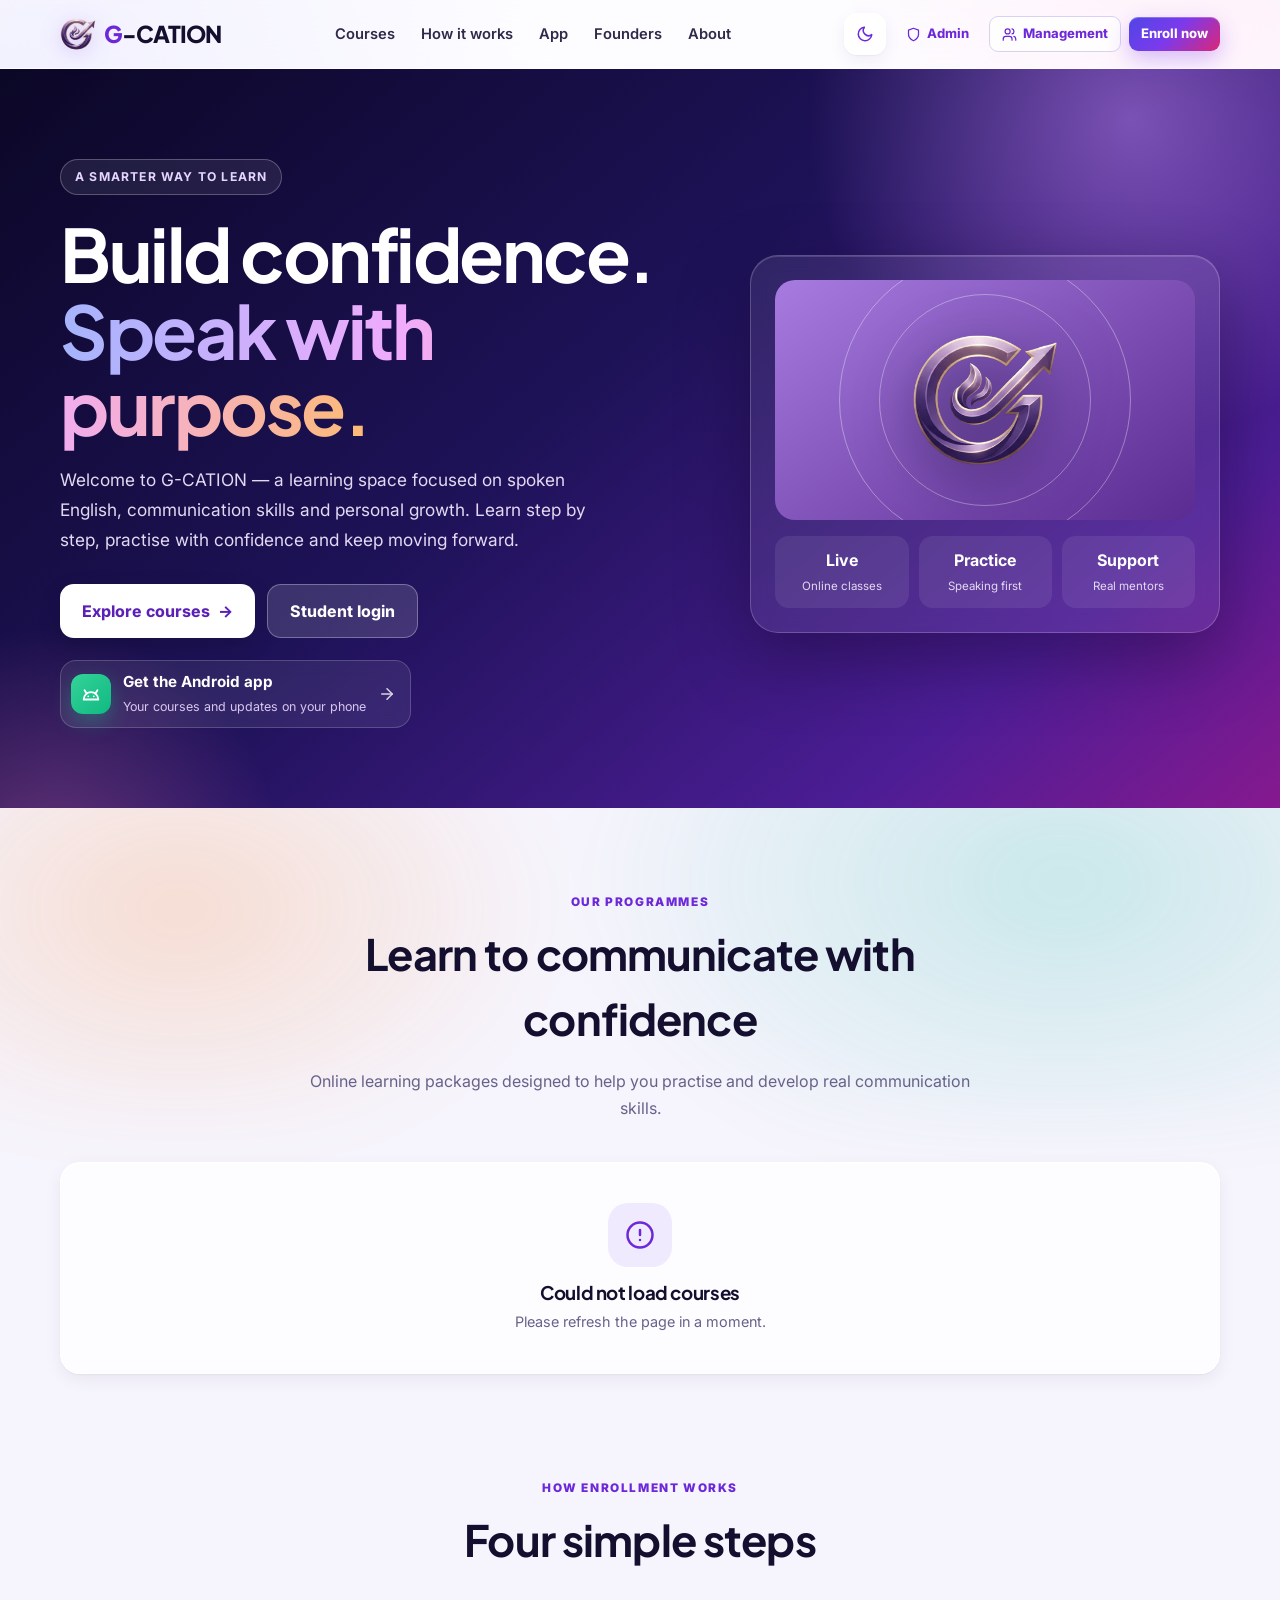
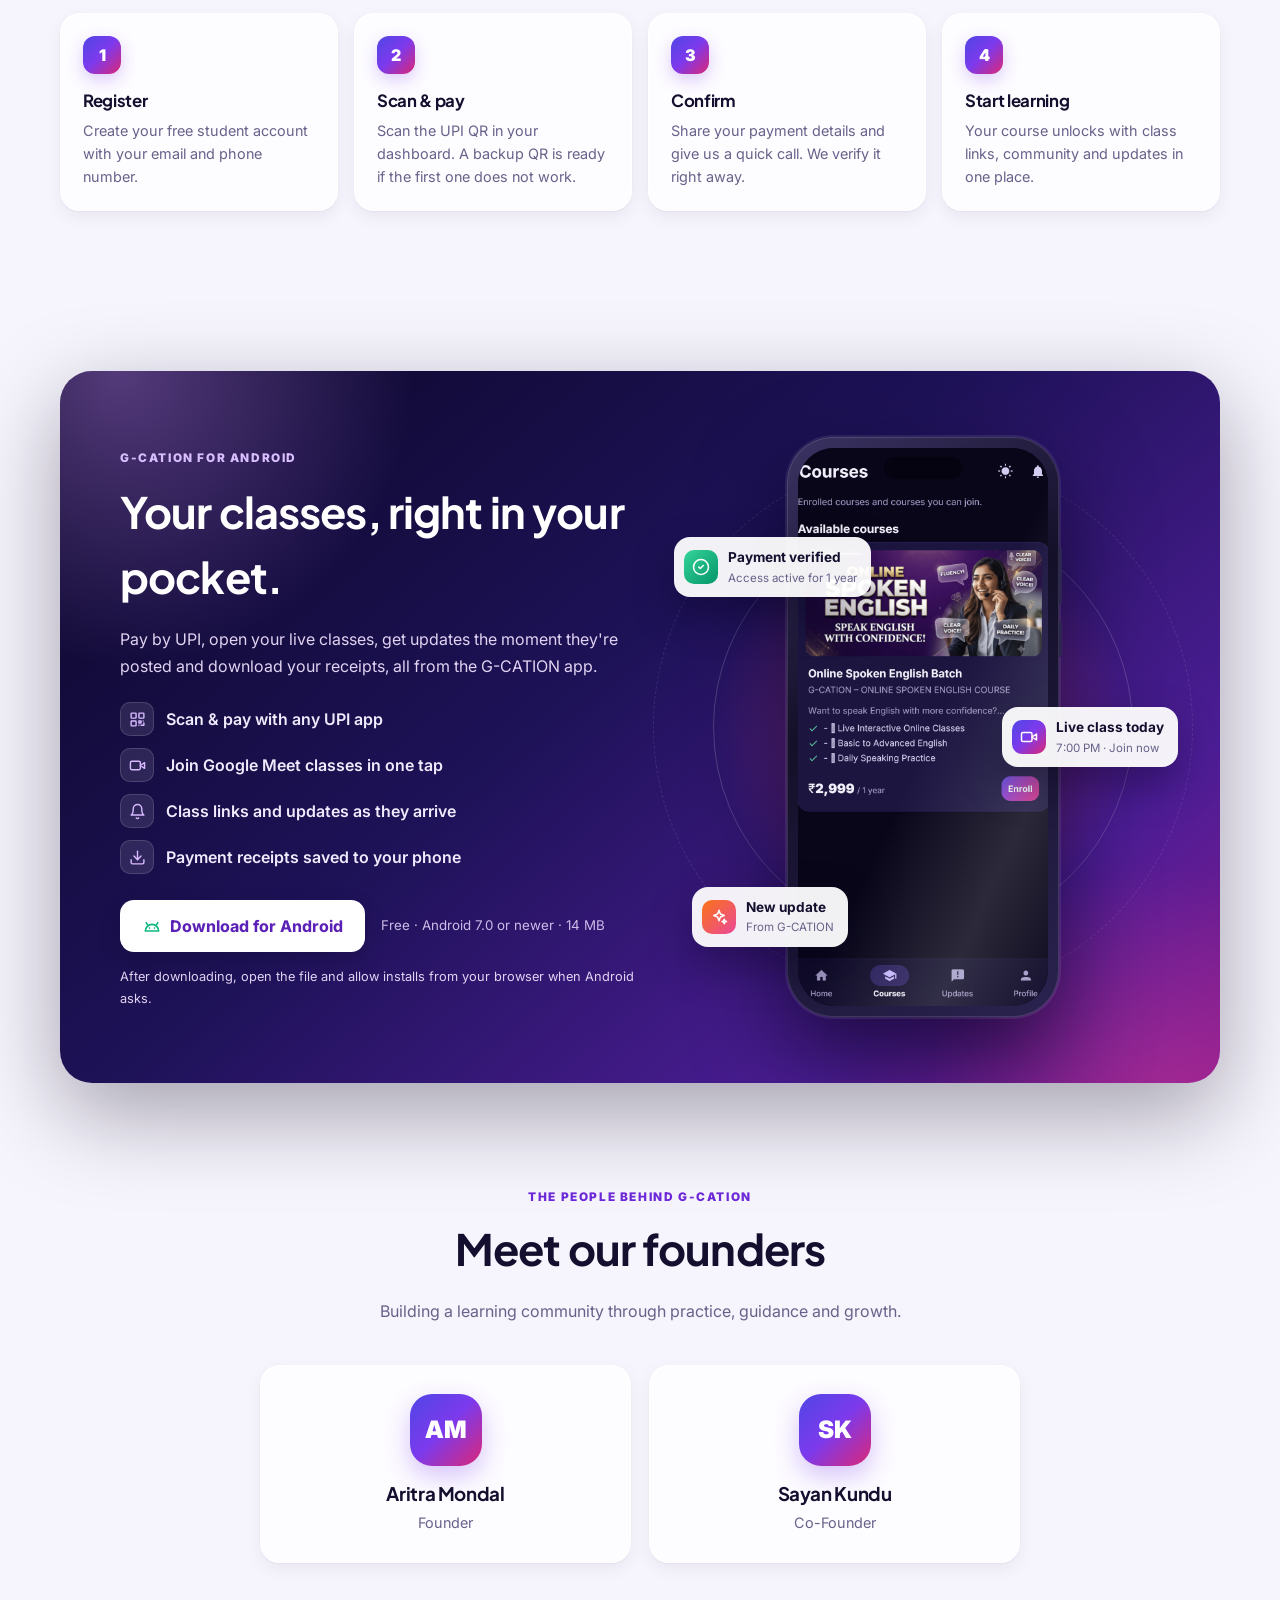
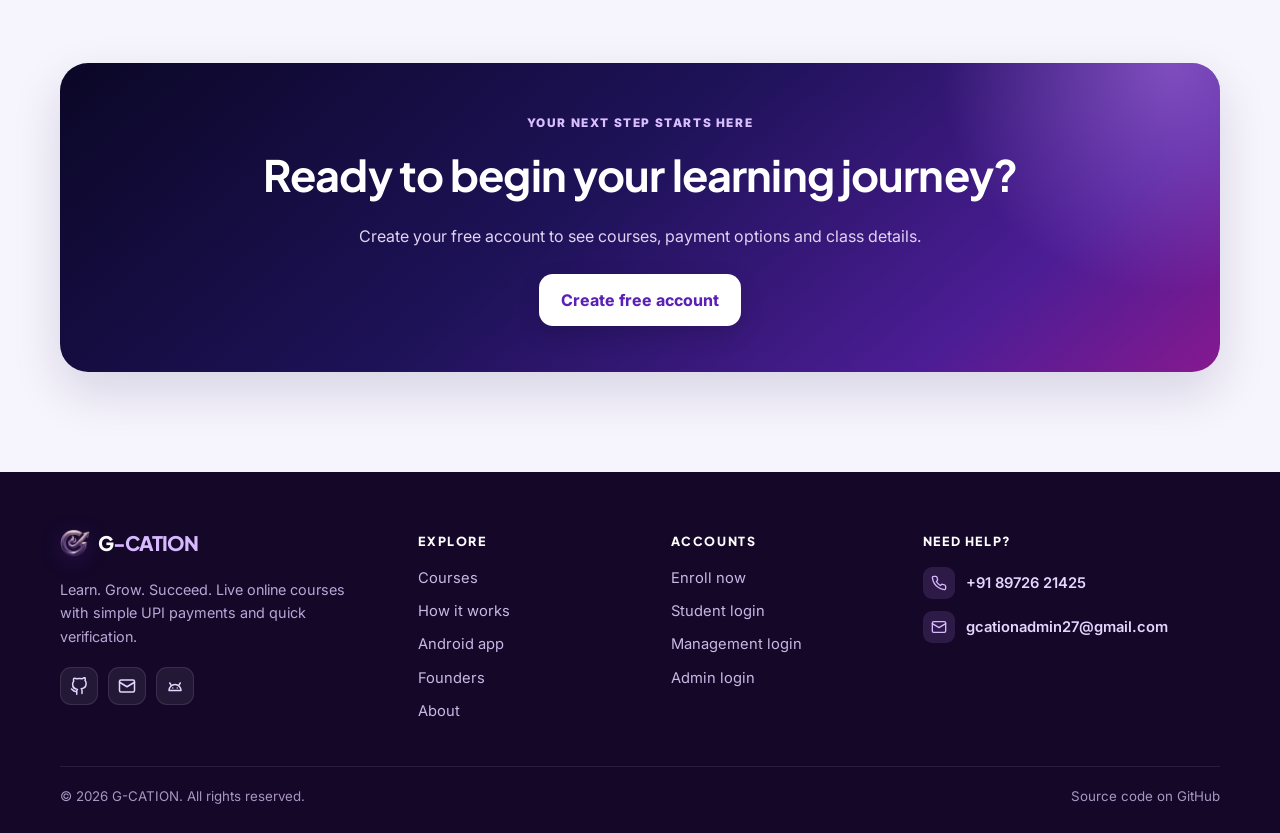
==== commit 78e29506: "Add management accounts with referral IDs, GCS student IDs, payment screenshots, multi-audience upda" ====
--- a/frontend/index.html
+++ b/frontend/index.html
@@ -10,6 +10,9 @@
 <link rel="apple-touch-icon" href="assets/logo-mark.png">
 <link rel="stylesheet" href="css/style.css">
 <script>try{var t=localStorage.getItem('gc-theme');if(t==='dark'||t==='light')document.documentElement.dataset.theme=t}catch(e){}</script>
+<!-- Vercel Web Analytics (served by Vercel; not available when running locally) -->
+<script>window.va = window.va || function () { (window.vaq = window.vaq || []).push(arguments); };</script>
+<script defer src="/_vercel/insights/script.js"></script>
 </head>
 <body>
 <div class="splash" id="splash" aria-hidden="true"><div class="splash-inner"><img src="assets/logo-mark.png" alt="" width="96" height="96"><div class="splash-name">G<span>-CATION</span></div><div class="splash-bar"><span></span></div></div></div>
@@ -19,7 +22,7 @@
   <div class="navbtns" id="navBtns">
     <button class="icon-btn theme-btn hide-xs" type="button" data-theme-toggle></button>
     <a class="btn ghost sm hide-sm" href="admin-login.html" id="adminBtn"></a>
-    <a class="btn outline sm hide-sm" href="login.html">Student login</a>
+    <a class="btn outline sm hide-sm" href="management-login.html" id="mgmtBtn"></a>
     <a class="btn primary sm" href="login.html#register">Enroll now</a>
     <button class="icon-btn menu-btn" id="menuBtn" aria-label="Open menu" aria-expanded="false"></button>
   </div>
@@ -30,7 +33,7 @@
   <div class="btns" id="mobileBtns">
     <a class="btn primary block" href="downloads/gcation.apk" download data-icon="android">Download for Android</a>
     <button class="btn outline block theme-menu-btn" type="button" data-theme-toggle="label"></button>
-    <a class="btn outline block" href="login.html">Student login</a>
+    <a class="btn outline block" href="management-login.html" id="mgmtBtnM"></a>
     <a class="btn ghost block" href="admin-login.html" id="adminBtnM"></a>
   </div>
 </div>
@@ -125,18 +128,58 @@
 </div></section>
 </main>
 
-<footer class="footer"><div class="wrap footerin">
-  <div><b class="brand" style="font-size:1.2rem;color:#fff"><img class="logo" src="assets/logo-mark.png" alt="" width="36" height="36">G<span style="color:#d7b9ff">-CATION</span></b><br><small>Learn. Grow. Succeed.</small></div>
-  <small class="row" style="gap:8px">© <span id="year"></span> G-CATION · <a href="https://github.com/anikchand461/gcation" target="_blank" rel="noopener" class="row" style="gap:6px" id="ghLink">GitHub</a></small>
-</div></footer>
+<footer class="footer">
+  <div class="wrap">
+    <div class="footer-grid">
+      <div class="footer-brand">
+        <a class="brand" href="/" style="font-size:1.25rem;color:#fff"><img class="logo" src="assets/logo-mark.png" alt="" width="36" height="36">G<span style="color:#d7b9ff">-CATION</span></a>
+        <p>Learn. Grow. Succeed. Live online courses with simple UPI payments and quick verification.</p>
+        <div class="footer-social">
+          <a href="https://github.com/anikchand461/gcation" target="_blank" rel="noopener" aria-label="G-CATION on GitHub" data-icon="github"></a>
+          <a href="mailto:gcationadmin27@gmail.com" aria-label="Email G-CATION" id="mailIcon" data-icon="mail"></a>
+          <a href="downloads/gcation.apk" download aria-label="Download the Android app" data-icon="android"></a>
+        </div>
+      </div>
+      <nav class="footer-col" aria-label="Explore">
+        <h4>Explore</h4>
+        <a href="#courses">Courses</a><a href="#how">How it works</a><a href="#app">Android app</a><a href="#founders">Founders</a><a href="#about">About</a>
+      </nav>
+      <nav class="footer-col" aria-label="Accounts">
+        <h4>Accounts</h4>
+        <a href="login.html#register">Enroll now</a><a href="login.html">Student login</a><a href="management-login.html">Management login</a><a href="admin-login.html">Admin login</a>
+      </nav>
+      <div class="footer-col">
+        <h4>Need help?</h4>
+        <div class="footer-contact" id="helpLinks"></div>
+      </div>
+    </div>
+    <div class="footer-bottom">
+      <small>© <span id="year"></span> G-CATION. All rights reserved.</small>
+      <small><a href="https://github.com/anikchand461/gcation" target="_blank" rel="noopener">Source code on GitHub</a></small>
+    </div>
+  </div>
+</footer>
 
 <script src="js/config.js"></script>
 <script src="js/common.js"></script>
 <script>
 document.getElementById('year').textContent = new Date().getFullYear();
-document.getElementById('ghLink').insertAdjacentHTML('afterbegin', icon('github'));
+
+// Help contacts in the footer: both support numbers and the email.
+function renderHelp(adminPhone = '') {
+  document.getElementById('helpLinks').innerHTML =
+    supportPhones(adminPhone).map(p => `<a href="${esc(telHref(p))}"><span class="ico">${icon('phone')}</span>${esc(p)}</a>`).join('') +
+    `<a href="${esc(mailHref('Question about G-CATION'))}"${MAIL_TARGET}><span class="ico">${icon('mail')}</span>${esc(HELP_EMAIL)}</a>`;
+  const mail = document.getElementById('mailIcon');
+  mail.href = mailHref('Question about G-CATION');
+  if (MAIL_TARGET) { mail.target = '_blank'; mail.rel = 'noopener'; }
+}
+renderHelp();
+api('/api/contact').then(c => renderHelp(c.contact_phone)).catch(() => {});
 document.getElementById('adminBtn').innerHTML = icon('shield') + ' Admin';
 document.getElementById('adminBtnM').innerHTML = icon('shield') + ' Admin login';
+document.getElementById('mgmtBtn').innerHTML = icon('users') + ' Management';
+document.getElementById('mgmtBtnM').innerHTML = icon('users') + ' Management login';
 document.querySelectorAll('[data-icon]').forEach(el => el.insertAdjacentHTML('afterbegin', icon(el.dataset.icon)));
 
 // The app section animates in when it scrolls into view.
@@ -177,7 +220,7 @@
         <h2 style="font-size:1.6rem;margin:12px 0 6px">${esc(c.title)}</h2>
         <p class="sub" style="margin:0">${esc(c.description)}</p>
         <div class="price">${rupees(c.price)} <small>/ ${esc(durationLabel(c.default_days))}</small></div>
-        ${c.features.length ? `<ul class="features">${c.features.map(f => `<li>${icon('checkCircle')} ${esc(f)}</li>`).join('')}</ul>` : '<div style="height:16px"></div>'}
+        ${c.features.length ? `<ul class="features">${c.features.map(f => `<li>${icon('checkCircle')} ${esc(f.replace(/^\s*[-•*]\s*/, ''))}</li>`).join('')}</ul>` : '<div style="height:16px"></div>'}
         <a class="btn primary block lg" href="login.html#register">Enroll now</a>
         <p class="tiny muted center" style="margin:10px 0 0">Access starts after the G-CATION team verifies your payment.</p>
       </div>
--- a/frontend/css/style.css
+++ b/frontend/css/style.css
@@ -268,7 +268,7 @@
 .course-thumb:after{content:"";position:absolute;width:110px;height:110px;border:1px solid rgba(255,255,255,.2);border-radius:50%;left:-30px;bottom:-60px}
 .course-thumb .icon{width:30px;height:30px;stroke-width:1.6;position:relative;z-index:1}
 .course-thumb img,.course-art img{position:absolute;inset:0;width:100%;height:100%;object-fit:cover;z-index:2}
-.course-art.has-img{padding:0}.course-art.has-img:before,.course-art.has-img:after{display:none}
+.course-art.has-img{padding:0;min-height:0;align-self:start;display:block}.course-feature .course-art.has-img img{position:static;height:auto;display:block}.course-art.has-img:before,.course-art.has-img:after{display:none}
 .thumb-edit{display:grid;grid-template-columns:200px 1fr;gap:16px;align-items:center;margin:12px 0 4px}
 .thumb-edit .course-thumb{height:112px}
 @media (max-width:760px){.thumb-edit{grid-template-columns:1fr}}
@@ -322,7 +322,9 @@
 .steps-list{margin:0;padding:0;list-style:none;display:grid;gap:10px;counter-reset:s}
 .steps-list li{display:flex;gap:10px;font-size:.9rem;color:var(--ink-2)}
 .steps-list li:before{counter-increment:s;content:counter(s);width:22px;height:22px;border-radius:50%;background:var(--lav);color:var(--purple);font-size:.74rem;font-weight:900;display:grid;place-items:center;flex:none;margin-top:1px}
-.call-box{display:flex;justify-content:space-between;align-items:center;gap:14px;flex-wrap:wrap;padding:18px;border-radius:16px;background:var(--lav-2);border:1px solid var(--line)}
+.call-box{display:flex;flex-direction:column;gap:12px;padding:18px;border-radius:16px;background:var(--lav-2);border:1px solid var(--line)}
+.call-box .call-line{display:flex;justify-content:space-between;align-items:center;gap:12px;flex-wrap:wrap}
+.call-box>.btn{align-self:flex-start;max-width:100%;overflow-wrap:anywhere}
 .call-box .phone{font-family:"Plus Jakarta Sans",sans-serif;font-size:1.35rem;font-weight:800}
 .sent-list{display:grid;grid-template-columns:auto 1fr;gap:8px 18px;font-size:.9rem;margin:0}
 .sent-list dt{color:var(--muted)}.sent-list dd{margin:0;font-weight:650}
@@ -338,6 +340,8 @@
 @keyframes pulse{50%{box-shadow:0 0 0 9px rgba(124,58,237,.05)}}
 .timeline b{display:block;font-size:.94rem}.timeline span{color:var(--muted);font-size:.84rem}
 .mobile-only{display:none}
+/* Log out on the profile page: only needed when the sidebar (with its own Log out) is hidden. */
+.page-logout{display:none}
 
 /* ---------- Updates ---------- */
 .update{display:grid;grid-template-columns:46px 1fr;gap:14px;padding:18px;transition:transform .2s var(--ease)}
@@ -399,6 +403,22 @@
 .dropzone{border:2px dashed var(--line-2);border-radius:14px;padding:16px;text-align:center;color:var(--muted);font-size:.86rem;transition:.15s;cursor:pointer;background:var(--tint);display:block}
 .dropzone:hover,.dropzone.over{border-color:var(--purple);color:var(--purple);background:var(--lav)}
 .dropzone .icon{color:var(--purple)}
+.multi{position:relative}
+.multi-btn{display:flex;align-items:center;justify-content:space-between;gap:10px;width:100%;padding:12px 13px;border:1px solid var(--line-2);border-radius:12px;background:var(--field);color:var(--ink);text-align:left;font:inherit}
+.multi-btn .icon{transform:rotate(90deg);color:var(--muted);transition:transform .15s;flex:none}
+.multi.open .multi-btn{border-color:var(--violet);background:var(--surface);box-shadow:0 0 0 4px rgba(155,107,224,.16)}
+.multi.open .multi-btn .icon{transform:rotate(-90deg)}
+.multi-list{margin-top:6px;border:1px solid var(--line-2);border-radius:12px;background:var(--surface);padding:6px;display:grid;gap:2px}
+.multi-opt{display:flex;align-items:center;gap:10px;padding:10px;border-radius:9px;cursor:pointer;font-weight:600;font-size:.9rem}
+.multi-opt:hover{background:var(--lav)}
+.multi-opt:has(input:disabled){cursor:default;opacity:.65}
+.multi-opt input{width:18px;height:18px;accent-color:var(--purple);flex:none}
+.multi-opt .icon{color:var(--purple);flex:none}
+.multi-opt span{flex:1;min-width:0}
+.multi-opt b{font-size:.78rem;color:var(--muted);background:var(--lav);border-radius:99px;padding:2px 8px}
+.shot-thumb{display:block;max-height:180px;max-width:100%;margin:0 auto 8px;border-radius:10px;box-shadow:var(--shadow-sm)}
+.shot-dialog{width:min(520px,100%)}
+.shot-dialog img{display:block;width:100%;max-height:72vh;object-fit:contain;border-radius:12px;background:var(--tint)}
 
 /* Drawer (admin student detail) */
 .drawer{position:fixed;top:0;right:0;bottom:0;width:min(640px,100%);background:var(--panel);backdrop-filter:blur(24px);z-index:41;transform:translateX(102%);transition:transform .32s var(--ease);display:flex;flex-direction:column;box-shadow:var(--shadow-lg)}
@@ -475,7 +495,7 @@
 .founder h3{margin:4px 0}.founder p{margin:0;color:var(--muted);font-size:.9rem}
 .steps{display:grid;grid-template-columns:repeat(4,1fr);gap:16px}
 .step{padding:22px}
-.num{width:38px;height:38px;border-radius:12px;background:var(--grad);color:#fff;display:grid;place-items:center;font-weight:900;box-shadow:0 6px 16px rgba(124,58,237,.25)}
+.step .num{width:38px;height:38px;border-radius:12px;background:var(--grad);color:#fff;display:grid;place-items:center;font-weight:900;box-shadow:0 6px 16px rgba(124,58,237,.25)}
 .step h3{margin:14px 0 6px;font-size:1.05rem}.step p{color:var(--muted);line-height:1.6;font-size:.9rem;margin:0}
 .cta{position:relative;overflow:hidden;background:var(--grad-dark);color:#fff;border-radius:28px;padding:46px 24px;text-align:center;box-shadow:var(--shadow)}
 .cta:before{content:"";position:absolute;width:500px;height:500px;right:-200px;top:-250px;border-radius:50%;background:radial-gradient(circle,rgba(201,140,255,.45),transparent 65%)}
@@ -571,9 +591,28 @@
   .hero-app{width:100%}
   .hero-app span:nth-child(2){flex:1}
 }
-.footer{background:#140728;color:#d8c9eb;padding:34px 0;margin-top:20px}
-.footerin{display:flex;justify-content:space-between;gap:20px;flex-wrap:wrap;align-items:center}.footer small{color:#a995c2}
+.footer{background:#140728;color:#d8c9eb;padding:56px 0 0;margin-top:20px}
+.footer small{color:#a995c2}
 .footer a{color:#e5d5ff}
+.footer-grid{display:grid;grid-template-columns:1.5fr 1fr 1fr 1.4fr;gap:40px}
+.footer-brand p{margin:14px 0 18px;color:#b9a6d6;font-size:.9rem;line-height:1.65;max-width:300px}
+.footer-social{display:flex;gap:10px}
+.footer-social a{width:38px;height:38px;border-radius:11px;display:grid;place-items:center;background:rgba(255,255,255,.07);border:1px solid rgba(255,255,255,.1);transition:.18s}
+.footer-social a:hover{background:rgba(201,140,255,.22);border-color:rgba(201,140,255,.45)}
+.footer-social .icon{width:18px;height:18px;color:#e5d5ff}
+.footer-col{display:flex;flex-direction:column;gap:11px}
+.footer-col h4{margin:4px 0 6px;color:#fff;font-size:.78rem;font-weight:800;letter-spacing:1.6px;text-transform:uppercase}
+.footer-col>a{color:#c9b8e4;font-size:.92rem;width:fit-content;transition:color .15s}
+.footer-col>a:hover{color:#fff}
+.footer-contact{display:flex;flex-direction:column;gap:12px}
+.footer-contact a{display:flex;align-items:center;gap:11px;color:#e5d5ff;font-weight:600;font-size:.92rem;word-break:break-all}
+.footer-contact a:hover{color:#fff}
+.footer-contact .ico{width:32px;height:32px;flex:none;border-radius:9px;display:grid;place-items:center;background:rgba(201,140,255,.14)}
+.footer-contact .icon{width:16px;height:16px;color:#d7b9ff}
+.footer-bottom{display:flex;justify-content:space-between;gap:12px;flex-wrap:wrap;margin-top:44px;padding:20px 0 26px;border-top:1px solid rgba(255,255,255,.09)}
+.footer-bottom a{color:#a995c2}.footer-bottom a:hover{color:#fff}
+@media (max-width:900px){.footer-grid{grid-template-columns:1fr 1fr 1.3fr;gap:32px 24px}.footer-brand{grid-column:1/-1}}
+@media (max-width:560px){.footer-grid{grid-template-columns:1fr 1fr;gap:30px 20px}.footer-brand,.footer-grid>.footer-col:last-child{grid-column:1/-1}.footer{padding-top:44px}.footer-bottom{flex-direction:column}}
 
 /* Auth pages */
 .auth{min-height:100vh;display:grid;grid-template-columns:1fr 1fr}
@@ -607,6 +646,7 @@
   .app{grid-template-columns:1fr}
   .sidebar{position:fixed;left:0;top:0;bottom:0;width:min(290px,86vw);transform:translateX(-102%);transition:transform .3s var(--ease);box-shadow:var(--shadow-lg)}
   .sidebar.open{transform:none}
+  .page-logout{display:flex}
   .topbar{display:flex;position:sticky;top:0;z-index:20;height:62px;padding:0 16px;align-items:center;justify-content:space-between;gap:10px;
     background:var(--nav);backdrop-filter:blur(20px) saturate(160%);-webkit-backdrop-filter:blur(20px) saturate(160%);border-bottom:1px solid var(--glass-line)}
   .topbar .brand{font-size:1.3rem}
@@ -620,7 +660,7 @@
 /* Student app: bottom tab bar on phones */
 @media (max-width:980px){
   .app.has-tabbar .content{padding-bottom:100px}
-  .app.has-tabbar .tabbar{display:grid;grid-template-columns:repeat(4,1fr);position:fixed;left:12px;right:12px;bottom:12px;z-index:25;padding:6px;border-radius:20px;
+  .app.has-tabbar .tabbar{display:grid;grid-template-columns:repeat(var(--tabs,4),1fr);position:fixed;left:12px;right:12px;bottom:12px;z-index:25;padding:6px;border-radius:20px;
     background:var(--nav);backdrop-filter:blur(22px) saturate(170%);-webkit-backdrop-filter:blur(22px) saturate(170%);border:1px solid var(--glass-line);box-shadow:0 12px 40px rgba(50,22,91,.18);
     padding-bottom:calc(6px + env(safe-area-inset-bottom))}
   .tabbar a{display:flex;flex-direction:column;align-items:center;gap:3px;padding:8px 4px;border-radius:14px;font-size:.7rem;font-weight:700;color:var(--muted);position:relative;transition:.18s var(--ease)}
